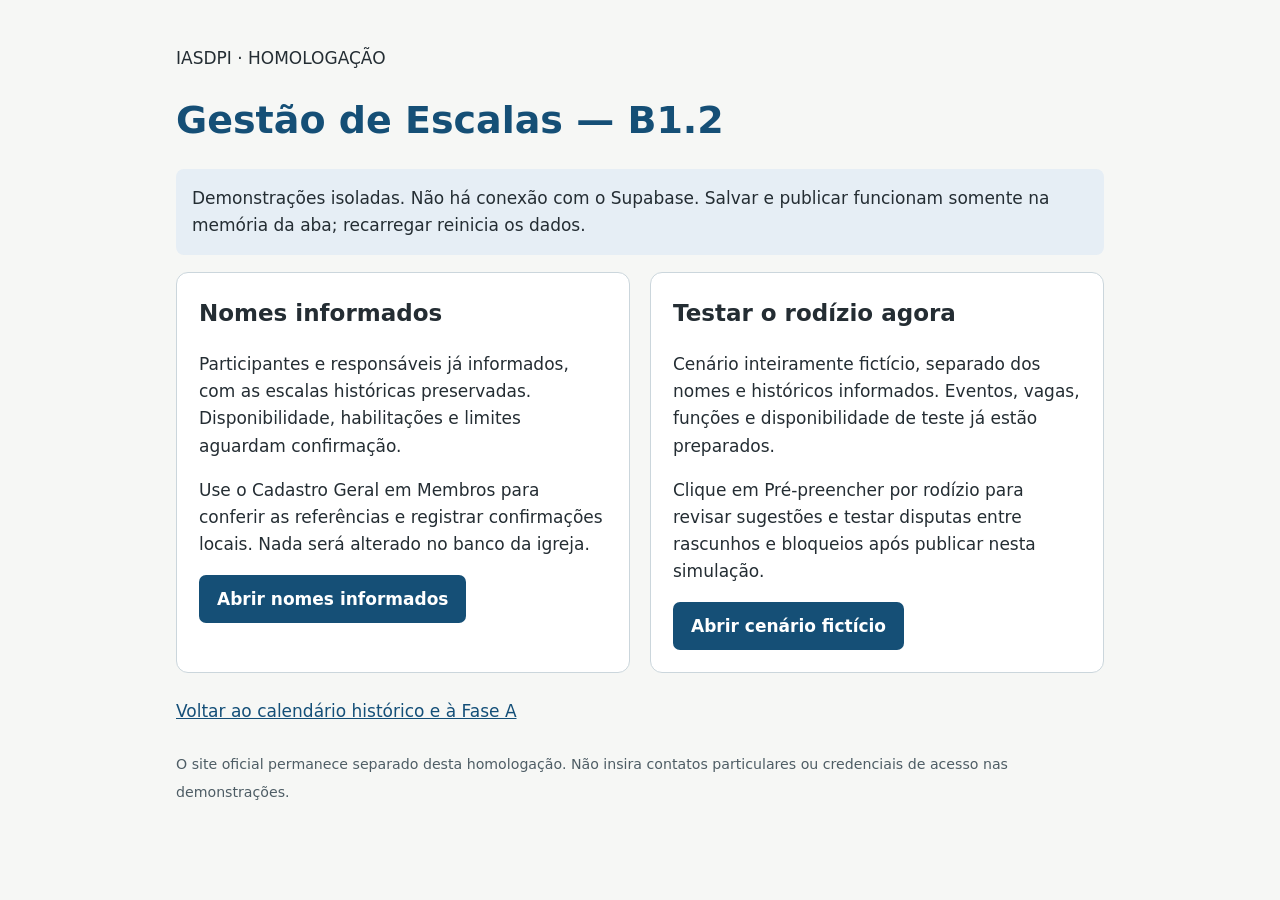
==== b12/index.html @ 7177f505 "demo: publica B1.2 corrigida em ambiente isolado" ====
<!doctype html><html lang="pt-BR"><head><meta charset="utf-8"><meta name="viewport" content="width=device-width, initial-scale=1, viewport-fit=cover"><meta name="robots" content="noindex,nofollow"><meta name="referrer" content="no-referrer"><meta http-equiv="Content-Security-Policy" content="default-src 'none'; script-src 'none'; style-src 'sha256-IwgWLaEWfKapD55OoQDs58FKSLQQUWhZdJErA2GExXw='; connect-src 'none'; form-action 'none'; base-uri 'none'; object-src 'none'"><title>IASDPI · Homologação B1.2</title><style>*{box-sizing:border-box}body{margin:0;background:#f6f7f5;color:#242d33;font:17px/1.6 system-ui,sans-serif}main{max-width:960px;margin:auto;padding:28px 16px}h1{font-size:clamp(26px,5vw,38px);line-height:1.2;color:#154f76}h2{font-size:23px;margin-top:0}a{color:#144f78}a:focus-visible{outline:3px solid #145780;outline-offset:4px}.versions{display:grid;grid-template-columns:repeat(2,minmax(0,1fr));gap:20px}.version{min-width:0;background:#fff;border:1px solid #cbd6dc;border-radius:12px;padding:22px}.open{display:inline-flex;align-items:center;min-height:48px;padding:10px 18px;background:#154f76;color:white;border-radius:7px;text-decoration:none;font-weight:650}.notice{background:#e6eef5;border-radius:8px;padding:16px}.back{display:inline-flex;align-items:center;min-height:44px;margin-top:16px}p{overflow-wrap:break-word}small{color:#4e5d65}@media(max-width:640px){.versions{grid-template-columns:1fr}.version{padding:18px}}</style></head><body><main><p>IASDPI · HOMOLOGAÇÃO</p><h1>Gestão de Escalas — B1.2</h1><p class="notice">Demonstrações isoladas. Não há conexão com o Supabase. Salvar e publicar funcionam somente na memória da aba; recarregar reinicia os dados.</p><div class="versions"><section class="version"><h2>Nomes informados</h2><p>Participantes e responsáveis já informados, com as escalas históricas preservadas. Disponibilidade, habilitações e limites aguardam confirmação.</p><p>Use o Cadastro Geral em Membros para conferir as referências e registrar confirmações locais. Nada será alterado no banco da igreja.</p><a class="open" href="IASDPI-B12-corrigida.html">Abrir nomes informados</a></section><section class="version"><h2>Testar o rodízio agora</h2><p>Cenário inteiramente fictício, separado dos nomes e históricos informados. Eventos, vagas, funções e disponibilidade de teste já estão preparados.</p><p>Clique em Pré-preencher por rodízio para revisar sugestões e testar disputas entre rascunhos e bloqueios após publicar nesta simulação.</p><a class="open" href="IASDPI-B12-cenario-teste.html">Abrir cenário fictício</a></section></div><a class="back" href="../">Voltar ao calendário histórico e à Fase A</a><p><small>O site oficial permanece separado desta homologação. Não insira contatos particulares ou credenciais de acesso nas demonstrações.</small></p></main></body></html>
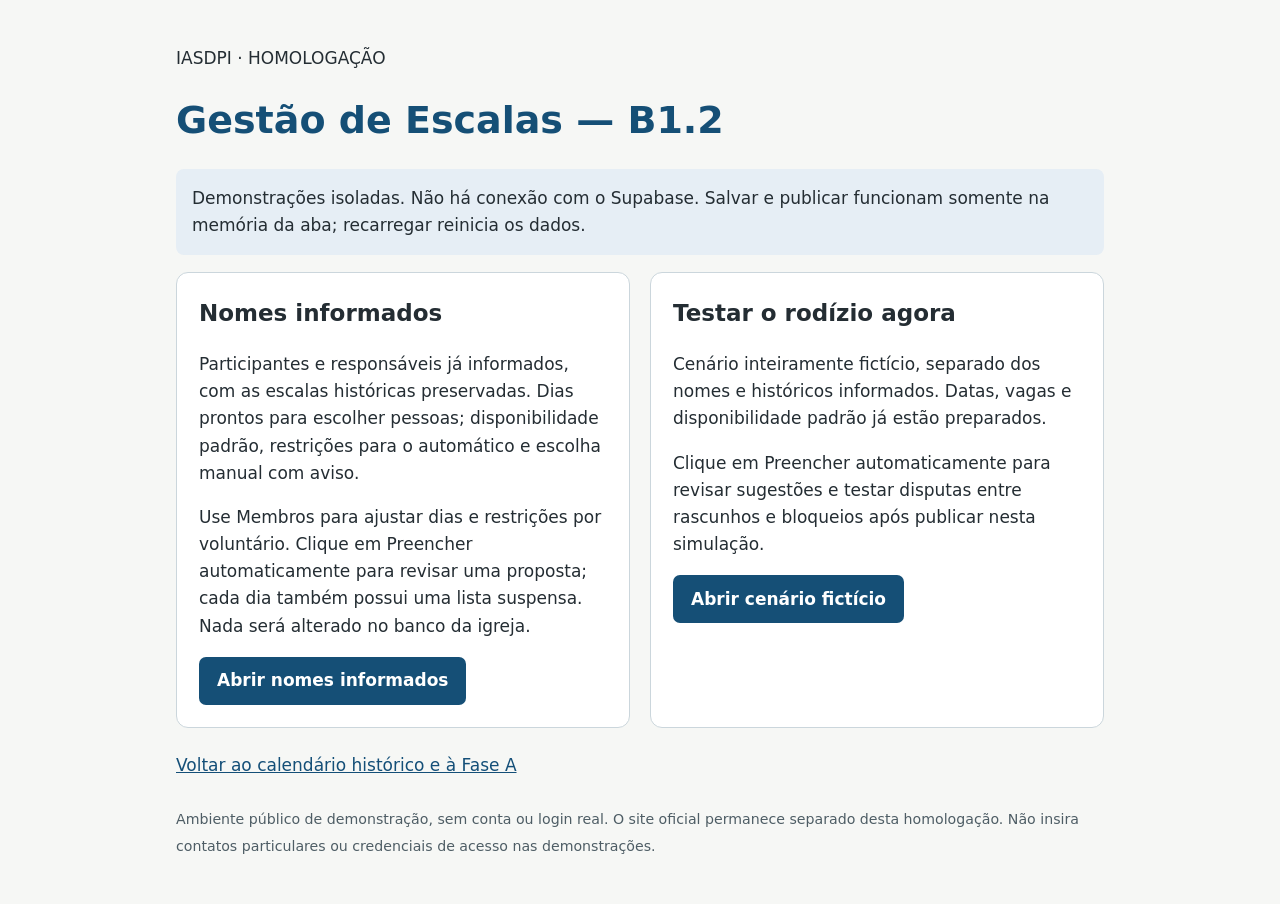
==== commit 453cc62b: "fix: simplifica montagem diaria nas demonstracoes B1.2" ====
--- a/b12/index.html
+++ b/b12/index.html
@@ -1 +1 @@
-<!doctype html><html lang="pt-BR"><head><meta charset="utf-8"><meta name="viewport" content="width=device-width, initial-scale=1, viewport-fit=cover"><meta name="robots" content="noindex,nofollow"><meta name="referrer" content="no-referrer"><meta http-equiv="Content-Security-Policy" content="default-src 'none'; script-src 'none'; style-src 'sha256-IwgWLaEWfKapD55OoQDs58FKSLQQUWhZdJErA2GExXw='; connect-src 'none'; form-action 'none'; base-uri 'none'; object-src 'none'"><title>IASDPI · Homologação B1.2</title><style>*{box-sizing:border-box}body{margin:0;background:#f6f7f5;color:#242d33;font:17px/1.6 system-ui,sans-serif}main{max-width:960px;margin:auto;padding:28px 16px}h1{font-size:clamp(26px,5vw,38px);line-height:1.2;color:#154f76}h2{font-size:23px;margin-top:0}a{color:#144f78}a:focus-visible{outline:3px solid #145780;outline-offset:4px}.versions{display:grid;grid-template-columns:repeat(2,minmax(0,1fr));gap:20px}.version{min-width:0;background:#fff;border:1px solid #cbd6dc;border-radius:12px;padding:22px}.open{display:inline-flex;align-items:center;min-height:48px;padding:10px 18px;background:#154f76;color:white;border-radius:7px;text-decoration:none;font-weight:650}.notice{background:#e6eef5;border-radius:8px;padding:16px}.back{display:inline-flex;align-items:center;min-height:44px;margin-top:16px}p{overflow-wrap:break-word}small{color:#4e5d65}@media(max-width:640px){.versions{grid-template-columns:1fr}.version{padding:18px}}</style></head><body><main><p>IASDPI · HOMOLOGAÇÃO</p><h1>Gestão de Escalas — B1.2</h1><p class="notice">Demonstrações isoladas. Não há conexão com o Supabase. Salvar e publicar funcionam somente na memória da aba; recarregar reinicia os dados.</p><div class="versions"><section class="version"><h2>Nomes informados</h2><p>Participantes e responsáveis já informados, com as escalas históricas preservadas. Disponibilidade, habilitações e limites aguardam confirmação.</p><p>Use o Cadastro Geral em Membros para conferir as referências e registrar confirmações locais. Nada será alterado no banco da igreja.</p><a class="open" href="IASDPI-B12-corrigida.html">Abrir nomes informados</a></section><section class="version"><h2>Testar o rodízio agora</h2><p>Cenário inteiramente fictício, separado dos nomes e históricos informados. Eventos, vagas, funções e disponibilidade de teste já estão preparados.</p><p>Clique em Pré-preencher por rodízio para revisar sugestões e testar disputas entre rascunhos e bloqueios após publicar nesta simulação.</p><a class="open" href="IASDPI-B12-cenario-teste.html">Abrir cenário fictício</a></section></div><a class="back" href="../">Voltar ao calendário histórico e à Fase A</a><p><small>O site oficial permanece separado desta homologação. Não insira contatos particulares ou credenciais de acesso nas demonstrações.</small></p></main></body></html>+<!doctype html><html lang="pt-BR"><head><meta charset="utf-8"><meta name="viewport" content="width=device-width, initial-scale=1, viewport-fit=cover"><meta name="robots" content="noindex,nofollow"><meta name="referrer" content="no-referrer"><meta http-equiv="Content-Security-Policy" content="default-src 'none'; script-src 'none'; style-src 'sha256-IwgWLaEWfKapD55OoQDs58FKSLQQUWhZdJErA2GExXw='; connect-src 'none'; form-action 'none'; base-uri 'none'; object-src 'none'"><title>IASDPI · Homologação B1.2</title><style>*{box-sizing:border-box}body{margin:0;background:#f6f7f5;color:#242d33;font:17px/1.6 system-ui,sans-serif}main{max-width:960px;margin:auto;padding:28px 16px}h1{font-size:clamp(26px,5vw,38px);line-height:1.2;color:#154f76}h2{font-size:23px;margin-top:0}a{color:#144f78}a:focus-visible{outline:3px solid #145780;outline-offset:4px}.versions{display:grid;grid-template-columns:repeat(2,minmax(0,1fr));gap:20px}.version{min-width:0;background:#fff;border:1px solid #cbd6dc;border-radius:12px;padding:22px}.open{display:inline-flex;align-items:center;min-height:48px;padding:10px 18px;background:#154f76;color:white;border-radius:7px;text-decoration:none;font-weight:650}.notice{background:#e6eef5;border-radius:8px;padding:16px}.back{display:inline-flex;align-items:center;min-height:44px;margin-top:16px}p{overflow-wrap:break-word}small{color:#4e5d65}@media(max-width:640px){.versions{grid-template-columns:1fr}.version{padding:18px}}</style></head><body><main><p>IASDPI · HOMOLOGAÇÃO</p><h1>Gestão de Escalas — B1.2</h1><p class="notice">Demonstrações isoladas. Não há conexão com o Supabase. Salvar e publicar funcionam somente na memória da aba; recarregar reinicia os dados.</p><div class="versions"><section class="version"><h2>Nomes informados</h2><p>Participantes e responsáveis já informados, com as escalas históricas preservadas. Dias prontos para escolher pessoas; disponibilidade padrão, restrições para o automático e escolha manual com aviso.</p><p>Use Membros para ajustar dias e restrições por voluntário. Clique em Preencher automaticamente para revisar uma proposta; cada dia também possui uma lista suspensa. Nada será alterado no banco da igreja.</p><a class="open" href="IASDPI-B12-corrigida.html">Abrir nomes informados</a></section><section class="version"><h2>Testar o rodízio agora</h2><p>Cenário inteiramente fictício, separado dos nomes e históricos informados. Datas, vagas e disponibilidade padrão já estão preparados.</p><p>Clique em Preencher automaticamente para revisar sugestões e testar disputas entre rascunhos e bloqueios após publicar nesta simulação.</p><a class="open" href="IASDPI-B12-cenario-teste.html">Abrir cenário fictício</a></section></div><a class="back" href="../">Voltar ao calendário histórico e à Fase A</a><p><small>Ambiente público de demonstração, sem conta ou login real. O site oficial permanece separado desta homologação. Não insira contatos particulares ou credenciais de acesso nas demonstrações.</small></p></main></body></html>
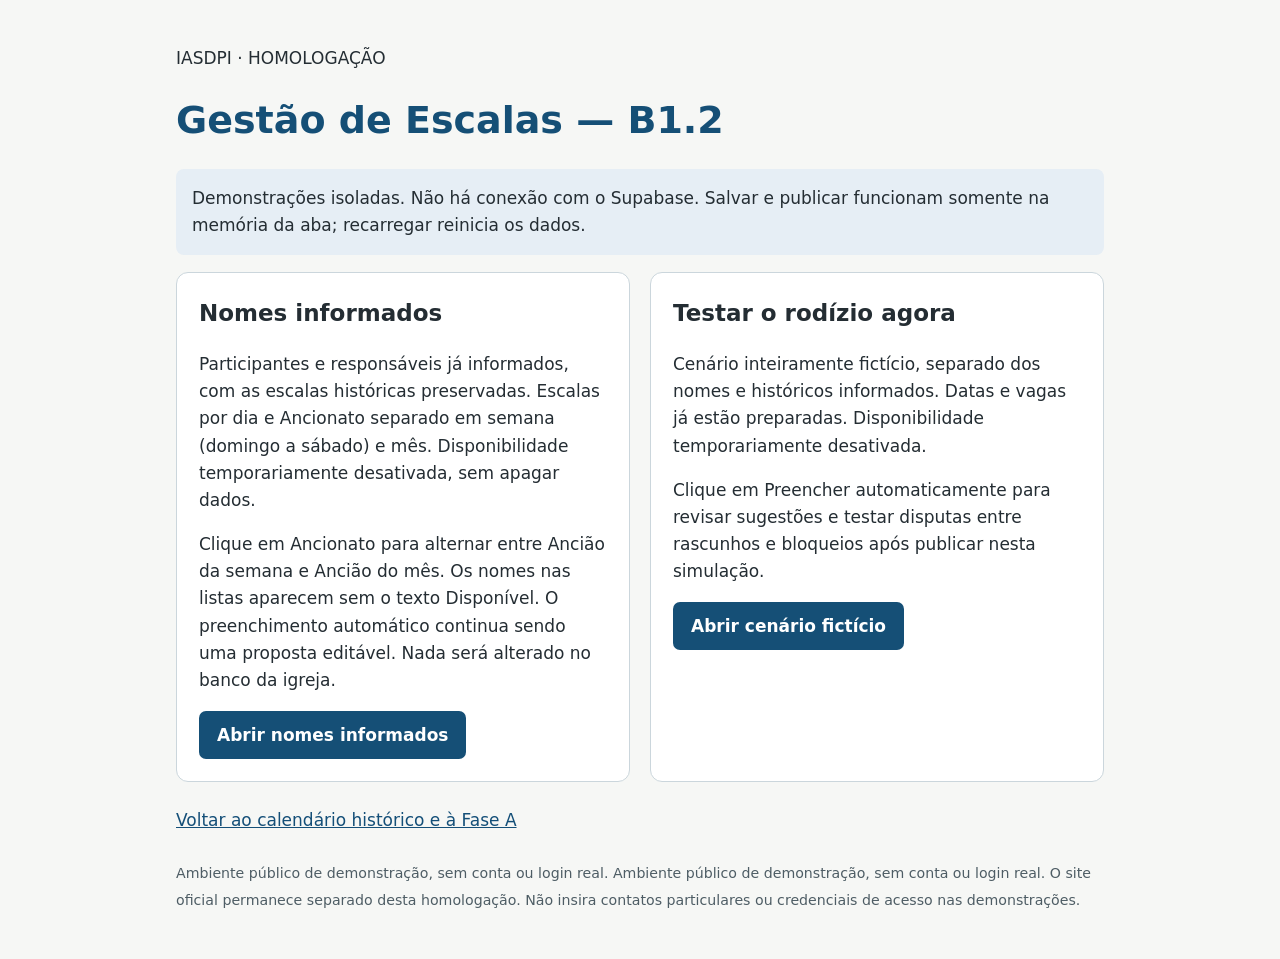
==== commit 294c428b: "feat: publica demonstracao de anciaos por semana e mes" ====
--- a/b12/index.html
+++ b/b12/index.html
@@ -1 +1 @@
-<!doctype html><html lang="pt-BR"><head><meta charset="utf-8"><meta name="viewport" content="width=device-width, initial-scale=1, viewport-fit=cover"><meta name="robots" content="noindex,nofollow"><meta name="referrer" content="no-referrer"><meta http-equiv="Content-Security-Policy" content="default-src 'none'; script-src 'none'; style-src 'sha256-IwgWLaEWfKapD55OoQDs58FKSLQQUWhZdJErA2GExXw='; connect-src 'none'; form-action 'none'; base-uri 'none'; object-src 'none'"><title>IASDPI · Homologação B1.2</title><style>*{box-sizing:border-box}body{margin:0;background:#f6f7f5;color:#242d33;font:17px/1.6 system-ui,sans-serif}main{max-width:960px;margin:auto;padding:28px 16px}h1{font-size:clamp(26px,5vw,38px);line-height:1.2;color:#154f76}h2{font-size:23px;margin-top:0}a{color:#144f78}a:focus-visible{outline:3px solid #145780;outline-offset:4px}.versions{display:grid;grid-template-columns:repeat(2,minmax(0,1fr));gap:20px}.version{min-width:0;background:#fff;border:1px solid #cbd6dc;border-radius:12px;padding:22px}.open{display:inline-flex;align-items:center;min-height:48px;padding:10px 18px;background:#154f76;color:white;border-radius:7px;text-decoration:none;font-weight:650}.notice{background:#e6eef5;border-radius:8px;padding:16px}.back{display:inline-flex;align-items:center;min-height:44px;margin-top:16px}p{overflow-wrap:break-word}small{color:#4e5d65}@media(max-width:640px){.versions{grid-template-columns:1fr}.version{padding:18px}}</style></head><body><main><p>IASDPI · HOMOLOGAÇÃO</p><h1>Gestão de Escalas — B1.2</h1><p class="notice">Demonstrações isoladas. Não há conexão com o Supabase. Salvar e publicar funcionam somente na memória da aba; recarregar reinicia os dados.</p><div class="versions"><section class="version"><h2>Nomes informados</h2><p>Participantes e responsáveis já informados, com as escalas históricas preservadas. Dias prontos para escolher pessoas; disponibilidade padrão, restrições para o automático e escolha manual com aviso.</p><p>Use Membros para ajustar dias e restrições por voluntário. Clique em Preencher automaticamente para revisar uma proposta; cada dia também possui uma lista suspensa. Nada será alterado no banco da igreja.</p><a class="open" href="IASDPI-B12-corrigida.html">Abrir nomes informados</a></section><section class="version"><h2>Testar o rodízio agora</h2><p>Cenário inteiramente fictício, separado dos nomes e históricos informados. Datas, vagas e disponibilidade padrão já estão preparados.</p><p>Clique em Preencher automaticamente para revisar sugestões e testar disputas entre rascunhos e bloqueios após publicar nesta simulação.</p><a class="open" href="IASDPI-B12-cenario-teste.html">Abrir cenário fictício</a></section></div><a class="back" href="../">Voltar ao calendário histórico e à Fase A</a><p><small>Ambiente público de demonstração, sem conta ou login real. O site oficial permanece separado desta homologação. Não insira contatos particulares ou credenciais de acesso nas demonstrações.</small></p></main></body></html>+<!doctype html><html lang="pt-BR"><head><meta charset="utf-8"><meta name="viewport" content="width=device-width, initial-scale=1, viewport-fit=cover"><meta name="robots" content="noindex,nofollow"><meta name="referrer" content="no-referrer"><meta http-equiv="Content-Security-Policy" content="default-src 'none'; script-src 'none'; style-src 'sha256-IwgWLaEWfKapD55OoQDs58FKSLQQUWhZdJErA2GExXw='; connect-src 'none'; form-action 'none'; base-uri 'none'; object-src 'none'"><title>IASDPI · Homologação B1.2</title><style>*{box-sizing:border-box}body{margin:0;background:#f6f7f5;color:#242d33;font:17px/1.6 system-ui,sans-serif}main{max-width:960px;margin:auto;padding:28px 16px}h1{font-size:clamp(26px,5vw,38px);line-height:1.2;color:#154f76}h2{font-size:23px;margin-top:0}a{color:#144f78}a:focus-visible{outline:3px solid #145780;outline-offset:4px}.versions{display:grid;grid-template-columns:repeat(2,minmax(0,1fr));gap:20px}.version{min-width:0;background:#fff;border:1px solid #cbd6dc;border-radius:12px;padding:22px}.open{display:inline-flex;align-items:center;min-height:48px;padding:10px 18px;background:#154f76;color:white;border-radius:7px;text-decoration:none;font-weight:650}.notice{background:#e6eef5;border-radius:8px;padding:16px}.back{display:inline-flex;align-items:center;min-height:44px;margin-top:16px}p{overflow-wrap:break-word}small{color:#4e5d65}@media(max-width:640px){.versions{grid-template-columns:1fr}.version{padding:18px}}</style></head><body><main><p>IASDPI · HOMOLOGAÇÃO</p><h1>Gestão de Escalas — B1.2</h1><p class="notice">Demonstrações isoladas. Não há conexão com o Supabase. Salvar e publicar funcionam somente na memória da aba; recarregar reinicia os dados.</p><div class="versions"><section class="version"><h2>Nomes informados</h2><p>Participantes e responsáveis já informados, com as escalas históricas preservadas. Escalas por dia e Ancionato separado em semana (domingo a sábado) e mês. Disponibilidade temporariamente desativada, sem apagar dados.</p><p>Clique em Ancionato para alternar entre Ancião da semana e Ancião do mês. Os nomes nas listas aparecem sem o texto Disponível. O preenchimento automático continua sendo uma proposta editável. Nada será alterado no banco da igreja.</p><a class="open" href="IASDPI-B12-corrigida.html">Abrir nomes informados</a></section><section class="version"><h2>Testar o rodízio agora</h2><p>Cenário inteiramente fictício, separado dos nomes e históricos informados. Datas e vagas já estão preparadas. Disponibilidade temporariamente desativada.</p><p>Clique em Preencher automaticamente para revisar sugestões e testar disputas entre rascunhos e bloqueios após publicar nesta simulação.</p><a class="open" href="IASDPI-B12-cenario-teste.html">Abrir cenário fictício</a></section></div><a class="back" href="../">Voltar ao calendário histórico e à Fase A</a><p><small>Ambiente público de demonstração, sem conta ou login real. Ambiente público de demonstração, sem conta ou login real. O site oficial permanece separado desta homologação. Não insira contatos particulares ou credenciais de acesso nas demonstrações.</small></p></main></body></html>
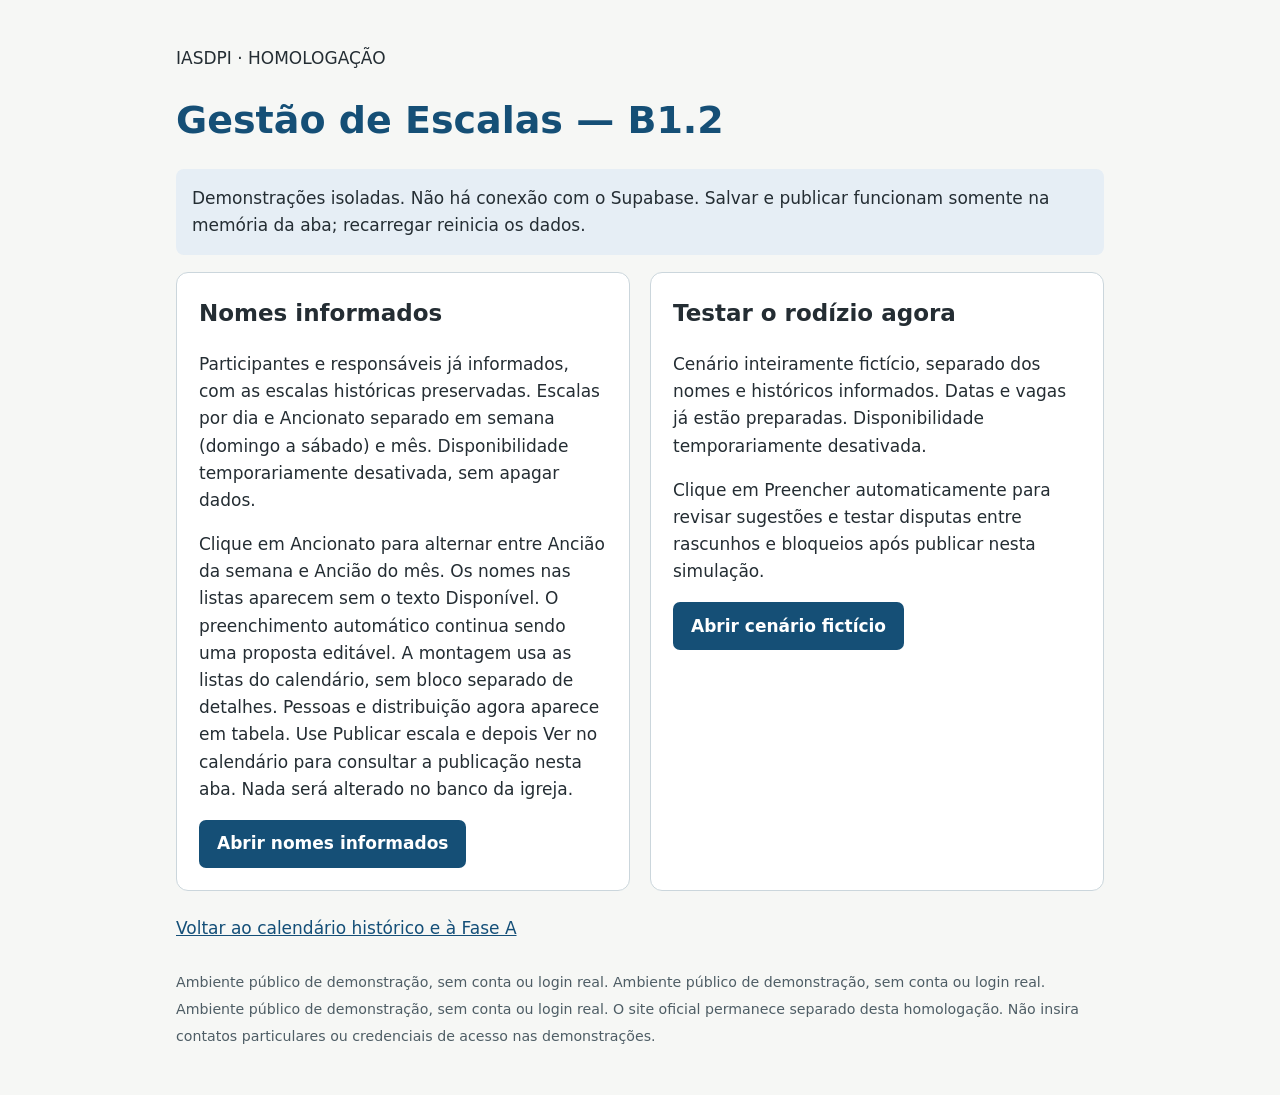
==== commit daedfd83: "feat: simplifica montagem e publica escalas no calendario da demonstracao" ====
--- a/b12/index.html
+++ b/b12/index.html
@@ -1 +1 @@
-<!doctype html><html lang="pt-BR"><head><meta charset="utf-8"><meta name="viewport" content="width=device-width, initial-scale=1, viewport-fit=cover"><meta name="robots" content="noindex,nofollow"><meta name="referrer" content="no-referrer"><meta http-equiv="Content-Security-Policy" content="default-src 'none'; script-src 'none'; style-src 'sha256-IwgWLaEWfKapD55OoQDs58FKSLQQUWhZdJErA2GExXw='; connect-src 'none'; form-action 'none'; base-uri 'none'; object-src 'none'"><title>IASDPI · Homologação B1.2</title><style>*{box-sizing:border-box}body{margin:0;background:#f6f7f5;color:#242d33;font:17px/1.6 system-ui,sans-serif}main{max-width:960px;margin:auto;padding:28px 16px}h1{font-size:clamp(26px,5vw,38px);line-height:1.2;color:#154f76}h2{font-size:23px;margin-top:0}a{color:#144f78}a:focus-visible{outline:3px solid #145780;outline-offset:4px}.versions{display:grid;grid-template-columns:repeat(2,minmax(0,1fr));gap:20px}.version{min-width:0;background:#fff;border:1px solid #cbd6dc;border-radius:12px;padding:22px}.open{display:inline-flex;align-items:center;min-height:48px;padding:10px 18px;background:#154f76;color:white;border-radius:7px;text-decoration:none;font-weight:650}.notice{background:#e6eef5;border-radius:8px;padding:16px}.back{display:inline-flex;align-items:center;min-height:44px;margin-top:16px}p{overflow-wrap:break-word}small{color:#4e5d65}@media(max-width:640px){.versions{grid-template-columns:1fr}.version{padding:18px}}</style></head><body><main><p>IASDPI · HOMOLOGAÇÃO</p><h1>Gestão de Escalas — B1.2</h1><p class="notice">Demonstrações isoladas. Não há conexão com o Supabase. Salvar e publicar funcionam somente na memória da aba; recarregar reinicia os dados.</p><div class="versions"><section class="version"><h2>Nomes informados</h2><p>Participantes e responsáveis já informados, com as escalas históricas preservadas. Escalas por dia e Ancionato separado em semana (domingo a sábado) e mês. Disponibilidade temporariamente desativada, sem apagar dados.</p><p>Clique em Ancionato para alternar entre Ancião da semana e Ancião do mês. Os nomes nas listas aparecem sem o texto Disponível. O preenchimento automático continua sendo uma proposta editável. Nada será alterado no banco da igreja.</p><a class="open" href="IASDPI-B12-corrigida.html">Abrir nomes informados</a></section><section class="version"><h2>Testar o rodízio agora</h2><p>Cenário inteiramente fictício, separado dos nomes e históricos informados. Datas e vagas já estão preparadas. Disponibilidade temporariamente desativada.</p><p>Clique em Preencher automaticamente para revisar sugestões e testar disputas entre rascunhos e bloqueios após publicar nesta simulação.</p><a class="open" href="IASDPI-B12-cenario-teste.html">Abrir cenário fictício</a></section></div><a class="back" href="../">Voltar ao calendário histórico e à Fase A</a><p><small>Ambiente público de demonstração, sem conta ou login real. Ambiente público de demonstração, sem conta ou login real. O site oficial permanece separado desta homologação. Não insira contatos particulares ou credenciais de acesso nas demonstrações.</small></p></main></body></html>+<!doctype html><html lang="pt-BR"><head><meta charset="utf-8"><meta name="viewport" content="width=device-width, initial-scale=1, viewport-fit=cover"><meta name="robots" content="noindex,nofollow"><meta name="referrer" content="no-referrer"><meta http-equiv="Content-Security-Policy" content="default-src 'none'; script-src 'none'; style-src 'sha256-IwgWLaEWfKapD55OoQDs58FKSLQQUWhZdJErA2GExXw='; connect-src 'none'; form-action 'none'; base-uri 'none'; object-src 'none'"><title>IASDPI · Homologação B1.2</title><style>*{box-sizing:border-box}body{margin:0;background:#f6f7f5;color:#242d33;font:17px/1.6 system-ui,sans-serif}main{max-width:960px;margin:auto;padding:28px 16px}h1{font-size:clamp(26px,5vw,38px);line-height:1.2;color:#154f76}h2{font-size:23px;margin-top:0}a{color:#144f78}a:focus-visible{outline:3px solid #145780;outline-offset:4px}.versions{display:grid;grid-template-columns:repeat(2,minmax(0,1fr));gap:20px}.version{min-width:0;background:#fff;border:1px solid #cbd6dc;border-radius:12px;padding:22px}.open{display:inline-flex;align-items:center;min-height:48px;padding:10px 18px;background:#154f76;color:white;border-radius:7px;text-decoration:none;font-weight:650}.notice{background:#e6eef5;border-radius:8px;padding:16px}.back{display:inline-flex;align-items:center;min-height:44px;margin-top:16px}p{overflow-wrap:break-word}small{color:#4e5d65}@media(max-width:640px){.versions{grid-template-columns:1fr}.version{padding:18px}}</style></head><body><main><p>IASDPI · HOMOLOGAÇÃO</p><h1>Gestão de Escalas — B1.2</h1><p class="notice">Demonstrações isoladas. Não há conexão com o Supabase. Salvar e publicar funcionam somente na memória da aba; recarregar reinicia os dados.</p><div class="versions"><section class="version"><h2>Nomes informados</h2><p>Participantes e responsáveis já informados, com as escalas históricas preservadas. Escalas por dia e Ancionato separado em semana (domingo a sábado) e mês. Disponibilidade temporariamente desativada, sem apagar dados.</p><p>Clique em Ancionato para alternar entre Ancião da semana e Ancião do mês. Os nomes nas listas aparecem sem o texto Disponível. O preenchimento automático continua sendo uma proposta editável. A montagem usa as listas do calendário, sem bloco separado de detalhes. Pessoas e distribuição agora aparece em tabela. Use Publicar escala e depois Ver no calendário para consultar a publicação nesta aba. Nada será alterado no banco da igreja.</p><a class="open" href="IASDPI-B12-corrigida.html">Abrir nomes informados</a></section><section class="version"><h2>Testar o rodízio agora</h2><p>Cenário inteiramente fictício, separado dos nomes e históricos informados. Datas e vagas já estão preparadas. Disponibilidade temporariamente desativada.</p><p>Clique em Preencher automaticamente para revisar sugestões e testar disputas entre rascunhos e bloqueios após publicar nesta simulação.</p><a class="open" href="IASDPI-B12-cenario-teste.html">Abrir cenário fictício</a></section></div><a class="back" href="../">Voltar ao calendário histórico e à Fase A</a><p><small>Ambiente público de demonstração, sem conta ou login real. Ambiente público de demonstração, sem conta ou login real. Ambiente público de demonstração, sem conta ou login real. O site oficial permanece separado desta homologação. Não insira contatos particulares ou credenciais de acesso nas demonstrações.</small></p></main></body></html>
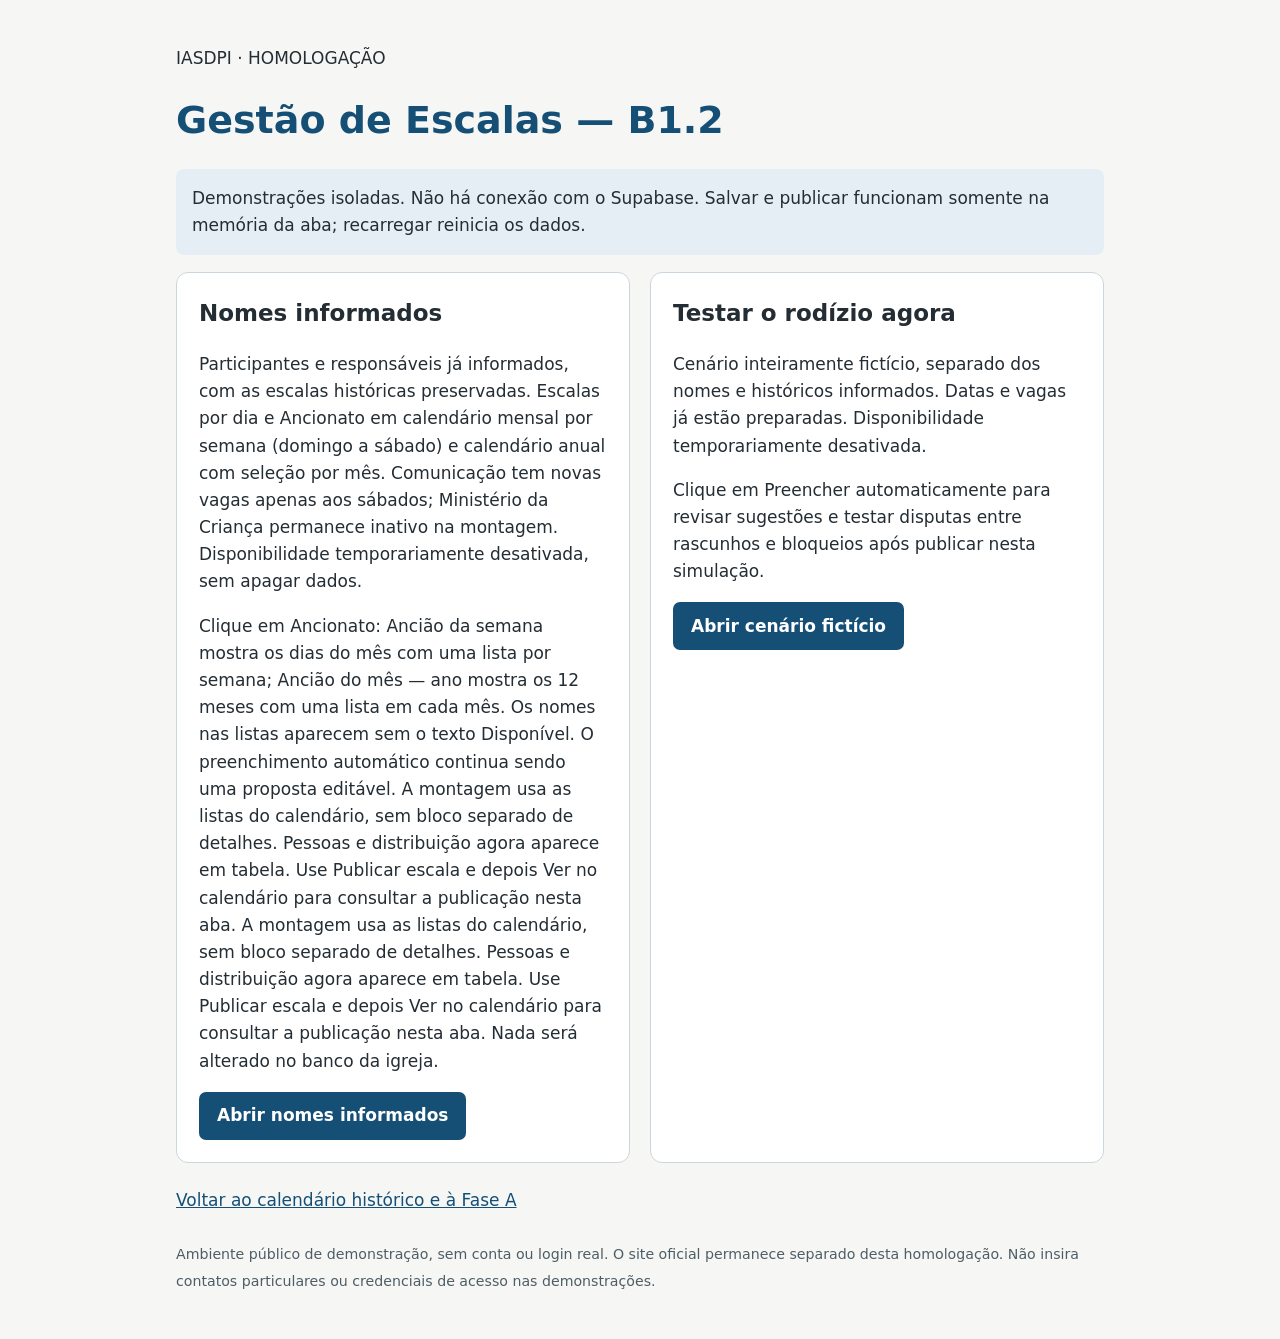
==== commit c1c8b088: "feat: ajusta calendarios de ancioes e vagas de comunicacao na demonstracao" ====
--- a/b12/index.html
+++ b/b12/index.html
@@ -1 +1 @@
-<!doctype html><html lang="pt-BR"><head><meta charset="utf-8"><meta name="viewport" content="width=device-width, initial-scale=1, viewport-fit=cover"><meta name="robots" content="noindex,nofollow"><meta name="referrer" content="no-referrer"><meta http-equiv="Content-Security-Policy" content="default-src 'none'; script-src 'none'; style-src 'sha256-IwgWLaEWfKapD55OoQDs58FKSLQQUWhZdJErA2GExXw='; connect-src 'none'; form-action 'none'; base-uri 'none'; object-src 'none'"><title>IASDPI · Homologação B1.2</title><style>*{box-sizing:border-box}body{margin:0;background:#f6f7f5;color:#242d33;font:17px/1.6 system-ui,sans-serif}main{max-width:960px;margin:auto;padding:28px 16px}h1{font-size:clamp(26px,5vw,38px);line-height:1.2;color:#154f76}h2{font-size:23px;margin-top:0}a{color:#144f78}a:focus-visible{outline:3px solid #145780;outline-offset:4px}.versions{display:grid;grid-template-columns:repeat(2,minmax(0,1fr));gap:20px}.version{min-width:0;background:#fff;border:1px solid #cbd6dc;border-radius:12px;padding:22px}.open{display:inline-flex;align-items:center;min-height:48px;padding:10px 18px;background:#154f76;color:white;border-radius:7px;text-decoration:none;font-weight:650}.notice{background:#e6eef5;border-radius:8px;padding:16px}.back{display:inline-flex;align-items:center;min-height:44px;margin-top:16px}p{overflow-wrap:break-word}small{color:#4e5d65}@media(max-width:640px){.versions{grid-template-columns:1fr}.version{padding:18px}}</style></head><body><main><p>IASDPI · HOMOLOGAÇÃO</p><h1>Gestão de Escalas — B1.2</h1><p class="notice">Demonstrações isoladas. Não há conexão com o Supabase. Salvar e publicar funcionam somente na memória da aba; recarregar reinicia os dados.</p><div class="versions"><section class="version"><h2>Nomes informados</h2><p>Participantes e responsáveis já informados, com as escalas históricas preservadas. Escalas por dia e Ancionato separado em semana (domingo a sábado) e mês. Disponibilidade temporariamente desativada, sem apagar dados.</p><p>Clique em Ancionato para alternar entre Ancião da semana e Ancião do mês. Os nomes nas listas aparecem sem o texto Disponível. O preenchimento automático continua sendo uma proposta editável. A montagem usa as listas do calendário, sem bloco separado de detalhes. Pessoas e distribuição agora aparece em tabela. Use Publicar escala e depois Ver no calendário para consultar a publicação nesta aba. Nada será alterado no banco da igreja.</p><a class="open" href="IASDPI-B12-corrigida.html">Abrir nomes informados</a></section><section class="version"><h2>Testar o rodízio agora</h2><p>Cenário inteiramente fictício, separado dos nomes e históricos informados. Datas e vagas já estão preparadas. Disponibilidade temporariamente desativada.</p><p>Clique em Preencher automaticamente para revisar sugestões e testar disputas entre rascunhos e bloqueios após publicar nesta simulação.</p><a class="open" href="IASDPI-B12-cenario-teste.html">Abrir cenário fictício</a></section></div><a class="back" href="../">Voltar ao calendário histórico e à Fase A</a><p><small>Ambiente público de demonstração, sem conta ou login real. Ambiente público de demonstração, sem conta ou login real. Ambiente público de demonstração, sem conta ou login real. O site oficial permanece separado desta homologação. Não insira contatos particulares ou credenciais de acesso nas demonstrações.</small></p></main></body></html>+<!doctype html><html lang="pt-BR"><head><meta charset="utf-8"><meta name="viewport" content="width=device-width, initial-scale=1, viewport-fit=cover"><meta name="robots" content="noindex,nofollow"><meta name="referrer" content="no-referrer"><meta http-equiv="Content-Security-Policy" content="default-src 'none'; script-src 'none'; style-src 'sha256-IwgWLaEWfKapD55OoQDs58FKSLQQUWhZdJErA2GExXw='; connect-src 'none'; form-action 'none'; base-uri 'none'; object-src 'none'"><title>IASDPI · Homologação B1.2</title><style>*{box-sizing:border-box}body{margin:0;background:#f6f7f5;color:#242d33;font:17px/1.6 system-ui,sans-serif}main{max-width:960px;margin:auto;padding:28px 16px}h1{font-size:clamp(26px,5vw,38px);line-height:1.2;color:#154f76}h2{font-size:23px;margin-top:0}a{color:#144f78}a:focus-visible{outline:3px solid #145780;outline-offset:4px}.versions{display:grid;grid-template-columns:repeat(2,minmax(0,1fr));gap:20px}.version{min-width:0;background:#fff;border:1px solid #cbd6dc;border-radius:12px;padding:22px}.open{display:inline-flex;align-items:center;min-height:48px;padding:10px 18px;background:#154f76;color:white;border-radius:7px;text-decoration:none;font-weight:650}.notice{background:#e6eef5;border-radius:8px;padding:16px}.back{display:inline-flex;align-items:center;min-height:44px;margin-top:16px}p{overflow-wrap:break-word}small{color:#4e5d65}@media(max-width:640px){.versions{grid-template-columns:1fr}.version{padding:18px}}</style></head><body><main><p>IASDPI · HOMOLOGAÇÃO</p><h1>Gestão de Escalas — B1.2</h1><p class="notice">Demonstrações isoladas. Não há conexão com o Supabase. Salvar e publicar funcionam somente na memória da aba; recarregar reinicia os dados.</p><div class="versions"><section class="version"><h2>Nomes informados</h2><p>Participantes e responsáveis já informados, com as escalas históricas preservadas. Escalas por dia e Ancionato em calendário mensal por semana (domingo a sábado) e calendário anual com seleção por mês. Comunicação tem novas vagas apenas aos sábados; Ministério da Criança permanece inativo na montagem. Disponibilidade temporariamente desativada, sem apagar dados.</p><p>Clique em Ancionato: Ancião da semana mostra os dias do mês com uma lista por semana; Ancião do mês — ano mostra os 12 meses com uma lista em cada mês. Os nomes nas listas aparecem sem o texto Disponível. O preenchimento automático continua sendo uma proposta editável. A montagem usa as listas do calendário, sem bloco separado de detalhes. Pessoas e distribuição agora aparece em tabela. Use Publicar escala e depois Ver no calendário para consultar a publicação nesta aba. A montagem usa as listas do calendário, sem bloco separado de detalhes. Pessoas e distribuição agora aparece em tabela. Use Publicar escala e depois Ver no calendário para consultar a publicação nesta aba. Nada será alterado no banco da igreja.</p><a class="open" href="IASDPI-B12-corrigida.html">Abrir nomes informados</a></section><section class="version"><h2>Testar o rodízio agora</h2><p>Cenário inteiramente fictício, separado dos nomes e históricos informados. Datas e vagas já estão preparadas. Disponibilidade temporariamente desativada.</p><p>Clique em Preencher automaticamente para revisar sugestões e testar disputas entre rascunhos e bloqueios após publicar nesta simulação.</p><a class="open" href="IASDPI-B12-cenario-teste.html">Abrir cenário fictício</a></section></div><a class="back" href="../">Voltar ao calendário histórico e à Fase A</a><p><small>Ambiente público de demonstração, sem conta ou login real. O site oficial permanece separado desta homologação. Não insira contatos particulares ou credenciais de acesso nas demonstrações.</small></p></main></body></html>
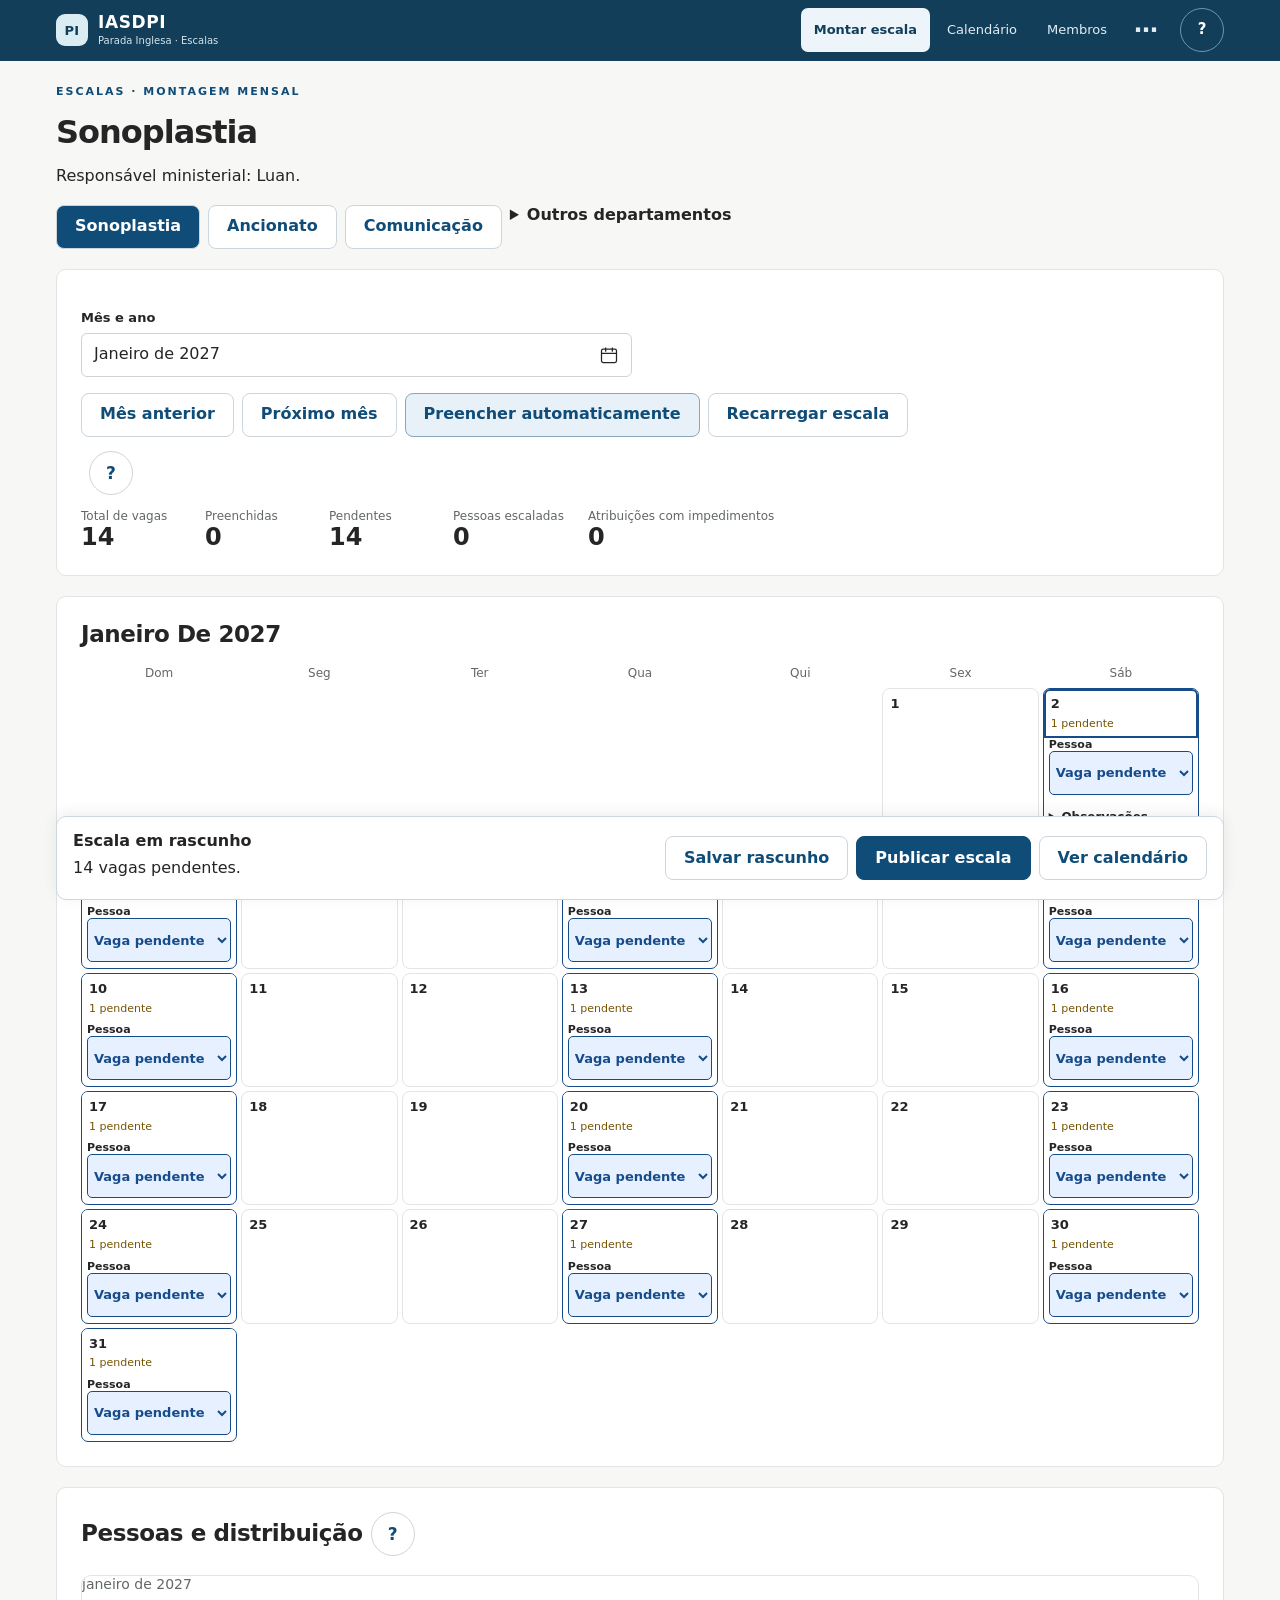
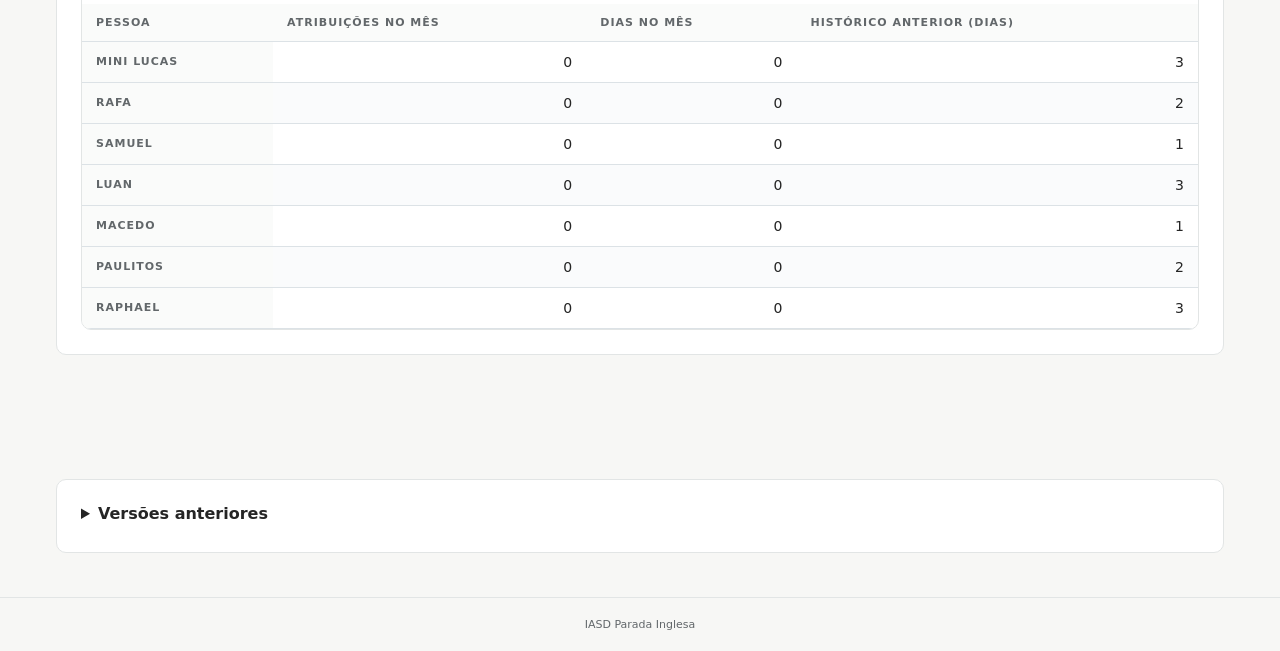
==== commit d8b69f4c: "ui: publica escalas para homologacao com topo compacto e mes em portugues" ====
--- a/b12/index.html
+++ b/b12/index.html
@@ -1 +1,1231 @@
-<!doctype html><html lang="pt-BR"><head><meta charset="utf-8"><meta name="viewport" content="width=device-width, initial-scale=1, viewport-fit=cover"><meta name="robots" content="noindex,nofollow"><meta name="referrer" content="no-referrer"><meta http-equiv="Content-Security-Policy" content="default-src 'none'; script-src 'none'; style-src 'sha256-IwgWLaEWfKapD55OoQDs58FKSLQQUWhZdJErA2GExXw='; connect-src 'none'; form-action 'none'; base-uri 'none'; object-src 'none'"><title>IASDPI · Homologação B1.2</title><style>*{box-sizing:border-box}body{margin:0;background:#f6f7f5;color:#242d33;font:17px/1.6 system-ui,sans-serif}main{max-width:960px;margin:auto;padding:28px 16px}h1{font-size:clamp(26px,5vw,38px);line-height:1.2;color:#154f76}h2{font-size:23px;margin-top:0}a{color:#144f78}a:focus-visible{outline:3px solid #145780;outline-offset:4px}.versions{display:grid;grid-template-columns:repeat(2,minmax(0,1fr));gap:20px}.version{min-width:0;background:#fff;border:1px solid #cbd6dc;border-radius:12px;padding:22px}.open{display:inline-flex;align-items:center;min-height:48px;padding:10px 18px;background:#154f76;color:white;border-radius:7px;text-decoration:none;font-weight:650}.notice{background:#e6eef5;border-radius:8px;padding:16px}.back{display:inline-flex;align-items:center;min-height:44px;margin-top:16px}p{overflow-wrap:break-word}small{color:#4e5d65}@media(max-width:640px){.versions{grid-template-columns:1fr}.version{padding:18px}}</style></head><body><main><p>IASDPI · HOMOLOGAÇÃO</p><h1>Gestão de Escalas — B1.2</h1><p class="notice">Demonstrações isoladas. Não há conexão com o Supabase. Salvar e publicar funcionam somente na memória da aba; recarregar reinicia os dados.</p><div class="versions"><section class="version"><h2>Nomes informados</h2><p>Participantes e responsáveis já informados, com as escalas históricas preservadas. Escalas por dia e Ancionato em calendário mensal por semana (domingo a sábado) e calendário anual com seleção por mês. Comunicação tem novas vagas apenas aos sábados; Ministério da Criança permanece inativo na montagem. Disponibilidade temporariamente desativada, sem apagar dados.</p><p>Clique em Ancionato: Ancião da semana mostra os dias do mês com uma lista por semana; Ancião do mês — ano mostra os 12 meses com uma lista em cada mês. Os nomes nas listas aparecem sem o texto Disponível. O preenchimento automático continua sendo uma proposta editável. A montagem usa as listas do calendário, sem bloco separado de detalhes. Pessoas e distribuição agora aparece em tabela. Use Publicar escala e depois Ver no calendário para consultar a publicação nesta aba. A montagem usa as listas do calendário, sem bloco separado de detalhes. Pessoas e distribuição agora aparece em tabela. Use Publicar escala e depois Ver no calendário para consultar a publicação nesta aba. Nada será alterado no banco da igreja.</p><a class="open" href="IASDPI-B12-corrigida.html">Abrir nomes informados</a></section><section class="version"><h2>Testar o rodízio agora</h2><p>Cenário inteiramente fictício, separado dos nomes e históricos informados. Datas e vagas já estão preparadas. Disponibilidade temporariamente desativada.</p><p>Clique em Preencher automaticamente para revisar sugestões e testar disputas entre rascunhos e bloqueios após publicar nesta simulação.</p><a class="open" href="IASDPI-B12-cenario-teste.html">Abrir cenário fictício</a></section></div><a class="back" href="../">Voltar ao calendário histórico e à Fase A</a><p><small>Ambiente público de demonstração, sem conta ou login real. O site oficial permanece separado desta homologação. Não insira contatos particulares ou credenciais de acesso nas demonstrações.</small></p></main></body></html>+<!doctype html><html lang="pt-BR"><head><meta charset="utf-8">
+<meta name="viewport" content="width=device-width, initial-scale=1, viewport-fit=cover">
+<meta http-equiv="Content-Security-Policy" content="default-src 'none'; script-src 'sha256-ZTXLLQ2fzNePTCBH1y95BYrR03YkthX5OjQyRcPsqdQ='; style-src 'sha256-UwYA6RG7FRqSgz30gFbEpywn8l23WUKaDiLlQJc/5N8='; connect-src 'none'; img-src 'self' data:; font-src 'self'; form-action 'none'; base-uri 'none'; object-src 'none'">
+<meta name="referrer" content="no-referrer"><meta name="robots" content="noindex,nofollow">
+<title>IASDPI · Gestão de escalas</title>
+<style>:root{--bg:#f7f7f5;--ink:#252525;--blue:#0f4c78;--green:#4f7a5a;--yellow:#d0a343;--red:#a94442;--muted:#62676a;--line:#e2e5e5;--white:#fff;font-family:system-ui,-apple-system,BlinkMacSystemFont,"Segoe UI",sans-serif;color:var(--ink);background:var(--bg);font-size:16px;font-synthesis:none}*{box-sizing:border-box}body{margin:0}button,input,textarea{font:inherit}button,a,input,textarea,summary{-webkit-tap-highlight-color:transparent}a{color:var(--blue);text-decoration:none}button{min-height:44px;border:1px solid #ccd5dc;border-radius:8px;background:white;color:var(--blue);padding:10px 18px;cursor:pointer;font-weight:600;line-height:1.3}button:hover{background:#eef3f6}button:disabled{opacity:.5;cursor:default}.primary{background:var(--blue);color:white;border-color:var(--blue)}.primary:hover{background:#0b3c61}.danger-text{color:var(--red)}:focus-visible{outline:3px solid #d0a343;outline-offset:3px}.header{max-width:1240px;padding:24px 40px;margin:auto;display:flex;align-items:center;justify-content:space-between;gap:30px;border-bottom:1px solid var(--line)}.brand{display:flex;align-items:center;gap:12px;font-size:21px;letter-spacing:1px;font-weight:750}.brand-mark{display:grid;place-items:center;border:1px solid #b5c8d5;background:#eaf0f4;border-radius:10px;width:42px;height:46px;font-family:Georgia,serif;font-size:30px}.brand small{display:block;font-size:11px;letter-spacing:.4px;font-weight:450;color:var(--muted);margin-top:2px}nav{display:flex;gap:8px}nav a{padding:11px 14px;border-radius:7px;color:var(--muted);font-size:14px;font-weight:600}nav a.selected{color:var(--blue);background:#e8eef2}main{max-width:1160px;margin:auto;padding:42px 32px 70px}h1,h2,h3,p{margin-top:0}h1{font-size:32px;letter-spacing:-1px;font-weight:650;line-height:1.2;margin-bottom:12px}h2{font-size:23px;letter-spacing:-.4px;font-weight:650}h3{font-size:21px;margin-bottom:6px}p{line-height:1.6}.eyebrow{font-size:11px;letter-spacing:2px;color:var(--blue);font-weight:750;margin-bottom:12px}.muted{color:var(--muted);font-size:14px}.page-heading{display:flex;align-items:center;justify-content:space-between;gap:20px;margin-bottom:30px}.page-heading p:last-child{margin-bottom:0}.featured{display:flex;justify-content:space-between;gap:30px;border:1px solid var(--line);border-radius:14px;background:white;padding:36px 40px;box-shadow:0 4px 20px #1e384604}.featured h2{font-size:32px;margin-bottom:8px}.date{text-transform:capitalize;color:var(--muted)}.large-time{font-size:34px;font-variant-numeric:tabular-nums;letter-spacing:-1px;margin-bottom:24px}.large-time span{color:#a3acb2;padding:0 12px}.featured-aside{min-width:210px;display:flex;flex-direction:column;align-items:center;justify-content:center;border-left:1px solid var(--line);gap:12px;color:var(--muted);font-size:14px}.featured-aside strong{font-size:56px;font-weight:500;color:var(--blue)}.featured-aside .eyebrow{margin:0}.section{margin-top:36px}.section-heading{display:flex;justify-content:space-between;align-items:center;gap:20px;margin:24px 0 14px}.section-heading h2{margin:0}.actions{display:flex;gap:12px;align-items:center;flex-wrap:wrap}.badge{display:inline-block;padding:6px 10px;border-radius:5px;font-size:12px;font-weight:600;white-space:nowrap}.badge.good{background:#edf3ed;color:#385b40}.badge.warning{background:#fbf2d9;color:#79580c}.badge.critical{background:#faeae8;color:#923b39}.badge.neutral{background:#eef0f0;color:#5c6468}.table-scroll{overflow:auto;background:white;border:1px solid var(--line);border-radius:10px}table{width:100%;border-collapse:collapse;text-align:left;font-size:14px}th{font-size:11px;text-transform:uppercase;letter-spacing:1px;color:var(--muted);padding:17px 20px;background:#fafbfa;white-space:nowrap}td{padding:18px 20px;border-top:1px solid var(--line)}td strong{font-weight:600}td small{display:block;margin-top:6px;color:var(--muted);font-size:12px;white-space:nowrap}.row-actions{white-space:nowrap}.row-actions button{margin:3px;font-size:12px;padding:8px 12px;min-height:40px}.empty{padding:54px 24px;border:1px dashed #c7d3da;text-align:center;border-radius:12px;color:var(--muted);background:#fcfcfa}.empty h2{color:var(--ink)}.empty button{margin:5px}.panel{background:white;border:1px solid var(--line);padding:24px;border-radius:10px;margin-bottom:20px}.form-grid{display:grid;grid-template-columns:2fr 1.4fr 1fr 1fr;gap:20px}.form-grid p{margin:0;grid-column:1/-1}label{display:flex;flex-direction:column;gap:8px;font-size:13px;font-weight:600}input,textarea{width:100%;padding:11px 12px;min-height:44px;border:1px solid #cdd3d6;border-radius:6px;background:white;color:var(--ink);font-size:16px}textarea{resize:vertical}summary{cursor:pointer;font-weight:600;min-height:24px}.team{grid-template-columns:repeat(4,1fr);margin-top:24px}.team-read{display:grid;grid-template-columns:repeat(4,1fr);gap:24px}dt{font-size:12px;color:var(--muted)}dd{margin:6px 0 0}.item-editor{border:1px solid var(--line);border-radius:10px;padding:20px;background:white;margin:18px 0}.item-editor legend{font-size:12px;font-weight:700;color:var(--blue);padding:0 8px}.item-fields{display:grid;grid-template-columns:1fr 2fr 1.5fr 1fr 1fr;gap:16px}.item-fields label:last-child{grid-column:1/-1}.item-controls{display:flex;gap:8px;margin-top:16px}.item-controls button{font-size:12px;min-height:38px}.item-controls .danger-text{margin-left:auto}.form-footer{margin:28px 0}.checkbox{flex-direction:row;align-items:center}.checkbox input{width:18px;min-height:18px;accent-color:var(--blue)}.planned-bar{display:flex;justify-content:space-between;align-items:center;margin-bottom:24px;font-size:14px;color:var(--muted)}.planned-bar strong{color:var(--ink);margin-left:8px;font-variant-numeric:tabular-nums}.metrics{display:grid;grid-template-columns:repeat(3,1fr);padding:24px 0;border-top:1px solid var(--line);border-bottom:1px solid var(--line)}.metrics>div{display:flex;flex-direction:column;padding-left:24px;border-left:1px solid var(--line);gap:5px}.metrics>div:first-child{border:0;padding-left:0}.metrics span{font-size:11px;letter-spacing:1.2px;color:var(--muted)}.metrics strong{font-size:36px;font-weight:650;letter-spacing:-1px;font-variant-numeric:tabular-nums}.metrics small{color:var(--muted);font-size:12px}.good{color:var(--green)}.warning{color:#906809}.critical{color:var(--red)}.context-line{font-size:13px;color:var(--muted);padding:12px 0;margin-bottom:12px}.current-activity{padding:32px;background:white;border:1px solid #d8e2e9;border-left:4px solid var(--blue);border-radius:10px}.current-activity h2{font-size:42px;line-height:1.15;letter-spacing:-1px;margin-bottom:12px;font-weight:650}.responsible{font-size:20px;color:var(--muted);margin-bottom:24px}.current-details{display:flex;gap:50px;margin-bottom:22px}.current-details>div{display:flex;flex-direction:column;gap:6px}.current-details span{font-size:12px;color:var(--muted)}.current-details strong{font-size:18px;font-weight:600;font-variant-numeric:tabular-nums}.current-activity>p:last-child{margin-bottom:0}.next-activity{display:flex;align-items:center;gap:26px;padding:24px 0;border-bottom:1px solid var(--line)}.next-activity>.eyebrow{margin:0;min-width:90px}.next-activity div{flex:1}.next-activity p{margin:0;color:var(--muted);font-size:14px}.next-activity>strong{font-size:22px;font-weight:550}.execution-actions{display:flex;gap:12px;margin-top:24px;flex-wrap:wrap}.execution-actions .big{flex:1;min-height:60px;font-size:18px}.pause-note{background:#fbf2d9;padding:14px;border-radius:8px;font-size:14px;margin-top:16px}.timeline{list-style:none;margin:0;padding:0}.block-label{font-size:11px;letter-spacing:1px;color:var(--blue);font-weight:750;text-transform:uppercase;padding:18px 0 12px}.timeline-row{display:flex;align-items:center;gap:18px;border-top:1px solid var(--line);padding:18px 10px}.timeline-row.active{background:#ebf1f5;border-radius:8px;border-color:transparent}.timeline-symbol{color:var(--green);width:20px}.timeline-time{font-size:16px;font-variant-numeric:tabular-nums;color:var(--ink);width:48px}.timeline-time small{display:block;color:var(--muted);font-size:12px;margin-top:6px}.timeline-content{display:flex;flex:1;flex-direction:column;gap:5px;min-width:0}.timeline-content strong{font-weight:600;font-size:16px}.timeline-content span,.timeline-content small{font-size:12px;color:var(--muted)}.notes-grid{display:grid;grid-template-columns:1fr 1fr;gap:20px;margin-bottom:16px}.summary-grid{display:grid;grid-template-columns:repeat(4,1fr);gap:0;border:1px solid var(--line);border-radius:10px;background:white;padding:8px 20px}.summary-grid>div{display:flex;flex-direction:column;gap:8px;padding:20px 10px}.summary-grid span{font-size:12px;color:var(--muted)}.summary-grid strong{font-size:24px;font-weight:600}footer{text-align:center;font-size:12px;color:#737b7f;padding:20px;border-top:1px solid var(--line)}#notice{position:fixed;bottom:24px;left:50%;transform:translateX(-50%);padding:16px 24px;max-width:90vw;background:var(--blue);color:white;border-radius:8px;box-shadow:0 4px 24px #0002;z-index:100;font-size:14px}#notice.error{background:var(--red)}dialog{border:1px solid var(--line);border-radius:12px;padding:30px;max-width:480px;width:calc(100% - 32px)}dialog::backdrop{background:#14283655}dialog .actions{margin-top:24px}dialog p{font-size:14px;color:var(--muted)}
+@media(min-width:1200px){main{padding-left:0;padding-right:0}}
+@media(max-width:900px){.header{padding:20px 24px;flex-direction:column;gap:20px;align-items:flex-start}nav{width:100%;justify-content:space-between}nav a{font-size:13px;padding:10px}.featured{padding:28px}.form-grid,.team{grid-template-columns:repeat(2,1fr)}.item-fields{grid-template-columns:repeat(2,1fr)}.item-fields label:nth-child(2){grid-column:2}.item-fields label:last-child{grid-column:1/-1}.team-read{grid-template-columns:repeat(2,1fr)}.summary-grid{grid-template-columns:repeat(2,1fr)}.current-activity h2{font-size:36px}}
+@media(max-width:600px){.header{padding:16px 18px;gap:16px}.brand{font-size:19px}.brand-mark{height:38px;width:36px}nav{gap:0}nav a{font-size:11px;padding:10px 7px;min-height:38px}main{padding:28px 18px 50px}h1{font-size:27px}.page-heading{align-items:flex-start;flex-direction:column;margin-bottom:24px;gap:16px}.page-heading>button{align-self:stretch}.page-heading .muted{font-size:13px}.featured{padding:24px;display:block}.featured h2{font-size:27px}.featured-aside{display:none}.large-time{font-size:30px}.actions button{flex:1}.section-heading{align-items:flex-start;flex-direction:column;gap:10px}.section-heading .muted{font-size:12px}.form-grid{grid-template-columns:1fr 1fr;padding:18px;gap:16px}.form-grid>label:first-child{grid-column:1/-1}.team{padding:0;grid-template-columns:1fr 1fr}.team>label:first-child{grid-column:auto}.panel{padding:18px}.item-editor{padding:16px}.item-fields{gap:12px}.item-fields label:first-child,.item-fields label:nth-child(2),.item-fields label:nth-child(3){grid-column:1/-1}.item-controls{gap:6px}.item-controls button{padding:8px;min-height:42px}.checkbox{font-size:12px}.planned-bar{font-size:12px}.metrics{padding:20px 0}.metrics>div{padding-left:12px}.metrics span{font-size:9px;letter-spacing:.5px;min-height:24px;line-height:1.5}.metrics strong{font-size:27px;letter-spacing:-.8px}.metrics small{font-size:10px}.current-activity{padding:24px 20px}.current-activity h2{font-size:34px;overflow-wrap:anywhere}.responsible{font-size:18px}.current-details{gap:22px;flex-wrap:wrap}.current-details strong{font-size:16px}.current-details span{font-size:11px}.next-activity{gap:14px}.next-activity>.eyebrow{min-width:55px;font-size:9px;letter-spacing:1px}.next-activity h3{font-size:18px}.next-activity>strong{font-size:20px}.execution-actions .big{flex-basis:100%;min-height:64px}.execution-actions>button:not(.big){flex:1}.timeline-row{gap:12px;padding:16px 6px;flex-wrap:wrap}.timeline-content{flex-basis:calc(100% - 105px)}.timeline-row>.badge{margin-left:80px}.timeline-content strong{font-size:15px}.timeline-time{font-size:14px}.notes-grid{grid-template-columns:1fr}.summary-grid{padding:4px 10px}.summary-grid>div{padding:16px 10px}.summary-grid strong{font-size:22px}th,td{padding:14px}footer{font-size:11px}.context-line{font-size:12px}}
+@media(prefers-reduced-motion:reduce){*{scroll-behavior:auto!important}}
+
+.notes-grid label{margin-bottom:8px}
+@media(max-width:600px){.execution-actions .big{position:fixed;bottom:14px;left:18px;right:18px;width:calc(100% - 36px);z-index:10;box-shadow:0 4px 20px #17354b30}body:has(.execution-actions){padding-bottom:92px}.execution-actions>button:not(.big){margin-top:0}}
+
+.demo-banner{max-width:1160px;margin:16px auto 0;padding:12px 20px;background:#eaf0f4;border-radius:8px;color:#0f4c78;font-size:12px;text-align:center}@media(max-width:1200px){.demo-banner{margin:16px 18px 0}}
+.form-note{padding:16px 20px;background:#fbf2d9;border-radius:8px;font-size:13px;color:#79580c}.actual-row{display:grid;grid-template-columns:1.3fr 1fr;gap:24px;border:1px solid var(--line);border-radius:10px;padding:22px 24px;margin:18px 0;background:white}.actual-row legend{padding:0 8px;font-size:12px;color:var(--blue);font-weight:600}.actual-description h3{font-size:18px;font-weight:400;line-height:1.4;margin-bottom:6px}.actual-description p{font-size:13px;color:var(--muted);margin-bottom:8px}.actual-description .badge{display:block;width:fit-content;margin-top:10px}.actual-inputs{display:grid;grid-template-columns:1fr 1fr;gap:14px;align-content:center}.actual-difference{grid-column:1/-1;font-size:12px}.manual-actions{margin:28px 0}.manual-actions button{min-height:52px}@media(max-width:600px){.actual-row{grid-template-columns:1fr;padding:18px;gap:18px}.actual-description h3{font-size:17px}.manual-actions button{flex-basis:100%}}
+.adherence-section .table-scroll{margin-top:20px}.adherence-section .metrics strong{font-size:30px}.adherence-section>p:last-child{font-size:12px;margin-top:12px}@media(max-width:600px){.adherence-section .metrics strong{font-size:25px}}
+
+.actual-time-field{min-width:0}.actual-time-field button{margin-top:8px;font-size:12px;padding:6px 12px}.actual-time-field input{min-width:0}
+
+.activity-details{display:grid;grid-template-columns:1.2fr 1fr;gap:12px;margin-top:12px}.activity-details label{font-size:12px;gap:5px}.activity-details input,.activity-details select{font:inherit;font-size:13px;min-height:36px;padding:7px 9px;width:100%;border:1px solid #cdd3d6;border-radius:6px;background:white;color:var(--ink)}.activity-details input[name="responsible-name"]{margin-top:6px}.activity-details [hidden]{display:none}@media(max-width:420px){.activity-details{grid-template-columns:1fr 1fr;gap:8px}}
+@media(max-width:600px){nav{flex-wrap:wrap;justify-content:flex-start}.activity-details{grid-template-columns:minmax(0,1.2fr) minmax(0,1fr)}.activity-details>div,.activity-details label{min-width:0}.actual-inputs{grid-template-columns:minmax(0,1fr) minmax(0,1fr)}}
+/* Melhorias incrementais de navegação e formulários. */
+.sr-only{position:absolute;width:1px;height:1px;padding:0;margin:-1px;overflow:hidden;clip:rect(0,0,0,0);white-space:nowrap;border:0}.skip-link{position:absolute;top:8px;left:16px;transform:translateY(-160%);padding:12px 18px;background:var(--blue);color:white;border-radius:6px;z-index:200}.skip-link:focus{transform:none}.page-heading>.actions{justify-content:flex-end;max-width:440px}.badge.complete{background:#e8eef2;color:var(--blue)}.featured-meta{display:flex;gap:12px;align-items:center;flex-wrap:wrap;margin-bottom:14px}.featured-meta .date{margin:0}.required-marker{color:var(--blue);margin-left:3px}.field-label{line-height:1.4}.ready-help{flex-basis:100%;margin:0;font-size:12px}.field-error{font-size:12px;color:var(--red);font-weight:400;line-height:1.5}[aria-invalid="true"]{border-color:var(--red);background:#fffafa}.form-error{padding:12px 16px;background:#faeae8;color:#923b39;border-radius:6px;font-size:13px}.item-editor{padding:16px 20px;margin:12px 0;min-width:0}.item-details summary{display:flex;align-items:center;gap:12px;list-style:none;min-height:48px}.item-details summary::-webkit-details-marker{display:none}.item-details summary::before{content:'›';font-size:24px;line-height:1;color:var(--blue);transition:transform .12s}.item-details[open] summary::before{transform:rotate(90deg)}.item-overview{flex:1;min-width:0;display:flex;flex-direction:column;gap:5px}.item-overview-title{font-weight:600;font-size:15px;overflow-wrap:anywhere}.item-overview-responsible{font-size:12px;color:var(--muted);font-weight:400}.item-edit-label{font-size:12px;color:var(--blue)}.item-details .item-fields{padding-top:18px}.item-controls{margin-top:12px}.item-controls button{min-height:44px}.item-fields>label,.form-grid>label{min-width:0}select{font:inherit}:focus-visible{outline-offset:2px}main:focus{outline:none}.row-actions{white-space:normal;min-width:240px}.row-actions button{min-height:44px}.activity-details input,.activity-details select{min-height:40px}footer{color:var(--muted);font-size:11px}
+@media(max-width:900px){.page-heading{align-items:flex-start}.page-heading>.actions{max-width:360px}.featured-aside{min-width:160px}.featured{gap:20px}.item-overview-title{font-size:14px}.table-scroll{max-width:100%}}
+@media(max-width:600px){nav{display:grid;grid-template-columns:repeat(3,minmax(0,1fr));gap:4px}nav a{display:flex;align-items:center;justify-content:center;text-align:center;min-height:44px;font-size:12px;padding:8px 6px;line-height:1.3}.header{gap:14px}.page-heading>.actions{width:100%;max-width:none}.page-heading>.actions button{flex:1 1 145px}.item-editor{padding:12px 14px}.item-controls{flex-wrap:wrap}.item-controls button{font-size:12px;padding:8px 10px}.item-controls .danger-text{margin-left:0}.item-fields{grid-template-columns:minmax(0,1fr) minmax(0,1fr)}.item-fields label:first-child,.item-fields label:nth-child(2),.item-fields label:nth-child(3){grid-column:1/-1}.item-details summary{gap:9px}.form-grid{grid-template-columns:minmax(0,1fr) minmax(0,1fr)}.ready-help{line-height:1.5}.form-footer>.primary{width:100%}.team-read{gap:16px}.team-read dd{overflow-wrap:anywhere}.actual-row{gap:16px}.large-time{font-size:28px}.row-actions{min-width:200px}.featured-meta .date{font-size:14px}}
+@media(prefers-reduced-motion:reduce){.item-details summary::before{transition:none}}
+
+.manual-actions{justify-content:flex-end;gap:12px}.manual-actions button{min-height:52px}.manual-actions .primary{padding-inline:24px}@media(max-width:600px){.manual-actions{flex-direction:column;align-items:stretch}.manual-actions button{width:100%;flex-basis:auto;min-height:54px}.manual-actions [name="finalize"]{order:-1}.actual-time-field button{min-height:44px;width:100%}.actual-time-field input{font-size:16px;min-height:48px}.activity-details input,.activity-details select{font-size:16px;min-height:44px}.actual-row{padding:16px;gap:16px}}@media(max-width:360px){.actual-inputs,.activity-details{grid-template-columns:minmax(0,1fr)}.actual-description h3{font-size:16px}}
+
+.actual-row-actions{grid-column:1/-1;display:flex;gap:10px;flex-wrap:wrap;padding-top:8px;border-top:1px solid var(--line)}.actual-row-actions button{font-size:12px;min-height:40px;padding:8px 12px}.actual-description>[for],.actual-description>label{margin-bottom:8px}.actual-row[data-extra]{border-left:3px solid var(--blue)}@media(max-width:600px){.actual-row-actions button{width:100%;min-height:44px}.actual-row[data-extra] .actual-description>label input{font-size:16px}}
+
+.agenda-filters{display:flex;align-items:flex-end;gap:24px;flex-wrap:wrap}.agenda-filters>label:first-child{min-width:220px}.agenda-filters select{font:inherit;border:1px solid #cdd3d6;border-radius:6px;background:white;color:var(--ink);padding:10px 12px;min-height:44px}.agenda-filters .checkbox{min-height:44px}.agenda-filters>.badge{margin-left:auto;margin-bottom:7px}.agenda-calendar{background:white;border:1px solid var(--line);border-radius:12px;padding:20px}.agenda-month{display:flex;align-items:center;justify-content:space-between;gap:12px;margin-bottom:20px}.agenda-month h2{margin:0;text-transform:capitalize;font-size:23px;text-align:center}.agenda-month button{font-size:24px;min-width:44px;padding:4px 14px}.calendar-weekdays,.calendar-days{display:grid;grid-template-columns:repeat(7,minmax(0,1fr));gap:6px}.calendar-weekdays{margin-bottom:8px;color:var(--muted);font-size:12px;text-align:center}.calendar-day{min-height:100px;min-width:0;text-align:left;display:flex;flex-direction:column;gap:7px;justify-content:flex-start;padding:10px;border-color:var(--line);color:var(--ink);font-weight:400}.calendar-number{font-weight:600;font-size:14px}.calendar-person{font-size:12px;line-height:1.4;overflow-wrap:anywhere;color:var(--blue)}.calendar-day.scheduled{background:#eef3f6;border-color:#c6d7e3}.calendar-day.selected-day{outline:2px solid var(--blue);outline-offset:-2px}.calendar-day[aria-current="date"] .calendar-number{text-decoration:underline;text-underline-offset:4px}.agenda-selected{margin-top:18px;margin-bottom:0}.agenda-selected .eyebrow{display:block;margin-bottom:10px}.agenda-selected h2{font-size:19px;text-transform:capitalize;margin-bottom:10px}.agenda-selected p{margin-bottom:0}.agenda-list{list-style:none;padding:0;margin:0;border:1px solid var(--line);border-radius:10px;background:white;overflow:hidden}.agenda-list li+li{border-top:1px solid var(--line)}.agenda-list button{width:100%;border:0;border-radius:0;text-align:left;display:flex;justify-content:space-between;align-items:center;gap:20px;padding:18px 20px;font-size:14px;font-weight:400;color:var(--ink)}.agenda-list button span{text-transform:capitalize}.agenda-list strong{font-weight:600;color:var(--blue)}@media(max-width:900px){.header nav{flex-wrap:wrap;justify-content:flex-start;gap:4px}.calendar-day{min-height:94px;padding:8px}}@media(max-width:600px){.header nav{display:grid;grid-template-columns:repeat(3,minmax(0,1fr))}.agenda-filters{gap:12px;padding:16px}.agenda-filters>label:first-child{width:100%;min-width:0}.agenda-filters>.badge{margin-left:0}.agenda-calendar{padding:12px 8px}.agenda-month h2{font-size:19px}.calendar-weekdays,.calendar-days{gap:3px}.calendar-weekdays{font-size:10px}.calendar-day{padding:6px 4px;min-height:90px}.calendar-person{font-size:10px;display:-webkit-box;-webkit-line-clamp:3;-webkit-box-orient:vertical;overflow:hidden}.calendar-number{font-size:13px}.agenda-list button{flex-direction:column;align-items:flex-start;gap:7px;padding:14px 16px}.agenda-selected{padding:16px}.agenda-selected h2{font-size:17px}}
+.agenda-source{line-height:1.7}.agenda-toolbar{padding:20px}.agenda-toolbar .agenda-month{margin-bottom:16px}.agenda-controls{display:flex;align-items:flex-end;gap:12px;flex-wrap:wrap}.agenda-controls label{width:190px}.agenda-controls button{min-height:46px}.agenda-view{display:flex;gap:4px;margin-left:auto}.agenda-view [aria-pressed="true"]{background:var(--blue);color:white;border-color:var(--blue)}.agenda-responsibles{display:grid;grid-template-columns:1fr 1fr;gap:16px}.agenda-responsibles .panel{margin-bottom:16px}.agenda-responsibles h2{font-size:23px;margin-bottom:10px;overflow-wrap:anywhere}.agenda-responsibles p:last-child{margin-bottom:0}.agenda-weeks ul{list-style:none;padding:0;margin:16px 0 0}.agenda-weeks li{display:flex;justify-content:space-between;gap:20px;padding:12px 0;border-top:1px solid var(--line);font-size:14px}.agenda-weeks li span{color:var(--muted)}.calendar-event-title{font-size:11px;line-height:1.4;overflow-wrap:anywhere;color:var(--muted)}.church-events{list-style:none;padding:0;margin:0;border:1px solid var(--line);border-radius:10px;overflow:hidden;background:white}.church-events>li{display:grid;grid-template-columns:240px 1fr;gap:20px;padding:20px}.church-events>li+li{border-top:1px solid var(--line)}.church-event-date{display:flex;flex-direction:column;gap:9px;font-size:13px;color:var(--muted)}.church-event-date strong{color:var(--blue);font-size:15px}.church-event-body{min-width:0}.church-event-body h3{font-size:19px;font-weight:600;margin-bottom:8px;overflow-wrap:anywhere}.church-event-body p{font-size:13px;color:var(--muted);margin-bottom:8px;overflow-wrap:anywhere}.agenda-flags{display:flex;flex-wrap:wrap;gap:6px;margin-top:8px}.agenda-flags .badge{white-space:normal}.agenda-filters select{max-width:100%}.agenda-filters>label{max-width:100%}@media(max-width:900px){.church-events>li{grid-template-columns:190px 1fr}.agenda-weeks li{flex-direction:column;gap:6px}.agenda-responsibles h2{font-size:20px}}@media(max-width:600px){.agenda-controls>label{width:100%}.agenda-controls{gap:10px}.agenda-controls>button{flex:1}.agenda-view{width:100%;margin-left:0}.agenda-view button{flex:1}.agenda-toolbar{padding:16px}.agenda-responsibles{grid-template-columns:1fr;gap:0}.agenda-responsibles .panel{padding:18px}.church-events>li{grid-template-columns:minmax(0,1fr);gap:12px;padding:16px}.church-event-date{gap:6px}.calendar-event-title{display:none}.agenda-filters>label{width:100%;min-width:0}.agenda-source{font-size:12px}.agenda-month h2{font-size:18px}.agenda-weeks li span{overflow-wrap:anywhere}.agenda-weeks li{font-size:13px}.agenda-controls input{font-size:16px}}
+
+#backup-restore-form{display:grid;gap:16px}#backup-restore-form input[type="file"]{max-width:100%;font-size:13px}#cloud-login-form input{min-width:0}@media(max-width:600px){#backup-export-form button,#backup-restore-form button,#cloud-login-form button{width:100%}}
+
+/* Hierarquia: pastor acima dos anciãos, com departamentos em cada grupo. */
+.organization{max-width:1100px;margin:0 auto}.organization-pastor{position:relative;max-width:360px;margin:0 auto;padding:24px;text-align:center;border:1px solid var(--blue);border-radius:12px;background:var(--blue);color:white}.organization-pastor .eyebrow{color:inherit;opacity:.85}.organization-pastor h2{color:inherit;font-size:28px;margin:8px 0}.organization-pastor p{font-size:13px;margin:0;line-height:1.5}.organization-level{position:relative;margin:0;padding:40px 0 22px;text-align:center;font-size:14px;color:var(--muted)}.organization-level::before{content:"";position:absolute;top:0;left:50%;height:28px;border-left:2px solid var(--line)}.organization-elders{list-style:none;padding:0;margin:0;display:grid;grid-template-columns:repeat(3,minmax(0,1fr));gap:20px}.organization-elder{min-width:0;background:white;border:1px solid var(--line);border-top:3px solid var(--blue);border-radius:10px;overflow:hidden}.organization-elder-heading{padding:20px 20px 14px}.organization-elder-heading .eyebrow{font-size:10px;margin-bottom:6px;display:block}.organization-elder h2{font-size:22px;margin:0;overflow-wrap:anywhere}.organization-departments{list-style:none;padding:0 20px 12px;margin:0}.organization-departments li{border-top:1px solid var(--line);padding:12px 0;font-size:14px;line-height:1.5;overflow-wrap:anywhere}@media(max-width:900px){.organization-elders{grid-template-columns:repeat(2,minmax(0,1fr));gap:16px}}@media(max-width:600px){.organization-elders{grid-template-columns:minmax(0,1fr)}.organization-pastor{max-width:100%;padding:20px}.organization-level{padding-bottom:18px}.organization-elder-heading{padding:18px 18px 12px}.organization-departments{padding:0 18px 8px}}
+
+[hidden]{display:none!important}.auth-panel{max-width:480px;margin:0 auto}.auth-panel form{display:grid;gap:18px}.auth-panel details{font-size:13px}.auth-panel button{min-height:48px}#auth-logout{align-self:center;min-height:44px}@media(max-width:600px){.auth-panel{padding:20px}.auth-panel input{font-size:16px}}
+
+.users-inline{display:flex;gap:16px;align-items:end;flex-wrap:wrap}.users-inline label{flex:1;min-width:200px}.users-result{padding-top:16px}.users-list{list-style:none;padding:0;margin:0;border:1px solid var(--line);border-radius:10px;background:white}.users-list>li{padding:18px;border-bottom:1px solid var(--line)}.users-list>li:last-child{border-bottom:0}.users-list small{display:block;color:var(--muted);margin-top:6px}.user-access-form{display:grid;grid-template-columns:minmax(180px,1fr) 170px auto auto;align-items:end;gap:16px}.user-access-form strong,.users-inline strong{overflow-wrap:anywhere}.user-access-form select{width:100%;padding:10px;border:1px solid var(--line);border-radius:6px;background:white;min-height:44px}.auth-panel hr{margin:28px 0;border:0;border-top:1px solid var(--line)}#users-invite-link{margin-top:12px}@media(max-width:900px){.user-access-form{grid-template-columns:1fr 1fr}.user-access-form>div{grid-column:1/-1}}@media(max-width:600px){.users-inline{align-items:stretch;flex-direction:column}.users-inline label{min-width:0;width:100%}.user-access-form{grid-template-columns:1fr}.user-access-form button,.users-inline button{width:100%}.user-access-form input,.user-access-form select{font-size:16px}}
+.date-correction-json{white-space:pre-wrap;overflow-wrap:anywhere;max-height:20rem;overflow:auto}
+#correct-date-dialog{width:min(60rem,95vw);max-height:90vh;overflow:auto}
+.activity-status,.subactivities{grid-column:1/-1;min-width:0}.activity-status select{max-width:22rem}
+.subactivities:empty{display:none}.subactivity{min-width:0;margin:12px 0 0 18px;padding:14px;border:1px solid #cbd8e1;border-left:4px solid var(--blue);border-radius:8px;background:#f7fafc}.subactivity legend{font-size:13px;color:var(--blue)}.subactivity>label{display:block;margin:10px 0}.subactivities-summary{padding-left:20px;margin:10px 0;font-size:13px;border-left:2px solid #cbd8e1}.subactivities-summary li{margin:8px 0}.subactivities-summary small{display:block}
+@media(max-width:600px){.subactivity{margin-left:6px;padding:12px}.subactivity .notes-grid{grid-template-columns:minmax(0,1fr)}.subactivity input{width:100%;min-width:0;font-size:16px}}
+.activity-details textarea{font-size:16px;min-height:44px;width:100%;resize:vertical}
+
+/* Lote 1: recuperação local de edição, sem alterar a navegação existente. */
+.drafts-notice{max-width:1096px;margin:16px auto;padding:16px 20px;background:#eaf0f4;border:1px solid var(--line);border-radius:8px}.drafts-notice p{font-size:13px;margin:12px 0}.drafts-notice button{margin:4px;max-width:100%;overflow-wrap:anywhere}.draft-feedback,.draft-offer{margin:12px 0}.draft-offer button{margin:4px}.draft-preview{white-space:pre-wrap;overflow-wrap:anywhere;max-height:320px;overflow:auto}@media(max-width:600px){.drafts-notice{margin:12px 18px;padding:14px}.drafts-notice button,.draft-offer button{width:100%;margin:4px 0}}
+
+/* Lote 3: contenção pelo layout, sem esconder overflow do documento. */
+.header{flex-wrap:wrap;gap:18px 24px}.header .brand{flex:0 1 auto;min-width:0}.brand-mark{flex-shrink:0}.header nav{flex:1 1 680px;min-width:0;max-width:100%;flex-wrap:wrap;justify-content:flex-end;align-items:center}.header nav a{min-width:0;min-height:44px;display:flex;align-items:center;overflow-wrap:anywhere}.header nav button{flex-shrink:0}
+main,.page-heading>*,.section-heading>*,.featured>*,.planned-bar>*,.metrics>div,.summary-grid>div,.notes-grid>*,.actual-description,.actual-inputs,.activity-details>*,.user-access-form>*{min-width:0}
+main :is(h1,h2,h3,p,dt,dd,legend,small,strong,.badge,.responsible,.timeline-content){overflow-wrap:anywhere}
+button{max-width:100%;white-space:normal;overflow-wrap:anywhere}input,select,textarea{max-width:100%;min-width:0}select{min-height:44px}.badge{white-space:normal}fieldset{min-inline-size:0;max-width:100%}
+.form-grid{grid-template-columns:minmax(0,2fr) minmax(0,1.4fr) repeat(2,minmax(0,1fr))}.team,.team-read{grid-template-columns:repeat(4,minmax(0,1fr))}.notes-grid{grid-template-columns:repeat(2,minmax(0,1fr))}.metrics{grid-template-columns:repeat(3,minmax(0,1fr))}.summary-grid{grid-template-columns:repeat(4,minmax(0,1fr))}.actual-row{min-width:0;grid-template-columns:minmax(0,1.3fr) minmax(0,1fr)}.actual-inputs{grid-template-columns:repeat(2,minmax(0,1fr))}.activity-details{grid-template-columns:minmax(0,1.2fr) minmax(0,1fr)}.actual-row-actions button,.activity-details :is(input,select){min-height:44px}
+.table-scroll{min-width:0;max-width:100%;overflow-x:auto;overscroll-behavior-x:contain;-webkit-overflow-scrolling:touch}.table-scroll td small{white-space:normal}.table-scroll:focus-visible{outline:3px solid var(--yellow);outline-offset:3px}.table-scroll table{min-width:100%}.timeline-symbol,.timeline-time{flex-shrink:0}.timeline-row>.badge{max-width:100%}.user-access-form{grid-template-columns:minmax(0,1fr) minmax(140px,170px) auto auto}.users-inline label{min-width:min(200px,100%)}
+html{scroll-padding-block-end:calc(var(--registration-bar-height,0px) + var(--registration-viewport-inset,0px) + 20px)}
+#actuals-form{padding-bottom:calc(var(--registration-bar-height,100px) + var(--registration-viewport-inset,0px) + 24px)}#actuals-form :is(input,select,textarea,button){scroll-margin-block:16px calc(var(--registration-bar-height,0px) + var(--registration-viewport-inset,0px) + 20px)}
+.registration-savebar{position:fixed;inset-inline:0;bottom:var(--registration-viewport-inset,0px);z-index:30;display:flex;align-items:center;justify-content:space-between;gap:16px;width:min(100%,1160px);margin-inline:auto;padding:12px 24px calc(12px + env(safe-area-inset-bottom,0px));padding-left:max(24px,env(safe-area-inset-left,0px));padding-right:max(24px,env(safe-area-inset-right,0px));background:var(--white);border:1px solid var(--line);border-bottom:0;border-radius:10px 10px 0 0;box-shadow:0 -3px 16px #17354b12}.registration-savebar p{margin:0;min-width:0;font-size:13px;line-height:1.45;color:var(--muted)}.registration-savebar button{flex:0 0 auto;min-height:48px;max-width:45%}.registration-savebar[data-state="dirty"] p{color:#79580c}.registration-savebar[data-state="error"]{border-top:3px solid var(--red)}.registration-savebar[data-state="error"] p{color:var(--red)}.registration-savebar[data-state="saved"] p{color:#385b40}.registration-savebar[data-state="saving"]{border-top:3px solid var(--blue)}body:has(#actuals-form) #notice{bottom:calc(var(--registration-bar-height,100px) + var(--registration-viewport-inset,0px) + 12px)}
+@media(max-width:1100px){.header{align-items:flex-start}.header nav{flex-basis:100%;justify-content:flex-start}}
+@media(max-width:900px){.header nav{flex:none;width:100%}.form-grid,.team,.team-read,.summary-grid,.user-access-form{grid-template-columns:repeat(2,minmax(0,1fr))}.user-access-form>div{grid-column:1/-1}.current-activity h2{overflow-wrap:anywhere}}
+@media(max-width:600px){.header nav{display:grid;grid-template-columns:repeat(3,minmax(0,1fr))}.header nav a{justify-content:center}.form-grid{grid-template-columns:repeat(2,minmax(0,1fr))}.notes-grid,.actual-row,.user-access-form{grid-template-columns:minmax(0,1fr)}.metrics{grid-template-columns:minmax(0,1fr);gap:16px}.metrics>div,.metrics>div:first-child{border:0;padding:0}.metrics>div+div{border-top:1px solid var(--line);padding-top:16px}.metrics span{min-height:0}.metrics strong,.adherence-section .metrics strong{font-size:28px}.metrics small{font-size:12px}.actual-inputs{grid-template-columns:repeat(2,minmax(0,1fr))}.actual-description h3{font-size:17px}.current-activity h2{font-size:30px}.activity-details{grid-template-columns:minmax(0,1fr)}.actual-time-field input{font-variant-numeric:tabular-nums;padding-inline:8px}.timeline-row>.badge{margin-left:0}.planned-bar{flex-wrap:wrap;gap:10px}.execution-actions .big{min-height:56px;bottom:calc(12px + env(safe-area-inset-bottom,0px))}.registration-savebar{gap:12px;padding:10px 16px calc(10px + env(safe-area-inset-bottom,0px));padding-left:max(16px,env(safe-area-inset-left,0px));padding-right:max(16px,env(safe-area-inset-right,0px))}.registration-savebar p{font-size:12px}.registration-savebar button{flex-basis:138px;padding:10px 12px}.manual-actions [name="finalize"]{order:0}.manual-actions{gap:16px}.notes-grid label{gap:8px}.subactivity .notes-grid{grid-template-columns:minmax(0,1fr)}}
+@media(max-width:600px){input,select,textarea{font-size:16px}.execution-actions .big{bottom:calc(12px + env(safe-area-inset-bottom,0px) + var(--registration-viewport-inset,0px))}body:has(.execution-actions){padding-bottom:calc(var(--registration-bar-height,64px) + var(--registration-viewport-inset,0px) + env(safe-area-inset-bottom,0px) + 40px)}body:has(.execution-actions) #notice{bottom:calc(var(--registration-bar-height,64px) + var(--registration-viewport-inset,0px) + env(safe-area-inset-bottom,0px) + 24px)}}
+
+/* Lote 4: controles e foco com contraste, mantendo os componentes existentes. */
+select[name="template-id"],select[name="record-id"],select[name="program-id"]{display:block;width:100%;min-height:48px;padding:11px 12px;font-family:inherit;font-size:16px;line-height:1.4;color:var(--ink);background:var(--white);border:1px solid #7a8790;border-radius:6px}
+input,select,textarea{border-color:#7a8790}input::placeholder,textarea::placeholder{color:var(--muted);opacity:1}:focus-visible,.table-scroll:focus-visible{outline:3px solid var(--blue);outline-offset:3px}main p a{text-decoration:underline;text-underline-offset:.18em}
+.conflict-dialog{width:min(1100px,calc(100% - 24px));max-width:1100px;max-height:calc(100dvh - 24px);overflow:auto;padding:24px}.conflict-dialog p{overflow-wrap:anywhere}.conflict-dialog .table-scroll{max-height:50dvh}.conflict-dialog table{min-width:720px}.conflict-dialog th[scope="row"]{white-space:normal;text-transform:none;letter-spacing:normal;min-width:180px;color:var(--ink);font-size:13px}.conflict-dialog th small{display:block;color:var(--muted);font-weight:400;margin-top:8px}.conflict-dialog pre{white-space:pre-wrap;overflow-wrap:anywhere;max-width:22rem;font:inherit;margin:0}.conflict-choice{min-width:44px;min-height:44px;justify-content:center;align-items:center}.conflict-choice input{width:22px;min-height:22px;accent-color:var(--blue)}.conflict-actions{position:sticky;bottom:-24px;padding:16px 0 calc(16px + env(safe-area-inset-bottom,0px));background:white;border-top:1px solid var(--line)}.conflict-feedback{margin:12px 0}.conflict-dialog::backdrop{background:#14283680}@media(max-width:600px){.conflict-dialog{padding:16px}.conflict-actions{bottom:-16px;gap:8px}.conflict-actions button{flex:1 1 140px}.conflict-dialog .table-scroll{max-height:40dvh}}
+
+/* Lote 5: filtros sem reduzir os alvos de toque. */
+.history-filters-grid{display:grid;grid-template-columns:minmax(0,2fr) repeat(2,minmax(0,1fr));gap:16px}#history-filters .actions{margin-top:16px}#history-filters .muted{margin:12px 0 0}.history-context{overflow-wrap:anywhere}@media(max-width:600px){.history-filters-grid{grid-template-columns:minmax(0,1fr)}#history-filters .actions button{flex:1 1 140px}}
+
+.agenda-source p{margin:8px 0}.auth-panel a{text-decoration:underline;text-underline-offset:.18em}
+
+/* Ministérios e escalas públicas: mesmo organograma, com liderança identificada. */
+.organization-search{display:grid;grid-template-columns:minmax(0,1fr) auto;gap:16px;align-items:end}.organization-search label{margin:0;min-width:0}.organization-search input{font-size:16px;min-height:44px}.organization-search p{grid-column:1/-1;margin:0;font-size:13px}.organization-ancionato{margin-top:20px;padding:16px 20px;background:white;border:1px solid var(--line);border-radius:10px}.organization-ministry-name{font-size:14px;line-height:1.5;font-weight:600;margin:0 0 6px;overflow-wrap:anywhere}.organization-responsible{font-size:13px;line-height:1.6;margin:0;overflow-wrap:anywhere}.organization-responsible strong{font-weight:600}.organization-ancionato .organization-ministry-name{font-size:17px}
+.agenda-list .ministry-shift{display:grid;grid-template-columns:150px minmax(110px,.6fr) minmax(0,1fr);gap:12px 20px;min-height:72px}.ministry-shift-date time,.ministry-shift-date small{display:block;line-height:1.6}.ministry-shift-date time{font-weight:600}.ministry-shift-date small,.ministry-shift-department{color:var(--muted);font-size:13px}.ministry-shift strong,.ministry-shift-department{overflow-wrap:anywhere}.schedule-instruction{font-weight:500}
+@media(max-width:600px){.organization-search{grid-template-columns:minmax(0,1fr);gap:12px}.organization-search button{justify-self:start}.organization-search p{grid-column:1}.agenda-list .ministry-shift{grid-template-columns:110px minmax(0,1fr);gap:4px 12px;align-items:center}.ministry-shift-date{grid-column:1;grid-row:1/3}.ministry-shift-department{grid-column:2;grid-row:1}.ministry-shift strong{grid-column:2;grid-row:2}}
+
+/* Escalas — cadastros, usando as mesmas cores e controles da aplicação. */
+.schedule-toolbar {display:flex;align-items:center;justify-content:space-between;flex-wrap:wrap;gap:.75rem;}
+.schedule-toolbar p {margin:.4rem 0;}
+.schedule-tabs {display:flex;flex-wrap:wrap;gap:.5rem;margin:1rem 0;}
+.schedule-tabs [aria-current="page"] {background:var(--primary,#0f4c78);color:#fff;}
+.schedule-grid {display:grid;grid-template-columns:repeat(2,minmax(0,1fr));gap:1rem;align-items:start;margin:1rem 0;}
+.schedule-grid > * {min-width:0;}
+.schedule-grid > p,.schedule-grid > h2,.schedule-grid > fieldset,.schedule-grid > .actions {grid-column:1/-1;}
+.schedule-grid label {display:flex;flex-direction:column;gap:.35rem;overflow-wrap:anywhere;}
+.schedule-grid input,.schedule-grid select,.schedule-grid textarea {width:100%;min-width:0;min-height:44px;font:inherit;box-sizing:border-box;}
+.schedule-grid .checkbox {flex-direction:row;align-items:center;min-height:44px;}
+.schedule-grid .checkbox input {width:20px;min-height:20px;flex-shrink:0;}
+.schedule-grid fieldset {min-width:0;display:flex;flex-wrap:wrap;gap:.8rem;padding:1rem;}
+.schedule-grid .actions {flex-wrap:wrap;}
+.schedule-list {padding:0;list-style:none;}
+.schedule-list li {display:flex;align-items:center;justify-content:space-between;gap:1rem;padding:1rem 0;border-bottom:1px solid #d5dce1;}
+.schedule-list li > div {min-width:0;overflow-wrap:anywhere;}
+.schedule-list small {display:block;margin-top:.35rem;color:#526371;}
+.schedule-list button {flex-shrink:0;}
+.schedule-editor-panel {border:2px solid #0f4c78;scroll-margin-top:1rem;}
+.schedule-error {color:#9f2424;white-space:pre-wrap;}
+@media(max-width:600px){
+ .schedule-grid {grid-template-columns:minmax(0,1fr);}
+ .schedule-grid .actions button {flex:1;}
+ .schedule-tabs button {flex:1 1 42%;min-height:44px;}
+ .schedule-list li {align-items:flex-start;}
+}
+
+/* Calendário mensal de escalas: rótulos explícitos, sem depender somente de cor. */
+.scale-heading,.scale-heading>div:last-child,.scale-month-actions,.scale-filters{display:flex;gap:14px;align-items:center;flex-wrap:wrap;min-width:0}.scale-heading{justify-content:space-between}.scale-heading h1{margin-top:8px}.scale-filters{align-items:end;margin-bottom:18px}.scale-filters label{flex:1;min-width:160px}.scale-filters select,.scale-month-actions input{min-height:44px;font:inherit;max-width:100%}.scale-month-actions h2{margin:0;flex:1;text-transform:capitalize}.scale-month-actions label{max-width:180px}.scale-legend{list-style:none;display:flex;gap:8px;flex-wrap:wrap;padding:0;margin:20px 0}.scale-tag{display:block;border:1px solid #798994;border-left-width:4px;border-radius:5px;padding:5px 6px;font-size:12px;line-height:1.4;overflow-wrap:anywhere;text-align:left;font-weight:600}.scale-tag small{display:block;font-weight:400;font-size:11px}.scale-calendar{table-layout:fixed;width:100%;border-collapse:collapse}.scale-calendar th{padding:10px 1px;text-align:center}.scale-calendar td{padding:0;border:1px solid #ccd5dc;vertical-align:top;min-width:0}.scale-calendar abbr{text-decoration:none}.scale-day{display:block;width:100%;min-height:105px;padding:6px;border:0;border-radius:0;color:inherit;background:white;text-align:left;font-weight:400}.scale-day .scale-tag{margin-top:5px}.scale-day[aria-pressed=true]{box-shadow:inset 0 0 0 2px #0f4c78}.scale-day[aria-current=date] .scale-day-number{background:#0f4c78;color:#fff;border-radius:50%;padding:4px 7px;font-weight:700}.scale-outside{background:#f2f4f6}.scale-details{list-style:none;padding:0;margin-bottom:0}.scale-details li{padding:12px 0;border-bottom:1px solid #d5dce1}.scale-details small{display:block;margin-top:6px;overflow-wrap:anywhere}.scale-overview{display:grid;grid-template-columns:1fr 1fr;gap:20px}.scale-overview>*{min-width:0}.scale-overview p{overflow-wrap:anywhere}.scale-month-panel{min-width:0}.scale-calendar td button:focus-visible{outline:3px solid #0f4c78;outline-offset:-3px}.scale-month-panel .checkbox{min-height:44px}
+@media(max-width:600px){.scale-heading>div:last-child{width:100%;justify-content:space-between}.scale-month-panel{padding:12px 6px}.scale-month-actions{gap:8px}.scale-month-actions h2{font-size:19px}.scale-filters label{min-width:0;flex-basis:100%}.scale-overview{grid-template-columns:minmax(0,1fr);gap:0}.scale-day{padding:4px 2px;min-height:70px}.scale-day .scale-tag{font-size:10px;line-height:1.3;padding:3px 2px;border-left-width:2px}.scale-day .scale-tag small{font-size:9px}.scale-calendar th{font-size:11px}.scale-day-number{font-size:12px}.scale-legend{gap:5px}.scale-legend .scale-tag{font-size:11px}}
+.scale-calendar td,.scale-day,.scale-day .scale-tag,.scale-day .scale-tag small{white-space:normal;min-width:0;overflow-wrap:anywhere}
+@media(max-width:600px){.scale-month-actions{display:grid;grid-template-columns:44px minmax(0,1fr) 44px}.scale-month-actions h2{text-align:center;font-size:18px;overflow-wrap:normal;word-break:normal}.scale-month-actions label{grid-column:1/3;width:100%;max-width:none;min-width:0}.scale-month-actions input{width:100%;min-width:0}.scale-month-actions>button:last-child{grid-column:3;width:100%;padding:8px 2px;font-size:12px}.scale-month-actions>button:nth-child(3){grid-column:3}.scale-month-actions>button{min-width:0}}
+
+/* Consulta compacta: nomes, ícones e faixas reais da Agenda. */
+.scale-icon{width:16px;height:16px;flex:0 0 16px;display:inline-block;vertical-align:middle}.scale-tag{display:flex;align-items:center;gap:5px}.scale-chip{padding:3px 4px;border-left-width:3px;font-size:12px;line-height:1.3;min-height:24px}.scale-chip .scale-person-name,.scale-band .scale-person-name{display:block;min-width:0;overflow:hidden;text-overflow:ellipsis;white-space:nowrap;word-break:normal;overflow-wrap:normal}.scale-day{min-height:72px;padding:5px;white-space:normal}.scale-day .scale-tag{margin-top:4px}.scale-days-row td{vertical-align:top}.scale-band-row td{padding:1px 0;border-top:0;border-bottom:0}.scale-band-gap{background:#f7f8fa}.scale-band-cell{height:30px;min-width:0}.scale-band{display:flex;align-items:center;gap:5px;min-width:0;max-width:100%;width:100%;height:28px;padding:3px 7px;border:1px solid #6c4e00;border-radius:3px;font-size:12px;line-height:1.2;font-weight:600;text-align:left;overflow:hidden;white-space:nowrap}.scale-band-label{font-size:11px;flex-shrink:0}.scale-weekly{border-style:dashed}.scale-monthly{border-bottom-width:3px}.scale-band:focus-visible{outline:3px solid #0f4c78;outline-offset:-3px}.scale-calendar tr.scale-band-row:last-child td{padding-bottom:5px}.scale-filter-bar{display:flex;flex-wrap:wrap;gap:7px;margin:18px 0 12px}.scale-filter-bar button{min-height:44px;justify-content:center;font-size:12px;border-radius:7px}.scale-filter[aria-pressed=true]{border-width:2px}.scale-filter[aria-pressed=false]{border-style:dashed}.scale-filter-state{font-size:14px;flex-shrink:0}.scale-all-filter[aria-pressed=true]{background:#0f4c78;color:white}.scale-filter-bar+.scale-filters{margin-bottom:10px}.scale-help,.scale-result{font-size:12px;color:var(--muted);margin:10px 0}.scale-provenance{font-size:12px;margin:0 0 16px;color:var(--muted)}.scale-provenance summary{cursor:pointer;min-height:32px}.scale-details .scale-tag{white-space:normal;overflow-wrap:break-word}.scale-details .scale-person-name{min-width:0;overflow-wrap:break-word}.scale-month-panel .scale-calendar{margin-top:8px}
+@media(max-width:600px){.scale-day{min-height:58px;padding:3px 2px}.scale-chip,.scale-day .scale-tag{font-size:11px;padding:3px 2px;gap:3px;min-height:23px}.scale-chip .scale-icon{width:11px;height:11px;flex-basis:11px}.scale-band{height:28px;padding:3px 4px;gap:4px;font-size:12px}.scale-band .scale-icon{width:13px;height:13px;flex-basis:13px}.scale-band-label{font-size:10px}.scale-filter-bar{gap:5px}.scale-filter-bar button{padding:7px 8px;font-size:12px}.scale-filter-bar .scale-icon{width:14px;height:14px;flex-basis:14px}.scale-filter-bar button:last-child{flex-grow:0}.scale-help,.scale-result{font-size:11px}.scale-heading h1{font-size:28px}}
+@media(max-width:600px){.scale-day{padding:3px 0}.scale-day .scale-chip{gap:1px;padding:3px 1px;border-left-width:2px}.scale-day .scale-chip .scale-icon{width:9px;height:9px;flex-basis:9px}}
+.scale-month-responsibles{display:grid;gap:4px;margin-top:8px}.scale-month-responsibles .scale-monthly{display:flex;align-items:center;gap:5px;width:100%;min-width:0;min-height:28px;padding:3px 7px;border-width:1px;border-radius:4px;font-size:12px;line-height:1.3;text-align:left}.scale-month-responsibles .scale-icon{width:13px;height:13px;flex-basis:13px}.scale-month-responsibles .scale-person-name{min-width:0;overflow:hidden;text-overflow:ellipsis;white-space:nowrap}.scale-month-role{flex-shrink:0}.scale-month-responsibles+.scale-calendar{margin-top:3px}
+.scale-band.scale-weekly{height:24px;min-height:24px;padding:2px 4px;font-size:12px}.scale-band-row[data-band-kind=weekly] .scale-band-cell{height:26px}
+.scale-week-with-periods .scale-days-row td{border-top:0}.scale-week-group .scale-band-row td{padding:1px 0 0}.scale-week-group .scale-band-row:first-child td{border-top:1px solid #ccd5dc}.scale-week-group .scale-band-cell{background:white}
+.scale-number-row td{height:24px;padding:2px 4px;border-bottom:0;background:white;font-size:12px;text-align:left}.scale-number-row td.scale-outside{background:#f2f4f6}.scale-number-row .scale-today-number{display:inline-block;background:#0f4c78;color:white;border-radius:50%;padding:2px 5px}.scale-week-with-periods .scale-day{min-height:48px}.scale-week-with-periods .scale-band-row td{border-top:0}
+@media(max-width:600px){.scale-band.scale-weekly{font-size:11px}}
+
+.scale-person-filters{flex-wrap:nowrap;gap:10px;margin:12px 0 0}.scale-person-filters label{flex:1 1 0;min-width:0}.scale-person-filters select{width:100%}.scale-person-filters+.scale-filter-bar{margin-top:12px}.scale-help-control{position:relative;flex:0 0 44px;align-self:flex-end}.scale-help-button{width:44px;height:44px;padding:0;border-radius:50%;font-size:18px}.scale-help-control [role=tooltip]{position:absolute;z-index:10;right:0;top:100%;width:min(300px,calc(100vw - 48px));padding:12px;background:#24313b;color:white;border-radius:7px;box-shadow:0 3px 12px #0003;font-size:12px;line-height:1.5;text-align:left;white-space:normal}.scale-help-control [role=tooltip][hidden]{display:none}
+.b1-controls{border:0;padding:0;margin:0;min-width:0}.b1-controls fieldset,.b1-requirement{min-width:0}.b1-requirement{border:1px solid var(--line);border-radius:8px;padding:14px;margin:18px 0}.b1-requirement legend{font-weight:600;font-size:14px;max-width:100%;overflow-wrap:anywhere}.b1-requirement small{display:block;margin-top:10px;color:var(--muted)}.b1-event-list{display:grid;gap:6px;margin-bottom:18px}.b1-event-list .checkbox{padding:8px;border-bottom:1px solid var(--line);overflow-wrap:anywhere}.b1-save{position:sticky;bottom:0;z-index:3;box-shadow:0 -3px 10px #0001;padding-bottom:max(16px,env(safe-area-inset-bottom));display:flex;gap:10px;flex-wrap:wrap}.b1-save p{flex-basis:100%;margin-bottom:0}.b1-status [role=alert]{color:var(--red)}.b1-controls input,.b1-controls select{max-width:100%;min-width:0}.scale-heading a.button{display:inline-flex;align-items:center;min-height:44px;padding:10px 18px;border-radius:8px}#b1-scope select{width:100%}@media(max-width:600px){.b1-requirement{padding:10px}.b1-save{position:static}.b1-save button{flex:1 1 150px}.b1-event-list .checkbox{align-items:start}}
+.daily-member-scroll{max-width:100%;overflow-x:auto}.daily-member-table{min-width:1800px}.daily-member-table td{vertical-align:top;min-width:110px}.daily-member-table td:first-child{min-width:200px}.daily-member-table input:not([type=checkbox]),.daily-member-table textarea{width:100%;min-height:44px}.daily-member-table .checkbox{min-height:36px;white-space:nowrap}.daily-member-table small{display:block;color:var(--muted);margin:6px 0}#daily-settings select{min-height:44px;font:inherit}#daily-settings textarea{width:100%;font:inherit}#daily-settings fieldset{display:flex;gap:12px;flex-wrap:wrap}#daily-settings .checkbox{min-height:44px}
+/* B1.2: mesma paleta do calendário público; montagem mensal privada. */
+.monthly-departments,.monthly-toolbar{display:flex;flex-wrap:wrap;gap:8px;margin:14px 0}.monthly-departments [aria-pressed=true]{background:var(--blue);color:white}.monthly-calendar{--monthly-bg:#e6f0ff;--monthly-ink:#174c8a}.monthly-diaconato{--monthly-bg:#e5f5eb;--monthly-ink:#185b35}.monthly-musica{--monthly-bg:#f1e8ff;--monthly-ink:#61368a}.monthly-ancionato{--monthly-bg:#fff3cd;--monthly-ink:#6c4e00}.monthly-comunicacao{--monthly-bg:#fff0df;--monthly-ink:#8c420b}.monthly-other{--monthly-bg:#e2f4f3;--monthly-ink:#185b57}.monthly-days{display:grid;grid-template-columns:repeat(7,minmax(0,1fr));gap:4px}.monthly-day{display:flex;flex-direction:column;align-items:stretch;text-align:left;justify-content:flex-start;min-width:0;min-height:108px;padding:7px;gap:4px;border-color:var(--line);color:var(--ink);font-weight:400}.monthly-day.has-events{border-color:var(--monthly-ink)}.monthly-day[aria-pressed=true]{outline:2px solid var(--monthly-ink);outline-offset:-2px}.monthly-number{font-size:13px;font-weight:600}.monthly-name{background:var(--monthly-bg);color:var(--monthly-ink);border:1px solid var(--monthly-ink);border-radius:4px;font-size:12px;padding:2px 4px;white-space:nowrap;overflow:hidden;text-overflow:ellipsis}.monthly-pending{font-size:11px;color:#765400}.monthly-metrics{display:flex;flex-wrap:wrap;gap:14px 24px;margin:14px 0}.monthly-metrics div{min-width:100px}.monthly-metrics dt{font-size:12px;color:var(--muted)}.monthly-metrics dd{font-size:24px;margin:0;font-weight:600}#monthly-day-details{scroll-margin-top:20px}#monthly-day-details:focus-visible{outline:3px solid var(--blue)}.monthly-calendar h2{text-transform:capitalize}.monthly-toolbar button,.monthly-departments button{min-height:44px}.monthly-calendar .calendar-weekdays{gap:4px}
+@media(max-width:600px){.monthly-calendar{padding:10px 6px}.monthly-days{gap:2px}.monthly-day{padding:5px 2px;min-height:78px;gap:3px}.monthly-name{font-size:10px;padding:1px 2px}.monthly-day small{font-size:10px;overflow-wrap:normal}.monthly-toolbar button{flex:1 1 135px}.monthly-departments button{flex:1 1 120px}.monthly-metrics{gap:10px}.monthly-metrics div{min-width:88px;flex:1}.monthly-metrics dt{font-size:11px}}
+/* Seleção por vaga dentro da data, sem controles interativos dentro de botões. */
+.monthly-cell{min-width:0;display:flex;flex-direction:column}.monthly-cell>.monthly-day{width:100%;height:100%}.monthly-cell.has-selectors{border:1px solid var(--monthly-ink);border-radius:7px;background:white;overflow:visible}.monthly-cell.has-selectors>.monthly-day{border:0;border-radius:6px 6px 0 0;min-height:36px;height:auto}.monthly-inline-selectors{padding:0 5px 6px;min-width:0;display:grid;gap:5px}.monthly-inline-selectors [data-requirement]{min-width:0}.monthly-inline-selectors label{font-size:11px;display:block;margin:0;min-width:0}.monthly-inline-selectors select{font:inherit;font-size:13px;width:100%;min-width:0;max-width:100%;min-height:44px;border:1px solid var(--monthly-ink);border-radius:5px;background:var(--monthly-bg);color:var(--monthly-ink);padding:4px 2px}.monthly-inline-selectors select:focus-visible{outline:3px solid #154f76;outline-offset:2px}.monthly-slot-role{display:block;white-space:nowrap;text-overflow:ellipsis;overflow:hidden;font-size:11px}.monthly-inline-selectors label+label{margin-top:4px}@media(max-width:600px){.monthly-inline-selectors{padding:0 2px 4px}.monthly-inline-selectors label{font-size:9px}.monthly-inline-selectors select{font-size:16px;min-height:44px;padding:2px 0}.monthly-cell.has-selectors>.monthly-day{min-height:32px}.monthly-slot-role{font-size:10px}}
+
+/* Restrições por pessoa, usando os mesmos formulários e RPCs da planilha. */
+.daily-person-picker select{width:100%;min-height:44px;font:inherit}.daily-person-days{scroll-margin-top:16px}.daily-person-days fieldset{min-width:0}.daily-week-grid{display:grid;grid-template-columns:repeat(auto-fit,minmax(160px,1fr));gap:10px}.daily-week-grid fieldset{margin:0;padding:10px}.daily-week-grid .checkbox,.daily-person-days>.checkbox{min-height:44px;display:flex;align-items:center;gap:8px}.daily-person-days textarea,.daily-person-days input:not([type=checkbox]){width:100%;min-height:44px;font:inherit}.daily-person-days button{min-height:44px}@media(max-width:600px){.daily-week-grid{grid-template-columns:repeat(2,minmax(0,1fr))}.daily-week-grid fieldset{padding:6px}.daily-week-grid legend{font-size:14px}.daily-person-picker select{font-size:16px}.daily-person-days .checkbox{font-size:14px}}
+
+/* Montagem direta: nomes legíveis no celular; calendário público permanece igual. */
+.monthly-weekday{display:none}@media(max-width:600px){.simple-daily-calendar .calendar-weekdays{display:none}.simple-daily-calendar .monthly-days{grid-template-columns:minmax(0,1fr);gap:8px}.simple-daily-calendar .monthly-days>span,.simple-daily-calendar .monthly-cell:not(.has-events){display:none}.simple-daily-calendar .monthly-cell.has-events{display:grid;grid-template-columns:64px minmax(0,1fr);align-items:center}.simple-daily-calendar .monthly-cell>.monthly-day{height:100%;min-height:64px;border-radius:6px 0 0 6px;align-items:center;justify-content:center}.simple-daily-calendar .monthly-number{font-size:18px}.simple-daily-calendar .monthly-weekday{display:block;font-size:12px;text-transform:capitalize}.simple-daily-calendar .monthly-pending{display:none}.simple-daily-calendar .monthly-inline-selectors{padding:6px 10px}.simple-daily-calendar .monthly-inline-selectors label{font-size:13px}.simple-daily-calendar .monthly-inline-selectors select{padding:8px;font-size:16px}.monthly-toolbar button[data-b1-action=prefill]{flex-basis:100%;overflow-wrap:normal;word-break:normal}}
+/* Ancionato: períodos completos em duas áreas independentes. */
+.elder-tabs{display:flex;gap:10px;flex-wrap:wrap;margin:16px 0}.elder-tabs button{min-height:44px}.elder-tabs [aria-pressed=true]{background:#725100;color:#fff;border-color:#725100}.elder-periods{display:grid;grid-template-columns:repeat(auto-fit,minmax(min(100%,300px),1fr));gap:14px}.elder-period{min-width:0;border:1px solid #ac863b;background:#fffaf0;border-radius:8px;padding:16px}.elder-period h3{margin:0 0 8px;font-size:18px;overflow-wrap:normal}.elder-period select{width:100%;min-width:0;min-height:44px;font:inherit}.elder-period p,.elder-period small{overflow-wrap:anywhere}.elder-period small{display:block;margin-top:8px}.members-core{min-width:780px}.elder-period select:focus-visible{outline:3px solid #154f76;outline-offset:3px}@media(max-width:600px){.elder-tabs button{flex:1 1 145px}.elder-periods{grid-template-columns:minmax(0,1fr)}.elder-period{padding:12px}.elder-period select{font-size:16px}}
+@media(max-width:600px){.monthly-toolbar button[data-elder-action=prefill]{flex-basis:100%;word-break:normal;overflow-wrap:normal}}
+/* Uma área para montar e uma consulta para as publicações confirmadas. */
+.schedule-distribution{width:100%;border-collapse:collapse;min-width:480px}.schedule-distribution caption{text-align:left;margin-bottom:12px;color:var(--muted)}.schedule-distribution th,.schedule-distribution td{padding:12px 14px;border-bottom:1px solid #dce2e6}.schedule-distribution thead{background:#eef3f6}.schedule-distribution th{text-align:left}.schedule-distribution td{text-align:right;font-variant-numeric:tabular-nums}.schedule-distribution tbody tr:nth-child(even){background:#fafbfc}.schedule-distribution-scroll{overflow-x:auto;max-width:100%}.schedule-publishbar{position:sticky;bottom:0;z-index:20;background:#fff;box-shadow:0 -3px 15px #00000012;border:1px solid #cbd6df;padding:14px 16px calc(14px + env(safe-area-inset-bottom));display:flex;align-items:center;justify-content:space-between;gap:14px;flex-wrap:wrap}.schedule-publishbar p{margin:5px 0;max-width:70ch}.schedule-publish-actions{display:flex;gap:8px;flex-wrap:wrap}.schedule-publishbar button,.schedule-publishbar a{min-height:44px}.schedule-publish-actions .primary{font-weight:700}.schedule-publishbar small{display:block;color:var(--muted)}@media(max-width:600px){.schedule-publishbar{padding:10px 12px calc(10px + env(safe-area-inset-bottom));gap:8px}.schedule-publish-actions{width:100%;display:grid;grid-template-columns:repeat(2,minmax(0,1fr))}.schedule-publish-actions a{grid-column:1/-1;text-align:center}.schedule-publishbar p{font-size:13px}.schedule-distribution th,.schedule-distribution td{padding:10px}}
+
+.schedule-table-hint{display:none}@media(max-width:600px){.schedule-table-hint{display:block;margin-top:8px;color:var(--muted)}}
+
+.monthly-note{margin-top:5px;min-width:0}.monthly-note summary{font-size:12px;min-height:44px;padding:10px 0;cursor:pointer}.monthly-note textarea{width:100%;max-width:100%;min-width:0;font:inherit;font-size:14px;min-height:64px;resize:vertical}
+
+/* Mesma escala por períodos, em calendário mensal e anual. */
+.elder-week-calendar .calendar-weekdays{gap:0;margin-bottom:4px}.elder-week-calendar .elder-week-row{padding:0;border-color:#ac863b;margin-bottom:8px;overflow:hidden}.elder-week-days{display:grid;grid-template-columns:repeat(7,minmax(0,1fr));background:#fff}.elder-calendar-day{min-width:0;min-height:34px;padding:5px 8px;border-right:1px solid var(--line);font-size:13px;font-weight:600}.elder-calendar-day:last-child{border-right:0}.elder-calendar-day.is-outside{background:#f4f5f6;color:#69727b}.elder-calendar-day[aria-current=date]{box-shadow:inset 0 0 0 2px #154f76}.elder-week-row .elder-period-assignment{padding:6px 10px 8px;border-top:1px solid #d9bf7c;background:#fff5d7}.elder-period-assignment label{display:block;font-size:12px;margin:0}.elder-period-assignment small{font-size:11px;line-height:1.4;margin-top:4px}.elder-period-assignment select{margin-top:3px;border:1px solid #9d792c;border-radius:5px;background:#fffaf0;color:#604400;padding:6px 8px}.elder-year-calendar{display:grid;grid-template-columns:repeat(4,minmax(0,1fr));gap:12px}.elder-month-card h3{text-transform:capitalize;font-size:18px}.elder-month-card .elder-period-assignment{min-width:0}.elder-year-calendar .elder-period{padding:12px}.elder-week-row,.elder-month-card{min-width:0}.elder-year-calendar select{max-width:100%}@media(max-width:1024px){.elder-year-calendar{grid-template-columns:repeat(3,minmax(0,1fr))}}@media(max-width:768px){.elder-year-calendar{grid-template-columns:repeat(2,minmax(0,1fr))}}@media(max-width:600px){.elder-calendar-day{padding:5px;min-height:30px}.elder-week-row .elder-period-assignment{padding:6px 8px}.elder-year-calendar{grid-template-columns:minmax(0,1fr)}.elder-period-assignment select{font-size:16px}.elder-week-calendar .calendar-weekdays{font-size:10px}}
+
+/* Revisão das escalas: instruções sob demanda e ações com hierarquia discreta. */
+.schedule-secondary{display:inline-flex;align-items:center;justify-content:center;min-height:44px;border:1px solid #ccd5dc;border-radius:8px;background:white;color:var(--blue);padding:10px 18px;font:inherit;font-weight:600;line-height:1.3;text-decoration:none;white-space:normal;text-align:center}.schedule-secondary:hover{background:#eef3f6}.schedule-secondary:focus-visible{outline:3px solid #d0a343;outline-offset:3px}.schedule-auto-fill{background:#e8f1f8;border-color:#86a6bd;color:#0f4c78}.schedule-auto-fill:hover{background:#dcebf5;border-color:#608baa}.schedule-help-control{display:inline-flex;vertical-align:middle;align-self:center;margin-left:8px;flex:0 0 44px}.schedule-help-control [role=tooltip]{position:fixed;right:auto;top:auto;z-index:500;width:min(320px,calc(100vw - 32px));font-weight:400;max-height:calc(100vh - 32px);overflow:auto}.schedule-help-control .scale-help-button{min-width:44px;min-height:44px;font-size:17px;padding:0}.schedule-review-header{gap:10px}.schedule-review-header>a{font-size:21px}.schedule-review-header>nav{margin-left:auto}.schedule-review-ready .demo-header a{min-height:44px;display:inline-flex;align-items:center}.schedule-review-ready #app{padding-top:28px}.schedule-review-ready .monthly-departments{margin-bottom:20px}.schedule-review-ready .monthly-toolbar{align-items:center}.schedule-review-ready #b1-feedback:empty,.schedule-review-ready #elder-feedback:empty{display:none}.schedule-review-ready .elder-period-meta{display:flex;align-items:center;justify-content:space-between;gap:4px}.schedule-review-ready .elder-period-meta small{margin:0}.schedule-review-ready .elder-period-meta .schedule-help-control{margin:0}.schedule-review-ready .scale-details>li{position:relative;padding-right:48px}.schedule-review-ready .scale-details>li>.schedule-help-control{position:absolute;right:0;top:4px;margin:0}.schedule-review-ready .monthly-metrics{margin-bottom:0}.schedule-review-ready .page-heading:has(.lead:empty) .lead{display:none}@media(max-width:600px){.schedule-review-header>nav{width:100%;order:3;margin:0;display:grid;grid-template-columns:repeat(3,minmax(0,1fr))}.schedule-review-header>nav button{min-width:0;font-size:13px;padding:9px 6px}.schedule-review-header>.schedule-help-control{margin-left:auto}.schedule-review-ready .schedule-publishbar a{width:auto;flex:1 1 140px}.schedule-review-ready .schedule-publish-actions a{width:100%}.schedule-review-ready .elder-period-meta small{font-size:10px}}
+
+/* Seletor de mês em português, independente da região do navegador. */
+.schedule-month-picker{position:relative;min-width:0;max-width:100%;display:flex;flex-direction:column;gap:8px}.schedule-picker-label{font-size:13px;font-weight:600}.schedule-month-trigger{display:flex;align-items:center;justify-content:space-between;gap:12px;width:100%;text-align:left;font-weight:400;min-height:44px;background:#fff;color:var(--ink);border:1px solid #cdd3d6;border-radius:6px;padding:10px 12px}.schedule-month-trigger svg{flex:none}.schedule-month-popup{position:absolute;left:0;top:calc(100% + 5px);z-index:100;background:#fff;border:1px solid #c5d2dc;box-shadow:0 5px 20px #18395126;border-radius:10px;padding:10px;width:min(340px,calc(100vw - 48px));max-width:100%;min-width:min(280px,100%)}.schedule-month-popup[hidden]{display:none}.schedule-picker-year{display:grid;grid-template-columns:44px minmax(0,1fr) 44px;align-items:center;gap:8px;margin-bottom:8px;text-align:center}.schedule-picker-year button{padding:5px;font-size:22px}.schedule-picker-months{display:grid;grid-template-columns:repeat(3,minmax(0,1fr));gap:4px}.schedule-picker-months button{min-width:0;padding:8px 4px;font-size:13px;font-weight:500}.schedule-picker-months button[aria-pressed=true]{background:var(--blue);border-color:var(--blue);color:#fff}.schedule-month-popup button:focus-visible{outline:3px solid #d0a343;outline-offset:1px}.scale-month-actions>.schedule-month-picker{width:280px}.schedule-review-ready #elder-year select{min-height:44px;font:inherit;padding:10px 12px;border:1px solid #cdd3d6;border-radius:6px;background:#fff;color:var(--ink)}@media(max-width:600px){.schedule-review-ready #b1-scope:has(.schedule-month-picker),.schedule-review-ready #elder-month:has(.schedule-month-picker){grid-template-columns:minmax(0,1fr)}.scale-month-actions>.schedule-month-picker{grid-column:1/3;width:100%;max-width:none}.schedule-picker-months button{font-size:12px;padding:8px 3px}.schedule-month-popup{width:100%}}
+
+/* Identidade do módulo: faixa compacta e navegação secundária recolhida. */
+.schedule-review-ready .schedule-review-header{background:#123e59;color:#f5f9fc;border-bottom:1px solid #123e59;padding:8px max(16px,calc((100vw - 1200px)/2 + 16px));gap:12px;align-items:center;flex-wrap:nowrap}.schedule-review-ready .schedule-review-header .schedule-brand{display:inline-flex;align-items:center;gap:10px;color:#fff;min-height:44px;flex-shrink:0;text-decoration:none}.schedule-brand-mark{display:grid;place-items:center;width:32px;height:32px;border-radius:9px;background:#dcecf3;color:#123e59;font-size:13px;font-weight:800;letter-spacing:.3px}.schedule-brand-copy{display:flex;flex-direction:column;gap:3px}.schedule-brand-copy strong{font-size:17px;line-height:1.1;letter-spacing:.6px}.schedule-brand-copy small{font-size:10px;font-weight:400;line-height:1.2;color:#d4e4ed}.schedule-review-ready .schedule-review-header>.schedule-primary-nav{display:flex;align-items:center;gap:4px;margin-left:auto;width:auto;order:0;flex-wrap:nowrap}.schedule-review-ready .schedule-primary-nav>button,.schedule-review-ready .schedule-nav-more>summary{min-width:0;min-height:44px;padding:9px 12px;border:1px solid transparent;background:transparent;color:#e2edf4;font-size:13px;line-height:1.2;font-weight:500;border-radius:7px;white-space:nowrap}.schedule-review-ready .schedule-primary-nav>button:hover,.schedule-review-ready .schedule-nav-more>summary:hover{background:#ffffff14;color:white}.schedule-review-ready .schedule-primary-nav>button[aria-current=page],.schedule-review-ready .schedule-nav-more>summary[aria-current=page]{background:#edf5fa;color:#123e59;font-weight:650}.schedule-review-header .schedule-nav-more{position:relative;margin:0;flex:none}.schedule-review-header .schedule-nav-more>summary{list-style:none;display:flex;align-items:center;justify-content:center;width:44px;min-height:44px;padding:0;font-size:24px;font-weight:700;cursor:pointer}.schedule-nav-more>summary::-webkit-details-marker{display:none}.schedule-nav-more .schedule-more-items{position:absolute;right:0;top:calc(100% + 8px);z-index:400;min-width:190px;padding:6px;background:white;border:1px solid #cdd9e2;border-radius:9px;box-shadow:0 6px 20px #102f4529}.schedule-review-header .schedule-more-items button{display:block;width:100%;min-width:0;min-height:44px;text-align:left;font-size:13px;background:#fff;border:0;border-radius:5px;color:#174d70;font-weight:500;padding:10px 12px}.schedule-review-header .schedule-more-items button:hover{background:#edf3f7}.schedule-review-header .schedule-more-items button[aria-current=page]{background:#e4f0f8;font-weight:650}.schedule-review-ready .schedule-review-header>.schedule-help-control{margin:0;flex:0 0 44px}.schedule-review-header>.schedule-help-control .scale-help-button{background:transparent;border-color:#7294aa;color:#fff;width:44px;height:44px;font-size:15px}.schedule-review-header>.schedule-help-control .scale-help-button:hover{background:#ffffff14}.schedule-review-header :is(button,summary,a):focus-visible{outline:3px solid #e3bc61;outline-offset:2px}.schedule-review-ready #app{padding-top:22px}@media(max-width:600px){.schedule-review-ready .schedule-review-header{flex-wrap:wrap;row-gap:2px;padding:6px 16px 7px}.schedule-review-ready .schedule-review-header>.schedule-primary-nav{display:flex;order:3;width:100%;margin:0;gap:4px}.schedule-review-ready .schedule-primary-nav>button{flex:1;min-width:0;padding:9px 7px;font-size:12px}.schedule-review-ready .schedule-primary-nav>.schedule-nav-more{margin-left:auto}.schedule-review-ready .schedule-review-header>.schedule-help-control{margin-left:auto}.schedule-brand-copy strong{font-size:16px}.schedule-brand-copy small{font-size:10px}.schedule-review-ready #app{padding-top:20px}}
+
+.demo-label{background:#0f4c78;color:white;padding:18px;text-align:center;font-weight:700}.demo-description{text-align:center;padding:0 16px}.demo-header{padding:16px 5%;border-bottom:1px solid #d5dce1}.demo-header a{font-size:22px;font-weight:700}.demo-header{display:flex;align-items:center;justify-content:space-between;gap:12px;flex-wrap:wrap}.demo-header nav{display:flex;gap:8px;flex-wrap:wrap}.demo-header nav button{min-width:110px;white-space:normal}#app{max-width:1200px;margin:auto;padding:24px 16px}</style>
+</head><body class="schedule-review-ready">
+<a class="skip-link" href="#app">Ir para o conteúdo</a><header class="demo-header schedule-review-header"><a class="schedule-brand" href="#schedule-build" data-demo-view="schedule-build" aria-label="IASDPI · Escalas da Parada Inglesa"><span class="schedule-brand-mark" aria-hidden="true">PI</span><span class="schedule-brand-copy"><strong>IASDPI</strong><small>Parada Inglesa · Escalas</small></span></a><nav class="schedule-primary-nav" aria-label="Módulo de escalas"><button type="button" data-demo-view="schedule-build">Montar escala</button><button type="button" data-demo-view="schedule-calendar">Calendário</button><button type="button" data-demo-view="schedule-members">Membros</button><details class="schedule-nav-more"><summary aria-label="Mais opções" title="Mais opções"><span aria-hidden="true">⋯</span></summary><div class="schedule-more-items" role="group" aria-label="Outras opções de escalas"><button type="button" data-demo-view="schedule-setup">Cadastros</button><button type="button" data-demo-view="schedule-settings">Configurações</button></div></details></nav><span class="scale-help-control schedule-help-control"><button type="button" class="scale-help-button" aria-label="Ajuda sobre o salvamento" aria-controls="schedule-storage-help" aria-describedby="schedule-storage-help" aria-expanded="false">?</button><span id="schedule-storage-help" role="tooltip" hidden>As alterações ficam somente nesta aba. Recarregar a página reinicia os dados. Salvar guarda o rascunho; publicar o mostra no calendário desta aba. As escalas anteriores são preservadas.</span></span></header>
+
+
+<main id="app" tabindex="-1"><p>Carregando escalas…</p></main><div id="notice" role="status" hidden></div>
+<footer>IASD Parada Inglesa</footer><script>window.IASDPIKnownPreviewSeed={"catalog": {"actor_id": "d7fccaff-af1b-5b46-8b2b-1927e82a6e25", "is_admin": true, "reference_preview": true, "departments": [{"id": "f7e857b0-f924-5381-a08f-98aef547bf3d", "name": "Sonoplastia", "code": "sonoplastia", "active": true, "version": 1, "can_manage": true, "can_roster": true}, {"id": "498980c4-b4d0-54b8-b6d1-625bcdd89916", "name": "Diaconato", "code": "diaconato", "active": true, "version": 1, "can_manage": true, "can_roster": true}, {"id": "4f470803-7c90-5efe-9d57-4f5b6e493b6a", "name": "Música", "code": "musica", "active": true, "version": 1, "can_manage": true, "can_roster": true}, {"id": "1177e3f8-caa7-5edc-9c74-7959137c4558", "name": "Ancionato", "code": "ancionato", "active": true, "version": 1, "can_manage": true, "can_roster": true}, {"id": "7b05b8f7-37c2-5653-bbc3-5cbecbe7d3ca", "name": "Comunicação", "code": "comunicacao", "active": true, "version": 1, "can_manage": true, "can_roster": true}, {"id": "8a9bbf75-47d8-5fe2-8f71-aba71495af67", "name": "Ministério da Criança", "code": "ministerio-da-crianca", "active": false, "version": 1, "can_manage": true, "can_roster": true}, {"id": "72a856e3-20c2-5b00-830e-785b42cd6b03", "name": "Ministério dos Adolescentes", "code": "ministerio-dos-adolescentes", "active": true, "version": 1, "can_manage": true, "can_roster": true}, {"id": "3cc44d40-fb20-591b-b8d6-f0e634a43e08", "name": "Ministério da Família", "code": "ministerio-da-familia", "active": true, "version": 1, "can_manage": true, "can_roster": true}, {"id": "ba23efdd-8eb1-563d-8a07-a469e25bca2e", "name": "Ministério da Saúde", "code": "ministerio-da-saude", "active": true, "version": 1, "can_manage": true, "can_roster": true}, {"id": "27b46394-2cca-5ce4-99e5-f60a2a044485", "name": "Ministério de Publicações", "code": "ministerio-de-publicacoes", "active": true, "version": 1, "can_manage": true, "can_roster": true}, {"id": "e2ee1147-02db-5e59-9e2f-05a0ba130bee", "name": "Escola Sabatina", "code": "escola-sabatina", "active": true, "version": 1, "can_manage": true, "can_roster": true}, {"id": "83da3419-b2fe-5f3c-a037-e55fde0166c6", "name": "Mordomia Cristã", "code": "mordomia-crista", "active": true, "version": 1, "can_manage": true, "can_roster": true}, {"id": "855670d4-a9bf-5168-9430-1abfc3c31cca", "name": "Ministério Pessoal", "code": "ministerio-pessoal", "active": true, "version": 1, "can_manage": true, "can_roster": true}, {"id": "ec04d4ef-3817-5073-a772-b42ddde01b25", "name": "Ação Solidária Adventista (ASA)", "code": "acao-solidaria-adventista-asa", "active": true, "version": 1, "can_manage": true, "can_roster": true}, {"id": "9807aa76-15f5-5531-8d4f-fdcaa336aceb", "name": "Ministério Adventista das Possibilidades", "code": "ministerio-adventista-das-possibilidades", "active": true, "version": 1, "can_manage": true, "can_roster": true}, {"id": "723a296b-a0e3-5f27-8d96-973bb078c569", "name": "Liberdade Religiosa", "code": "liberdade-religiosa", "active": true, "version": 1, "can_manage": true, "can_roster": true}, {"id": "67e52a47-195b-5789-a6fe-5e0b70e2e1c0", "name": "Ministério da Mulher", "code": "ministerio-da-mulher", "active": true, "version": 1, "can_manage": true, "can_roster": true}, {"id": "a29b02d2-c567-587d-94b8-11392a3b0856", "name": "Recepção", "code": "recepcao", "active": true, "version": 1, "can_manage": true, "can_roster": true}, {"id": "0873e702-8191-559c-b3a2-ffa941faa334", "name": "Ministério Jovem", "code": "ministerio-jovem", "active": true, "version": 1, "can_manage": true, "can_roster": true}, {"id": "deb0668e-405a-5edf-bde6-359e1e25ee4f", "name": "Clube de Desbravadores", "code": "clube-de-desbravadores", "active": true, "version": 1, "can_manage": true, "can_roster": true}, {"id": "4d437905-bcc6-5b20-bf82-1f0b28ee9774", "name": "Clube de Aventureiros", "code": "clube-de-aventureiros", "active": true, "version": 1, "can_manage": true, "can_roster": true}, {"id": "0e5653a7-d7de-5bdd-b0dc-cc69ec9c0717", "name": "Terceira Idade", "code": "terceira-idade", "active": true, "version": 1, "can_manage": true, "can_roster": true}, {"id": "fe3e2b92-0795-51df-a477-9231590194c2", "name": "Patrimônio", "code": "patrimonio", "active": true, "version": 1, "can_manage": true, "can_roster": true}, {"id": "3ac7fb09-a907-5872-9ac8-80eee0a96720", "name": "Ministério dos Homens", "code": "ministerio-dos-homens", "active": true, "version": 1, "can_manage": true, "can_roster": true}, {"id": "b7f376c6-d701-5731-8e24-140092ecde34", "name": "Gol da Esperança", "code": "gol-da-esperanca", "active": true, "version": 1, "can_manage": true, "can_roster": true}], "people": [{"id": "5d3a9adc-4dbd-5076-8c11-ecae9c278230", "name": "Henrique", "display_name": "Henrique", "active": true, "version": 1, "max_monthly_count": null}, {"id": "77ebbf73-05ad-5967-a0c5-e178bd45b83c", "name": "Izabelle PI Souza", "display_name": "Izabelle PI Souza", "active": true, "version": 1, "max_monthly_count": null}, {"id": "26bcfbce-728b-51a4-af33-c2b4c0b471d5", "name": "Simone/Profª de Pilates", "display_name": "Simone/Profª de Pilates", "active": true, "version": 1, "max_monthly_count": null}, {"id": "35310b2d-3333-5fe4-9515-75b0040b0407", "name": "macedo Logos", "display_name": "macedo Logos", "active": true, "version": 1, "max_monthly_count": null}, {"id": "473f31ac-38b7-5041-949b-cf5d111d9a72", "name": "Letícia PI", "display_name": "Letícia PI", "active": true, "version": 1, "max_monthly_count": null}, {"id": "8c7fa349-ba17-59ab-9ee0-13b96c202232", "name": "Mini Lucas", "display_name": "Mini Lucas", "active": true, "version": 1, "max_monthly_count": null}, {"id": "7ebbb561-c7d6-5290-90ff-206ea82f7563", "name": "Rafa", "display_name": "Rafa", "active": true, "version": 1, "max_monthly_count": null}, {"id": "8705c995-1540-5b73-af22-7b714566c827", "name": "Samuel", "display_name": "Samuel", "active": true, "version": 1, "max_monthly_count": null}, {"id": "91f2ebf5-1708-59e4-9f26-65eda6107dd4", "name": "Luan", "display_name": "Luan", "active": true, "version": 1, "max_monthly_count": null}, {"id": "4391754e-906d-5bff-a59d-c2c55712f75c", "name": "Macedo", "display_name": "Macedo", "active": true, "version": 1, "max_monthly_count": null}, {"id": "1a4571f3-742f-54d5-bd7e-43aa2d87793f", "name": "Paulitos", "display_name": "Paulitos", "active": true, "version": 1, "max_monthly_count": null}, {"id": "37a594d2-d7d7-5264-8a8a-d080a6993645", "name": "Raphael", "display_name": "Raphael", "active": true, "version": 1, "max_monthly_count": null}, {"id": "1e718fff-c0a1-5285-a9c9-8bd616d5c259", "name": "Rose", "display_name": "Rose", "active": true, "version": 1, "max_monthly_count": null}, {"id": "7368f2ab-6956-542f-b23d-8c070999ac2c", "name": "Marciano", "display_name": "Marciano", "active": true, "version": 1, "max_monthly_count": null}, {"id": "aa00834f-e73a-5267-93c5-1d42637bf411", "name": "Luciana Abdias", "display_name": "Luciana Abdias", "active": true, "version": 1, "max_monthly_count": null}, {"id": "b56d3e7c-3df7-5751-ac72-b9efab538ea7", "name": "Taislane", "display_name": "Taislane", "active": true, "version": 1, "max_monthly_count": null}, {"id": "3a7776e8-40ce-5835-8b70-edb50727bff8", "name": "Luana", "display_name": "Luana", "active": true, "version": 1, "max_monthly_count": null}, {"id": "83db1301-7c7f-5533-b012-459f1f679e76", "name": "Simone Cristina", "display_name": "Simone Cristina", "active": true, "version": 1, "max_monthly_count": null}, {"id": "0e98b37a-aede-5c6f-bc02-be8e069ab17d", "name": "Glaucia", "display_name": "Glaucia", "active": true, "version": 1, "max_monthly_count": null}, {"id": "e951d7aa-c230-5813-98fa-1883ecd27976", "name": "Alexandre", "display_name": "Alexandre", "active": true, "version": 1, "max_monthly_count": null}, {"id": "1957fb1c-2562-527b-abd6-d8166c900731", "name": "Renato", "display_name": "Renato", "active": true, "version": 1, "max_monthly_count": null}, {"id": "25dfdd89-0715-5b43-bd78-6d265e4c68ca", "name": "Rosana", "display_name": "Rosana", "active": true, "version": 1, "max_monthly_count": null}, {"id": "dfd89f61-0a26-504d-be9a-0add73b8ea8e", "name": "João Pedro", "display_name": "João Pedro", "active": true, "version": 1, "max_monthly_count": null}, {"id": "3cbd7617-c6ca-5b77-9308-4a163ac552ac", "name": "Gislaine", "display_name": "Gislaine", "active": true, "version": 1, "max_monthly_count": null}, {"id": "1c7c163a-0ab4-50da-836e-be55b6ad87e8", "name": "Nilce", "display_name": "Nilce", "active": true, "version": 1, "max_monthly_count": null}, {"id": "6db6bb98-bdef-5ce2-ba23-27cbbc3346ec", "name": "Cauê", "display_name": "Cauê", "active": true, "version": 1, "max_monthly_count": null}, {"id": "5973e89a-2a31-5fca-9972-34bc5dbac71e", "name": "Victoria", "display_name": "Victoria", "active": true, "version": 1, "max_monthly_count": null}, {"id": "8ccd82ce-50fd-56d4-851a-7997970dc851", "name": "Valeska", "display_name": "Valeska", "active": true, "version": 1, "max_monthly_count": null}, {"id": "9c1f4139-2cda-5e04-a89d-00025a46b01b", "name": "Sandra", "display_name": "Sandra", "active": true, "version": 1, "max_monthly_count": null}, {"id": "f96261d6-aa05-5ad7-a12c-472152752ac5", "name": "Sérgio", "display_name": "Sérgio", "active": true, "version": 1, "max_monthly_count": null}, {"id": "85abfe55-dad6-5069-8ecf-c4bc45c96aac", "name": "Paulo Scarpelini", "display_name": "Paulo Scarpelini", "active": true, "version": 1, "max_monthly_count": null}, {"id": "773a8eb3-58da-5ba1-b1f3-c55c3b004fe1", "name": "Nelson", "display_name": "Nelson", "active": true, "version": 1, "max_monthly_count": null}, {"id": "b0070a3a-296b-5cb4-9226-023dccff19ab", "name": "Adriano Borrego", "display_name": "Adriano Borrego", "active": true, "version": 1, "max_monthly_count": null}, {"id": "c7e5f93f-9cfe-58ef-91a0-91a903bb1ecd", "name": "David Cavalcanti", "display_name": "David Cavalcanti", "active": true, "version": 1, "max_monthly_count": null}, {"id": "8968d02f-fe39-5176-88c3-cae4b623eeec", "name": "Elmo Carneiro", "display_name": "Elmo Carneiro", "active": true, "version": 1, "max_monthly_count": null}, {"id": "73ae43dd-353a-5b55-86fa-bbfd064ba95c", "name": "Lucas Casagrande", "display_name": "Lucas Casagrande", "active": true, "version": 1, "max_monthly_count": null}, {"id": "a7faca08-ff15-5eb7-96d6-f61e12d2f433", "name": "Marcia Isabel", "display_name": "Marcia Isabel", "active": true, "version": 1, "max_monthly_count": null}, {"id": "e9b9a78e-340a-5b85-a3b7-450c7c39e857", "name": "Marcio Mendes", "display_name": "Marcio Mendes", "active": true, "version": 1, "max_monthly_count": null}, {"id": "8f1ec0fb-b1af-518b-855e-3e080750b367", "name": "Raphael Moreira", "display_name": "Raphael Moreira", "active": true, "version": 1, "max_monthly_count": null}, {"id": "35d882e1-82d4-5ac3-a941-752a88d39fcc", "name": "Rosana Bianchini", "display_name": "Rosana Bianchini", "active": true, "version": 1, "max_monthly_count": null}, {"id": "a47bc1eb-fda2-596b-8e41-7dada35a9267", "name": "Samuel Ferreira", "display_name": "Samuel Ferreira", "active": true, "version": 1, "max_monthly_count": null}, {"id": "4848f811-bc25-54c7-84c5-00010ef742be", "name": "Victória Scarpelini", "display_name": "Victória Scarpelini", "active": true, "version": 1, "max_monthly_count": null}], "memberships": [{"id": "68a4de20-d788-5aa4-8fe0-e397194399b0", "person_id": "5d3a9adc-4dbd-5076-8c11-ecae9c278230", "department_id": "7b05b8f7-37c2-5653-bbc3-5cbecbe7d3ca", "active": true, "version": 1, "is_ministry_head": true, "max_monthly_count": null, "desired_monthly_count": null, "preferences": "Participação em escala manual histórica; habilitação e disponibilidade pendentes de confirmação."}, {"id": "829c971f-d192-5028-9149-374904beff4f", "person_id": "77ebbf73-05ad-5967-a0c5-e178bd45b83c", "department_id": "7b05b8f7-37c2-5653-bbc3-5cbecbe7d3ca", "active": true, "version": 1, "is_ministry_head": false, "max_monthly_count": null, "desired_monthly_count": null, "preferences": "Participação em escala manual histórica; habilitação e disponibilidade pendentes de confirmação."}, {"id": "3e3c4617-38cf-5524-9e5d-93900a25c26a", "person_id": "26bcfbce-728b-51a4-af33-c2b4c0b471d5", "department_id": "7b05b8f7-37c2-5653-bbc3-5cbecbe7d3ca", "active": true, "version": 1, "is_ministry_head": false, "max_monthly_count": null, "desired_monthly_count": null, "preferences": "Participação em escala manual histórica; habilitação e disponibilidade pendentes de confirmação."}, {"id": "847be8c8-9008-5146-b702-532577b080b8", "person_id": "35310b2d-3333-5fe4-9515-75b0040b0407", "department_id": "7b05b8f7-37c2-5653-bbc3-5cbecbe7d3ca", "active": true, "version": 1, "is_ministry_head": false, "max_monthly_count": null, "desired_monthly_count": null, "preferences": "Participação em escala manual histórica; habilitação e disponibilidade pendentes de confirmação."}, {"id": "28ae2e17-6dac-5603-8bba-e7bcc2d5c936", "person_id": "473f31ac-38b7-5041-949b-cf5d111d9a72", "department_id": "7b05b8f7-37c2-5653-bbc3-5cbecbe7d3ca", "active": true, "version": 1, "is_ministry_head": false, "max_monthly_count": null, "desired_monthly_count": null, "preferences": "Participação em escala manual histórica; habilitação e disponibilidade pendentes de confirmação."}, {"id": "0c4a9354-8b2c-503a-b032-59bdc2f7b1e0", "person_id": "8c7fa349-ba17-59ab-9ee0-13b96c202232", "department_id": "f7e857b0-f924-5381-a08f-98aef547bf3d", "active": true, "version": 1, "is_ministry_head": false, "max_monthly_count": null, "desired_monthly_count": null, "preferences": "Participação em escala manual histórica; habilitação e disponibilidade pendentes de confirmação."}, {"id": "df096313-7ca2-5ced-b721-ec6c013f9e9c", "person_id": "7ebbb561-c7d6-5290-90ff-206ea82f7563", "department_id": "f7e857b0-f924-5381-a08f-98aef547bf3d", "active": true, "version": 1, "is_ministry_head": false, "max_monthly_count": null, "desired_monthly_count": null, "preferences": "Participação em escala manual histórica; habilitação e disponibilidade pendentes de confirmação."}, {"id": "7446e34a-bcf8-55b7-827f-aeab8322f854", "person_id": "8705c995-1540-5b73-af22-7b714566c827", "department_id": "f7e857b0-f924-5381-a08f-98aef547bf3d", "active": true, "version": 1, "is_ministry_head": false, "max_monthly_count": null, "desired_monthly_count": null, "preferences": "Participação em escala manual histórica; habilitação e disponibilidade pendentes de confirmação."}, {"id": "e3d3e2fb-547e-5f94-b60f-6f90778f724e", "person_id": "91f2ebf5-1708-59e4-9f26-65eda6107dd4", "department_id": "f7e857b0-f924-5381-a08f-98aef547bf3d", "active": true, "version": 1, "is_ministry_head": true, "max_monthly_count": null, "desired_monthly_count": null, "preferences": "Participação em escala manual histórica; habilitação e disponibilidade pendentes de confirmação."}, {"id": "f83fa75b-0106-5afb-a289-97ab563a0df1", "person_id": "4391754e-906d-5bff-a59d-c2c55712f75c", "department_id": "f7e857b0-f924-5381-a08f-98aef547bf3d", "active": true, "version": 1, "is_ministry_head": false, "max_monthly_count": null, "desired_monthly_count": null, "preferences": "Participação em escala manual histórica; habilitação e disponibilidade pendentes de confirmação."}, {"id": "5e8c8744-8ab3-5315-aa0a-0e990c59abde", "person_id": "1a4571f3-742f-54d5-bd7e-43aa2d87793f", "department_id": "f7e857b0-f924-5381-a08f-98aef547bf3d", "active": true, "version": 1, "is_ministry_head": false, "max_monthly_count": null, "desired_monthly_count": null, "preferences": "Participação em escala manual histórica; habilitação e disponibilidade pendentes de confirmação."}, {"id": "7d7fd0ac-a1e5-5845-8501-44a5061de643", "person_id": "37a594d2-d7d7-5264-8a8a-d080a6993645", "department_id": "f7e857b0-f924-5381-a08f-98aef547bf3d", "active": true, "version": 1, "is_ministry_head": false, "max_monthly_count": null, "desired_monthly_count": null, "preferences": "Participação em escala manual histórica; habilitação e disponibilidade pendentes de confirmação."}, {"id": "89314949-31a5-5426-956b-254a227fabcf", "person_id": "1e718fff-c0a1-5285-a9c9-8bd616d5c259", "department_id": "498980c4-b4d0-54b8-b6d1-625bcdd89916", "active": true, "version": 1, "is_ministry_head": true, "max_monthly_count": null, "desired_monthly_count": null, "preferences": "Responsável ministerial informado no organograma; habilitação e disponibilidade pendentes de confirmação."}, {"id": "85557ff0-7fea-53cc-be42-a117eca8e7bf", "person_id": "7368f2ab-6956-542f-b23d-8c070999ac2c", "department_id": "498980c4-b4d0-54b8-b6d1-625bcdd89916", "active": true, "version": 1, "is_ministry_head": true, "max_monthly_count": null, "desired_monthly_count": null, "preferences": "Responsável ministerial informado no organograma; habilitação e disponibilidade pendentes de confirmação."}, {"id": "bea7ab63-c73d-5328-b1fe-dcc0b0bd7298", "person_id": "aa00834f-e73a-5267-93c5-1d42637bf411", "department_id": "8a9bbf75-47d8-5fe2-8f71-aba71495af67", "active": true, "version": 1, "is_ministry_head": true, "max_monthly_count": null, "desired_monthly_count": null, "preferences": "Responsável ministerial informado no organograma; habilitação e disponibilidade pendentes de confirmação."}, {"id": "e346dc1b-2ff0-56b5-8685-30651c268504", "person_id": "b56d3e7c-3df7-5751-ac72-b9efab538ea7", "department_id": "72a856e3-20c2-5b00-830e-785b42cd6b03", "active": true, "version": 1, "is_ministry_head": true, "max_monthly_count": null, "desired_monthly_count": null, "preferences": "Responsável ministerial informado no organograma; habilitação e disponibilidade pendentes de confirmação."}, {"id": "ff74571f-d290-5ded-a5b2-80dbf63c206f", "person_id": "3a7776e8-40ce-5835-8b70-edb50727bff8", "department_id": "3cc44d40-fb20-591b-b8d6-f0e634a43e08", "active": true, "version": 1, "is_ministry_head": true, "max_monthly_count": null, "desired_monthly_count": null, "preferences": "Responsável ministerial informado no organograma; habilitação e disponibilidade pendentes de confirmação."}, {"id": "55759282-2080-59ae-99d0-c5db5ae8f062", "person_id": "37a594d2-d7d7-5264-8a8a-d080a6993645", "department_id": "3cc44d40-fb20-591b-b8d6-f0e634a43e08", "active": true, "version": 1, "is_ministry_head": true, "max_monthly_count": null, "desired_monthly_count": null, "preferences": "Responsável ministerial informado no organograma; habilitação e disponibilidade pendentes de confirmação."}, {"id": "21c29815-d3f5-5200-9748-46ee5bb9c5d0", "person_id": "83db1301-7c7f-5533-b012-459f1f679e76", "department_id": "ba23efdd-8eb1-563d-8a07-a469e25bca2e", "active": true, "version": 1, "is_ministry_head": true, "max_monthly_count": null, "desired_monthly_count": null, "preferences": "Responsável ministerial informado no organograma; habilitação e disponibilidade pendentes de confirmação."}, {"id": "430cbf43-7671-5452-b19b-301c01949366", "person_id": "0e98b37a-aede-5c6f-bc02-be8e069ab17d", "department_id": "27b46394-2cca-5ce4-99e5-f60a2a044485", "active": true, "version": 1, "is_ministry_head": true, "max_monthly_count": null, "desired_monthly_count": null, "preferences": "Responsável ministerial informado no organograma; habilitação e disponibilidade pendentes de confirmação."}, {"id": "b2994355-589c-57e6-80d3-dedfd587647a", "person_id": "e951d7aa-c230-5813-98fa-1883ecd27976", "department_id": "4f470803-7c90-5efe-9d57-4f5b6e493b6a", "active": true, "version": 1, "is_ministry_head": true, "max_monthly_count": null, "desired_monthly_count": null, "preferences": "Responsável ministerial informado no organograma; habilitação e disponibilidade pendentes de confirmação."}, {"id": "c1b2be7c-1622-5f05-b30c-74f00a9338a6", "person_id": "1957fb1c-2562-527b-abd6-d8166c900731", "department_id": "e2ee1147-02db-5e59-9e2f-05a0ba130bee", "active": true, "version": 1, "is_ministry_head": true, "max_monthly_count": null, "desired_monthly_count": null, "preferences": "Responsável ministerial informado no organograma; habilitação e disponibilidade pendentes de confirmação."}, {"id": "2abdf7d5-d7fa-525d-a293-0ebd8b597973", "person_id": "8705c995-1540-5b73-af22-7b714566c827", "department_id": "83da3419-b2fe-5f3c-a037-e55fde0166c6", "active": true, "version": 1, "is_ministry_head": true, "max_monthly_count": null, "desired_monthly_count": null, "preferences": "Responsável ministerial informado no organograma; habilitação e disponibilidade pendentes de confirmação."}, {"id": "4f194ac2-bd37-5db1-abb4-e4a424e46ae1", "person_id": "25dfdd89-0715-5b43-bd78-6d265e4c68ca", "department_id": "855670d4-a9bf-5168-9430-1abfc3c31cca", "active": true, "version": 1, "is_ministry_head": true, "max_monthly_count": null, "desired_monthly_count": null, "preferences": "Responsável ministerial informado no organograma; habilitação e disponibilidade pendentes de confirmação."}, {"id": "92995d1e-8963-5a54-8137-a5e750eb365e", "person_id": "dfd89f61-0a26-504d-be9a-0add73b8ea8e", "department_id": "ec04d4ef-3817-5073-a772-b42ddde01b25", "active": true, "version": 1, "is_ministry_head": true, "max_monthly_count": null, "desired_monthly_count": null, "preferences": "Responsável ministerial informado no organograma; habilitação e disponibilidade pendentes de confirmação."}, {"id": "f8bc69ba-0e0f-5766-b50f-d8926ceb09cc", "person_id": "dfd89f61-0a26-504d-be9a-0add73b8ea8e", "department_id": "9807aa76-15f5-5531-8d4f-fdcaa336aceb", "active": true, "version": 1, "is_ministry_head": true, "max_monthly_count": null, "desired_monthly_count": null, "preferences": "Responsável ministerial informado no organograma; habilitação e disponibilidade pendentes de confirmação."}, {"id": "84d00fed-511c-5adf-a50b-f6d070807513", "person_id": "dfd89f61-0a26-504d-be9a-0add73b8ea8e", "department_id": "723a296b-a0e3-5f27-8d96-973bb078c569", "active": true, "version": 1, "is_ministry_head": true, "max_monthly_count": null, "desired_monthly_count": null, "preferences": "Responsável ministerial informado no organograma; habilitação e disponibilidade pendentes de confirmação."}, {"id": "828f26f3-1dfa-507b-8044-a11076dabd15", "person_id": "3cbd7617-c6ca-5b77-9308-4a163ac552ac", "department_id": "67e52a47-195b-5789-a6fe-5e0b70e2e1c0", "active": true, "version": 1, "is_ministry_head": true, "max_monthly_count": null, "desired_monthly_count": null, "preferences": "Responsável ministerial informado no organograma; habilitação e disponibilidade pendentes de confirmação."}, {"id": "1cfd9fdb-c77a-588f-b735-42b1958422c8", "person_id": "1c7c163a-0ab4-50da-836e-be55b6ad87e8", "department_id": "a29b02d2-c567-587d-94b8-11392a3b0856", "active": true, "version": 1, "is_ministry_head": true, "max_monthly_count": null, "desired_monthly_count": null, "preferences": "Responsável ministerial informado no organograma; habilitação e disponibilidade pendentes de confirmação."}, {"id": "733a1675-f4ec-5ce0-830e-a8f9fe5c06ba", "person_id": "6db6bb98-bdef-5ce2-ba23-27cbbc3346ec", "department_id": "0873e702-8191-559c-b3a2-ffa941faa334", "active": true, "version": 1, "is_ministry_head": true, "max_monthly_count": null, "desired_monthly_count": null, "preferences": "Responsável ministerial informado no organograma; habilitação e disponibilidade pendentes de confirmação."}, {"id": "7e3e5561-4571-5813-b54e-aada4be8c5ce", "person_id": "5973e89a-2a31-5fca-9972-34bc5dbac71e", "department_id": "deb0668e-405a-5edf-bde6-359e1e25ee4f", "active": true, "version": 1, "is_ministry_head": true, "max_monthly_count": null, "desired_monthly_count": null, "preferences": "Responsável ministerial informado no organograma; habilitação e disponibilidade pendentes de confirmação."}, {"id": "4603d6cd-d2f8-55aa-a8f3-6920aee80669", "person_id": "8ccd82ce-50fd-56d4-851a-7997970dc851", "department_id": "4d437905-bcc6-5b20-bf82-1f0b28ee9774", "active": true, "version": 1, "is_ministry_head": true, "max_monthly_count": null, "desired_monthly_count": null, "preferences": "Responsável ministerial informado no organograma; habilitação e disponibilidade pendentes de confirmação."}, {"id": "754812c1-0788-5d8b-a7d2-9a412321dc3f", "person_id": "9c1f4139-2cda-5e04-a89d-00025a46b01b", "department_id": "0e5653a7-d7de-5bdd-b0dc-cc69ec9c0717", "active": true, "version": 1, "is_ministry_head": true, "max_monthly_count": null, "desired_monthly_count": null, "preferences": "Responsável ministerial informado no organograma; habilitação e disponibilidade pendentes de confirmação."}, {"id": "38bded36-0607-5c08-a1a7-2aa50450df44", "person_id": "f96261d6-aa05-5ad7-a12c-472152752ac5", "department_id": "fe3e2b92-0795-51df-a477-9231590194c2", "active": true, "version": 1, "is_ministry_head": true, "max_monthly_count": null, "desired_monthly_count": null, "preferences": "Responsável ministerial informado no organograma; habilitação e disponibilidade pendentes de confirmação."}, {"id": "5d1731dd-86a6-5804-a200-ed603b09ffdc", "person_id": "85abfe55-dad6-5069-8ecf-c4bc45c96aac", "department_id": "3ac7fb09-a907-5872-9ac8-80eee0a96720", "active": true, "version": 1, "is_ministry_head": true, "max_monthly_count": null, "desired_monthly_count": null, "preferences": "Responsável ministerial informado no organograma; habilitação e disponibilidade pendentes de confirmação."}, {"id": "b707ff4b-4daa-505e-9eb5-7064ed8d75c2", "person_id": "773a8eb3-58da-5ba1-b1f3-c55c3b004fe1", "department_id": "b7f376c6-d701-5731-8e24-140092ecde34", "active": true, "version": 1, "is_ministry_head": true, "max_monthly_count": null, "desired_monthly_count": null, "preferences": "Responsável ministerial informado no organograma; habilitação e disponibilidade pendentes de confirmação."}, {"id": "148ec818-e3d3-5d07-9786-1cf4c923d892", "person_id": "b0070a3a-296b-5cb4-9226-023dccff19ab", "department_id": "1177e3f8-caa7-5edc-9c74-7959137c4558", "active": true, "version": 1, "is_ministry_head": false, "max_monthly_count": null, "desired_monthly_count": null, "preferences": "Ancião da semana/mês informado na Agenda; habilitação e disponibilidade não confirmadas; habilitação e disponibilidade pendentes de confirmação."}, {"id": "35a40874-5a24-5cf2-b15c-c9f83b908a1e", "person_id": "c7e5f93f-9cfe-58ef-91a0-91a903bb1ecd", "department_id": "1177e3f8-caa7-5edc-9c74-7959137c4558", "active": true, "version": 1, "is_ministry_head": false, "max_monthly_count": null, "desired_monthly_count": null, "preferences": "Ancião da semana/mês informado na Agenda; habilitação e disponibilidade não confirmadas; habilitação e disponibilidade pendentes de confirmação."}, {"id": "36263a6d-cfb5-5050-adb4-ac138cee35fe", "person_id": "8968d02f-fe39-5176-88c3-cae4b623eeec", "department_id": "1177e3f8-caa7-5edc-9c74-7959137c4558", "active": true, "version": 1, "is_ministry_head": false, "max_monthly_count": null, "desired_monthly_count": null, "preferences": "Ancião da semana/mês informado na Agenda; habilitação e disponibilidade não confirmadas; habilitação e disponibilidade pendentes de confirmação."}, {"id": "b8e57a86-1d75-5181-81b3-de5fd08edb63", "person_id": "73ae43dd-353a-5b55-86fa-bbfd064ba95c", "department_id": "1177e3f8-caa7-5edc-9c74-7959137c4558", "active": true, "version": 1, "is_ministry_head": false, "max_monthly_count": null, "desired_monthly_count": null, "preferences": "Ancião da semana/mês informado na Agenda; habilitação e disponibilidade não confirmadas; habilitação e disponibilidade pendentes de confirmação."}, {"id": "f0c34f34-44a7-5bc8-ac67-1970a4812214", "person_id": "a7faca08-ff15-5eb7-96d6-f61e12d2f433", "department_id": "1177e3f8-caa7-5edc-9c74-7959137c4558", "active": true, "version": 1, "is_ministry_head": false, "max_monthly_count": null, "desired_monthly_count": null, "preferences": "Ancião da semana/mês informado na Agenda; habilitação e disponibilidade não confirmadas; habilitação e disponibilidade pendentes de confirmação."}, {"id": "916dc913-6d04-52b4-9ff5-d673c9d92797", "person_id": "e9b9a78e-340a-5b85-a3b7-450c7c39e857", "department_id": "1177e3f8-caa7-5edc-9c74-7959137c4558", "active": true, "version": 1, "is_ministry_head": false, "max_monthly_count": null, "desired_monthly_count": null, "preferences": "Ancião da semana/mês informado na Agenda; habilitação e disponibilidade não confirmadas; habilitação e disponibilidade pendentes de confirmação."}, {"id": "515dfbf0-4b50-5565-9e78-5e8b621d694c", "person_id": "8f1ec0fb-b1af-518b-855e-3e080750b367", "department_id": "1177e3f8-caa7-5edc-9c74-7959137c4558", "active": true, "version": 1, "is_ministry_head": false, "max_monthly_count": null, "desired_monthly_count": null, "preferences": "Ancião da semana/mês informado na Agenda; habilitação e disponibilidade não confirmadas; habilitação e disponibilidade pendentes de confirmação."}, {"id": "fc292799-5311-593c-a51c-c1c3fdf87882", "person_id": "35d882e1-82d4-5ac3-a941-752a88d39fcc", "department_id": "1177e3f8-caa7-5edc-9c74-7959137c4558", "active": true, "version": 1, "is_ministry_head": false, "max_monthly_count": null, "desired_monthly_count": null, "preferences": "Ancião da semana/mês informado na Agenda; habilitação e disponibilidade não confirmadas; habilitação e disponibilidade pendentes de confirmação."}, {"id": "4b4ed2b7-0014-590f-b2a0-bfca963b8c5d", "person_id": "a47bc1eb-fda2-596b-8e41-7dada35a9267", "department_id": "1177e3f8-caa7-5edc-9c74-7959137c4558", "active": true, "version": 1, "is_ministry_head": false, "max_monthly_count": null, "desired_monthly_count": null, "preferences": "Ancião da semana/mês informado na Agenda; habilitação e disponibilidade não confirmadas; habilitação e disponibilidade pendentes de confirmação."}, {"id": "f8adbc40-ba89-5500-97c9-7d12285b357a", "person_id": "4848f811-bc25-54c7-84c5-00010ef742be", "department_id": "1177e3f8-caa7-5edc-9c74-7959137c4558", "active": true, "version": 1, "is_ministry_head": false, "max_monthly_count": null, "desired_monthly_count": null, "preferences": "Ancião da semana/mês informado na Agenda; habilitação e disponibilidade não confirmadas; habilitação e disponibilidade pendentes de confirmação."}], "roles": [{"id": "743444a8-f969-568b-83fd-feb0d4a9357a", "department_id": "f7e857b0-f924-5381-a08f-98aef547bf3d", "name": "Participação no departamento", "general_assignment": true, "active": true, "version": 1}, {"id": "a0ee389e-b338-502e-8646-b64d292f1966", "department_id": "498980c4-b4d0-54b8-b6d1-625bcdd89916", "name": "Participação no departamento", "general_assignment": true, "active": true, "version": 1}, {"id": "831526d6-8675-5c39-8e56-a2e5f9d42906", "department_id": "4f470803-7c90-5efe-9d57-4f5b6e493b6a", "name": "Participação no departamento", "general_assignment": true, "active": true, "version": 1}, {"id": "1d156e6a-dfec-5e80-af29-d3ebcf00eee4", "department_id": "1177e3f8-caa7-5edc-9c74-7959137c4558", "name": "Participação no departamento", "general_assignment": true, "active": true, "version": 1}, {"id": "524fadcf-9fb0-50f0-b89e-dc73042e5aa1", "department_id": "7b05b8f7-37c2-5653-bbc3-5cbecbe7d3ca", "name": "Participação no departamento", "general_assignment": true, "active": true, "version": 1}, {"id": "0b08cb90-e355-52f7-95de-62ae6ff9bdb6", "department_id": "8a9bbf75-47d8-5fe2-8f71-aba71495af67", "name": "Participação no departamento", "general_assignment": true, "active": true, "version": 1}, {"id": "1c2ffa91-ea64-5e65-bf32-4e63eb57f035", "department_id": "72a856e3-20c2-5b00-830e-785b42cd6b03", "name": "Participação no departamento", "general_assignment": true, "active": true, "version": 1}, {"id": "54eadadf-f2fd-59a0-96fd-b9f8549eeef5", "department_id": "3cc44d40-fb20-591b-b8d6-f0e634a43e08", "name": "Participação no departamento", "general_assignment": true, "active": true, "version": 1}, {"id": "c5af4b96-283a-5fd1-98b9-c9d7209cae88", "department_id": "ba23efdd-8eb1-563d-8a07-a469e25bca2e", "name": "Participação no departamento", "general_assignment": true, "active": true, "version": 1}, {"id": "c704605a-bd72-552d-a846-bd634d1e36d8", "department_id": "27b46394-2cca-5ce4-99e5-f60a2a044485", "name": "Participação no departamento", "general_assignment": true, "active": true, "version": 1}, {"id": "d2c5be9b-fc05-5ef6-bb7c-349c12f57067", "department_id": "e2ee1147-02db-5e59-9e2f-05a0ba130bee", "name": "Participação no departamento", "general_assignment": true, "active": true, "version": 1}, {"id": "b705a4f0-bc3f-5beb-b10c-dfe8ec5fd39c", "department_id": "83da3419-b2fe-5f3c-a037-e55fde0166c6", "name": "Participação no departamento", "general_assignment": true, "active": true, "version": 1}, {"id": "6ca12bbb-f773-593f-8b97-33473a5f8384", "department_id": "855670d4-a9bf-5168-9430-1abfc3c31cca", "name": "Participação no departamento", "general_assignment": true, "active": true, "version": 1}, {"id": "4e08b533-e670-55cd-aa43-df028933e544", "department_id": "ec04d4ef-3817-5073-a772-b42ddde01b25", "name": "Participação no departamento", "general_assignment": true, "active": true, "version": 1}, {"id": "37ba5e69-0446-5203-a6b2-96d985c149e1", "department_id": "9807aa76-15f5-5531-8d4f-fdcaa336aceb", "name": "Participação no departamento", "general_assignment": true, "active": true, "version": 1}, {"id": "ff016575-1b8b-5cfb-bdde-4278ded4f82d", "department_id": "723a296b-a0e3-5f27-8d96-973bb078c569", "name": "Participação no departamento", "general_assignment": true, "active": true, "version": 1}, {"id": "5507c0fe-c59f-52d4-b585-ffa98822d6ce", "department_id": "67e52a47-195b-5789-a6fe-5e0b70e2e1c0", "name": "Participação no departamento", "general_assignment": true, "active": true, "version": 1}, {"id": "c7459310-de25-5a4d-9ff1-2ae26b4025e6", "department_id": "a29b02d2-c567-587d-94b8-11392a3b0856", "name": "Participação no departamento", "general_assignment": true, "active": true, "version": 1}, {"id": "c9fd58c2-36f7-5e19-98e1-aa1a8b026d3d", "department_id": "0873e702-8191-559c-b3a2-ffa941faa334", "name": "Participação no departamento", "general_assignment": true, "active": true, "version": 1}, {"id": "dac70c87-8402-5687-af3e-2bfd3faf1e30", "department_id": "deb0668e-405a-5edf-bde6-359e1e25ee4f", "name": "Participação no departamento", "general_assignment": true, "active": true, "version": 1}, {"id": "f965fc45-3d53-5310-af9b-3e5d933475ee", "department_id": "4d437905-bcc6-5b20-bf82-1f0b28ee9774", "name": "Participação no departamento", "general_assignment": true, "active": true, "version": 1}, {"id": "cf6c3338-7a13-50f9-bfba-8452c1a94f91", "department_id": "0e5653a7-d7de-5bdd-b0dc-cc69ec9c0717", "name": "Participação no departamento", "general_assignment": true, "active": true, "version": 1}, {"id": "8eea704e-c1cc-5f8f-8080-02b472362235", "department_id": "fe3e2b92-0795-51df-a477-9231590194c2", "name": "Participação no departamento", "general_assignment": true, "active": true, "version": 1}, {"id": "34a9ac8a-3fb6-59ea-9466-b97d285014c0", "department_id": "3ac7fb09-a907-5872-9ac8-80eee0a96720", "name": "Participação no departamento", "general_assignment": true, "active": true, "version": 1}, {"id": "df0e2ec3-d3cc-55c2-b2d7-3820cd6347e6", "department_id": "b7f376c6-d701-5731-8e24-140092ecde34", "name": "Participação no departamento", "general_assignment": true, "active": true, "version": 1}], "qualifications": [], "availability": [], "access": [], "availability_enabled": false}, "legacy": [{"source_key": "legacy:Comunicação:2026-10-03:Henrique", "person_id": "5d3a9adc-4dbd-5076-8c11-ecae9c278230", "department_id": "7b05b8f7-37c2-5653-bbc3-5cbecbe7d3ca", "date": "2026-10-03", "original_name": "Henrique"}, {"source_key": "legacy:Comunicação:2026-10-10:Izabelle PI Souza", "person_id": "77ebbf73-05ad-5967-a0c5-e178bd45b83c", "department_id": "7b05b8f7-37c2-5653-bbc3-5cbecbe7d3ca", "date": "2026-10-10", "original_name": "Izabelle PI Souza"}, {"source_key": "legacy:Comunicação:2026-10-17:Simone/Profªde Pilates 🧘", "person_id": "26bcfbce-728b-51a4-af33-c2b4c0b471d5", "department_id": "7b05b8f7-37c2-5653-bbc3-5cbecbe7d3ca", "date": "2026-10-17", "original_name": "Simone/Profªde Pilates 🧘"}, {"source_key": "legacy:Comunicação:2026-10-24:macedo Logos", "person_id": "35310b2d-3333-5fe4-9515-75b0040b0407", "department_id": "7b05b8f7-37c2-5653-bbc3-5cbecbe7d3ca", "date": "2026-10-24", "original_name": "macedo Logos"}, {"source_key": "legacy:Comunicação:2026-10-31:Letícia PI", "person_id": "473f31ac-38b7-5041-949b-cf5d111d9a72", "department_id": "7b05b8f7-37c2-5653-bbc3-5cbecbe7d3ca", "date": "2026-10-31", "original_name": "Letícia PI"}, {"source_key": "legacy:Sonoplastia:2026-10-03:Mini Lucas", "person_id": "8c7fa349-ba17-59ab-9ee0-13b96c202232", "department_id": "f7e857b0-f924-5381-a08f-98aef547bf3d", "date": "2026-10-03", "original_name": "Mini Lucas"}, {"source_key": "legacy:Sonoplastia:2026-10-04:Rafa", "person_id": "7ebbb561-c7d6-5290-90ff-206ea82f7563", "department_id": "f7e857b0-f924-5381-a08f-98aef547bf3d", "date": "2026-10-04", "original_name": "Rafa"}, {"source_key": "legacy:Sonoplastia:2026-10-07:Samuel", "person_id": "8705c995-1540-5b73-af22-7b714566c827", "department_id": "f7e857b0-f924-5381-a08f-98aef547bf3d", "date": "2026-10-07", "original_name": "Samuel"}, {"source_key": "legacy:Sonoplastia:2026-10-10:Luan", "person_id": "91f2ebf5-1708-59e4-9f26-65eda6107dd4", "department_id": "f7e857b0-f924-5381-a08f-98aef547bf3d", "date": "2026-10-10", "original_name": "Luan"}, {"source_key": "legacy:Sonoplastia:2026-10-11:Macedo", "person_id": "4391754e-906d-5bff-a59d-c2c55712f75c", "department_id": "f7e857b0-f924-5381-a08f-98aef547bf3d", "date": "2026-10-11", "original_name": "Macedo"}, {"source_key": "legacy:Sonoplastia:2026-10-14:Paulitos", "person_id": "1a4571f3-742f-54d5-bd7e-43aa2d87793f", "department_id": "f7e857b0-f924-5381-a08f-98aef547bf3d", "date": "2026-10-14", "original_name": "Paulitos"}, {"source_key": "legacy:Sonoplastia:2026-10-17:Mini Lucas", "person_id": "8c7fa349-ba17-59ab-9ee0-13b96c202232", "department_id": "f7e857b0-f924-5381-a08f-98aef547bf3d", "date": "2026-10-17", "original_name": "Mini Lucas"}, {"source_key": "legacy:Sonoplastia:2026-10-18:Raphael", "person_id": "37a594d2-d7d7-5264-8a8a-d080a6993645", "department_id": "f7e857b0-f924-5381-a08f-98aef547bf3d", "date": "2026-10-18", "original_name": "Raphael"}, {"source_key": "legacy:Sonoplastia:2026-10-21:Luan", "person_id": "91f2ebf5-1708-59e4-9f26-65eda6107dd4", "department_id": "f7e857b0-f924-5381-a08f-98aef547bf3d", "date": "2026-10-21", "original_name": "Luan"}, {"source_key": "legacy:Sonoplastia:2026-10-24:Mini Lucas", "person_id": "8c7fa349-ba17-59ab-9ee0-13b96c202232", "department_id": "f7e857b0-f924-5381-a08f-98aef547bf3d", "date": "2026-10-24", "original_name": "Mini Lucas"}, {"source_key": "legacy:Sonoplastia:2026-10-25:Rafa", "person_id": "7ebbb561-c7d6-5290-90ff-206ea82f7563", "department_id": "f7e857b0-f924-5381-a08f-98aef547bf3d", "date": "2026-10-25", "original_name": "Rafa"}, {"source_key": "legacy:Sonoplastia:2026-10-28:Luan", "person_id": "91f2ebf5-1708-59e4-9f26-65eda6107dd4", "department_id": "f7e857b0-f924-5381-a08f-98aef547bf3d", "date": "2026-10-28", "original_name": "Luan"}, {"source_key": "legacy:Sonoplastia:2026-10-31:Raphael", "person_id": "37a594d2-d7d7-5264-8a8a-d080a6993645", "department_id": "f7e857b0-f924-5381-a08f-98aef547bf3d", "date": "2026-10-31", "original_name": "Raphael"}, {"source_key": "legacy:Sonoplastia:2026-11-01:Raphael", "person_id": "37a594d2-d7d7-5264-8a8a-d080a6993645", "department_id": "f7e857b0-f924-5381-a08f-98aef547bf3d", "date": "2026-11-01", "original_name": "Raphael"}, {"source_key": "legacy:Sonoplastia:2026-11-04:Paulitos", "person_id": "1a4571f3-742f-54d5-bd7e-43aa2d87793f", "department_id": "f7e857b0-f924-5381-a08f-98aef547bf3d", "date": "2026-11-04", "original_name": "Paulitos"}], "rows": [{"date": "2026-10-03", "person": "Henrique", "department": "Comunicação", "id": "legacy:Comunicação:2026-10-03:Henrique", "role": null, "origin": "Escala manual informada pela liderança"}, {"date": "2026-10-10", "person": "Izabelle PI Souza", "department": "Comunicação", "id": "legacy:Comunicação:2026-10-10:Izabelle PI Souza", "role": null, "origin": "Escala manual informada pela liderança"}, {"date": "2026-10-17", "person": "Simone/Profªde Pilates 🧘", "department": "Comunicação", "id": "legacy:Comunicação:2026-10-17:Simone/Profªde Pilates 🧘", "role": null, "origin": "Escala manual informada pela liderança"}, {"date": "2026-10-24", "person": "macedo Logos", "department": "Comunicação", "id": "legacy:Comunicação:2026-10-24:macedo Logos", "role": null, "origin": "Escala manual informada pela liderança"}, {"date": "2026-10-31", "person": "Letícia PI", "department": "Comunicação", "id": "legacy:Comunicação:2026-10-31:Letícia PI", "role": null, "origin": "Escala manual informada pela liderança"}, {"date": "2026-10-03", "person": "Mini Lucas", "department": "Sonoplastia", "id": "legacy:Sonoplastia:2026-10-03:Mini Lucas", "role": null, "origin": "Escala manual informada pela liderança"}, {"date": "2026-10-04", "person": "Rafa", "department": "Sonoplastia", "id": "legacy:Sonoplastia:2026-10-04:Rafa", "role": null, "origin": "Escala manual informada pela liderança"}, {"date": "2026-10-07", "person": "Samuel", "department": "Sonoplastia", "id": "legacy:Sonoplastia:2026-10-07:Samuel", "role": null, "origin": "Escala manual informada pela liderança"}, {"date": "2026-10-10", "person": "Luan", "department": "Sonoplastia", "id": "legacy:Sonoplastia:2026-10-10:Luan", "role": null, "origin": "Escala manual informada pela liderança"}, {"date": "2026-10-11", "person": "Macedo", "department": "Sonoplastia", "id": "legacy:Sonoplastia:2026-10-11:Macedo", "role": null, "origin": "Escala manual informada pela liderança"}, {"date": "2026-10-14", "person": "Paulitos", "department": "Sonoplastia", "id": "legacy:Sonoplastia:2026-10-14:Paulitos", "role": null, "origin": "Escala manual informada pela liderança"}, {"date": "2026-10-17", "person": "Mini Lucas", "department": "Sonoplastia", "id": "legacy:Sonoplastia:2026-10-17:Mini Lucas", "role": null, "origin": "Escala manual informada pela liderança"}, {"date": "2026-10-18", "person": "Raphael", "department": "Sonoplastia", "id": "legacy:Sonoplastia:2026-10-18:Raphael", "role": null, "origin": "Escala manual informada pela liderança"}, {"date": "2026-10-21", "person": "Luan", "department": "Sonoplastia", "id": "legacy:Sonoplastia:2026-10-21:Luan", "role": null, "origin": "Escala manual informada pela liderança"}, {"date": "2026-10-24", "person": "Mini Lucas", "department": "Sonoplastia", "id": "legacy:Sonoplastia:2026-10-24:Mini Lucas", "role": null, "origin": "Escala manual informada pela liderança"}, {"date": "2026-10-25", "person": "Rafa", "department": "Sonoplastia", "id": "legacy:Sonoplastia:2026-10-25:Rafa", "role": null, "origin": "Escala manual informada pela liderança"}, {"date": "2026-10-28", "person": "Luan", "department": "Sonoplastia", "id": "legacy:Sonoplastia:2026-10-28:Luan", "role": null, "origin": "Escala manual informada pela liderança"}, {"date": "2026-10-31", "person": "Raphael", "department": "Sonoplastia", "id": "legacy:Sonoplastia:2026-10-31:Raphael", "role": null, "origin": "Escala manual informada pela liderança"}, {"date": "2026-11-01", "person": "Raphael", "department": "Sonoplastia", "id": "legacy:Sonoplastia:2026-11-01:Raphael", "role": null, "origin": "Escala manual informada pela liderança"}, {"date": "2026-11-04", "person": "Paulitos", "department": "Sonoplastia", "id": "legacy:Sonoplastia:2026-11-04:Paulitos", "role": null, "origin": "Escala manual informada pela liderança"}], "simplified_daily": true, "elder_periods": true, "review_ready": true};
+'use strict';
+// Host exclusivo de demonstração. Nenhum cliente, chave ou conexão Supabase.
+const state={page:'schedule-build'};
+const esc=v=>String(v??'').replace(/[&<>"']/g,c=>({'&':'&amp;','<':'&lt;','>':'&gt;','"':'&quot;',"'":'&#39;'}[c]));
+const heading=(tag,title,description)=>`<p class="eyebrow">${esc(tag)}</p><h1>${esc(title)}</h1><p class="lead">${esc(description)}</p>`;
+const displayDate=v=>/^\d{4}-\d{2}-\d{2}$/.test(v||'')?v.split('-').reverse().join('/'):v||'';
+function tryReadDate(v){const m=/^(\d{2})\/(\d{2})\/(\d{4})$/.exec(v||'');if(!m)return null;const iso=`${m[3]}-${m[2]}-${m[1]}`,d=new Date(iso+'T12:00:00Z');return !isNaN(d)&&d.toISOString().slice(0,10)===iso?iso:null;}
+function render(){document.querySelector('#app').innerHTML=['schedule-members','schedule-settings'].includes(state.page)?IASDPIScheduleDailyAdmin.page(state.page):state.page==='schedule-build'?IASDPIScheduleManagement.page():state.page==='schedule-calendar'?IASDPIScheduleCalendar.page():IASDPISchedules.page();window.IASDPIScheduleCalendar?.mount();}
+function toast(text){document.querySelector('#notice').textContent=text;document.querySelector('#notice').hidden=false;}
+const deny=()=>{throw Error('Conexões externas bloqueadas nesta demonstração.');};
+window.fetch=async()=>deny();window.XMLHttpRequest=class{open(){deny();}};window.WebSocket=class{constructor(){deny();}};window.EventSource=class{constructor(){deny();}};
+Object.defineProperty(navigator,'sendBeacon',{value:()=>false});
+window.IASDPIAuth={logout:async()=>true,allowed:()=>false,requireIdentity:async()=>deny(),jsonRequest:async()=>deny()};
+window.IASDPISchedulePreview=(()=>{
+ const c=IASDPIKnownPreviewSeed.catalog;
+ const details={},receipts=new Map();
+ return {async request(name,b={}){
+  if(name==='iasdpi_schedule_catalog')return structuredClone(c);
+  if(name==='iasdpi_schedule_person_details')return structuredClone(details[b.p_id]||{contact:'',notes:'',auth_user_id:null});
+  if(name==='iasdpi_find_account')throw Error('Consulta a contas reais indisponível nesta prévia.');
+  if(name!=='iasdpi_schedule_save')throw Error('Operação fora desta demonstração.');
+  const signature=JSON.stringify(b);
+  if(receipts.has(b.p_request_id)){const old=receipts.get(b.p_request_id);if(old.signature!==signature)throw Error('Solicitação reutilizada com outros dados.');return structuredClone(old.row);}
+  const key={person:'people',department:'departments',membership:'memberships',role:'roles',availability:'availability',access:'access'}[b.p_entity];
+  if(!key)throw Error('Cadastro desconhecido.');
+  const old=c[key].find(r=>r.id===b.p_id);
+  if((old?.version||0)!==b.p_expected_version)throw Error('Versão mudou nesta demonstração. Atualize os cadastros.');
+  const row={active:true,enabled:true,...old,...b.p_data,id:b.p_id,version:(old?.version||0)+1};
+  if(key==='people'){
+   details[row.id]={auth_user_id:row.auth_user_id||null,contact:row.contact||'',notes:row.notes||''};
+   if(!old&&row.department_id)c.memberships.push({id:crypto.randomUUID(),person_id:row.id,department_id:row.department_id,active:true,version:1});
+   for(const k of ['department_id','auth_user_id','contact','notes','confirm_homonym','reason'])delete row[k];
+  }
+  if(key==='memberships'&&row.role_ids){c.qualifications=c.qualifications.filter(q=>q.membership_id!==row.id);for(const role_id of row.role_ids)c.qualifications.push({membership_id:row.id,role_id,department_id:row.department_id});delete row.role_ids;}
+  if(key==='departments'){row.can_manage=true;row.can_roster=true;}
+  if(old)Object.assign(old,row);else c[key].push(row);
+  receipts.set(b.p_request_id,{signature,row:structuredClone(row)});return structuredClone(row);
+ }};
+})();
+
+window.IASDPICalendarOfficialSource=()=>({"status": "synced", "syncedAt": "2026-10-25T13:13:36.207487-03:00", "fromMonth": "2026-02", "toMonth": "2029-12", "events": [{"id": "66cf34a5736343e175cfb63aaf6d65be", "kind": "weekly", "person": "Victória Scarpelini", "startDate": "2026-02-22", "endDate": "2026-02-28"}, {"id": "ceb935b8536c8b22efecdf0705c49be8", "kind": "weekly", "person": "Samuel Ferreira", "startDate": "2026-03-01", "endDate": "2026-03-07"}, {"id": "1d5a2b588f56e30c97c638792629554e", "kind": "monthly", "person": "Marcio Mendes", "startDate": "2026-03-01", "endDate": "2026-03-31"}, {"id": "62695331d4c78993b50eef8094621f17", "kind": "weekly", "person": "Raphael Moreira", "startDate": "2026-03-08", "endDate": "2026-03-14"}, {"id": "fafc9e19f7092a4f238871d5fdb23d50", "kind": "weekly", "person": "Marcia Isabel", "startDate": "2026-03-15", "endDate": "2026-03-21"}, {"id": "fba3c889b4a72ad77421e16764cf9fa0", "kind": "weekly", "person": "Elmo Carneiro", "startDate": "2026-03-22", "endDate": "2026-03-28"}, {"id": "0ce5083ceb1b5163052101d15d242ab2", "kind": "weekly", "person": "David Cavalcanti", "startDate": "2026-03-29", "endDate": "2026-04-04"}, {"id": "528470f2fea4d06869de40b1d4385046", "kind": "monthly", "person": "Victória Scarpelini", "startDate": "2026-04-01", "endDate": "2026-04-30"}, {"id": "3a904433e5d1e0fadd8f159dedc581f8", "kind": "weekly", "person": "Adriano Borrego", "startDate": "2026-04-05", "endDate": "2026-04-11"}, {"id": "7db04a7408648ff06a5db0b31a6602ce", "kind": "weekly", "person": "Rosana Bianchini", "startDate": "2026-04-12", "endDate": "2026-04-18"}, {"id": "bfc8404e96cfb2c44f55ad4926d97f16", "kind": "weekly", "person": "Marcio Mendes", "startDate": "2026-04-19", "endDate": "2026-04-25"}, {"id": "2b9ee070a1556ce5169a9e04630076ac", "kind": "weekly", "person": "Victória Scarpelini", "startDate": "2026-04-26", "endDate": "2026-05-02"}, {"id": "04c920643a28ef33634ef9a8247417b0", "kind": "monthly", "person": "David Cavalcanti", "startDate": "2026-05-01", "endDate": "2026-05-31"}, {"id": "4ab1bda07e2c0f4341532eb8a6257f15", "kind": "weekly", "person": "Samuel Ferreira", "startDate": "2026-05-03", "endDate": "2026-05-09"}, {"id": "c52aef1fc84bd2e950c239cad8b2ec55", "kind": "weekly", "person": "Raphael Moreira", "startDate": "2026-05-10", "endDate": "2026-05-16"}, {"id": "f488a5bdcd7346db82092348ecdb0084", "kind": "weekly", "person": "Marcia Isabel", "startDate": "2026-05-17", "endDate": "2026-05-23"}, {"id": "5f1f217dbead0e8442f4b052ab1c5e3b", "kind": "weekly", "person": "Elmo Carneiro", "startDate": "2026-05-24", "endDate": "2026-05-30"}, {"id": "631036df32e142bcc134c47e4ff07369", "kind": "weekly", "person": "David Cavalcanti", "startDate": "2026-05-31", "endDate": "2026-06-06"}, {"id": "16ffeb951b444c64b9d52c576ce0fd70", "kind": "monthly", "person": "Marcia Isabel", "startDate": "2026-06-01", "endDate": "2026-06-30"}, {"id": "84f86a786dbde3326523f93017b08dc0", "kind": "weekly", "person": "Adriano Borrego", "startDate": "2026-06-07", "endDate": "2026-06-13"}, {"id": "6a6ccad8c7e38e6ae2961bf432b7ee4e", "kind": "weekly", "person": "Rosana Bianchini", "startDate": "2026-06-14", "endDate": "2026-06-20"}, {"id": "eb3d8d39c50a53da66736f9f6e11b5da", "kind": "weekly", "person": "Marcio Mendes", "startDate": "2026-06-21", "endDate": "2026-06-27"}, {"id": "bfea62dd1d066c1f8dca59e8a15531ab", "kind": "weekly", "person": "Victória Scarpelini", "startDate": "2026-06-28", "endDate": "2026-07-04"}, {"id": "2179bd406b5ff24a22a4824fcd274e9b", "kind": "monthly", "person": "Adriano Borrego", "startDate": "2026-07-01", "endDate": "2026-07-31"}, {"id": "f6a2fd576fb967821e4b04f13af39110", "kind": "weekly", "person": "Samuel Ferreira", "startDate": "2026-07-05", "endDate": "2026-07-11"}, {"id": "eb6be8bade65de6fb3b6b0a369463eb8", "kind": "weekly", "person": "Raphael Moreira", "startDate": "2026-07-12", "endDate": "2026-07-18"}, {"id": "505e521c29c30988c1e9818a067541d5", "kind": "weekly", "person": "Marcia Isabel", "startDate": "2026-07-19", "endDate": "2026-07-25"}, {"id": "f93f872547e309171d0655f2dd93e48e", "kind": "weekly", "person": "Elmo Carneiro", "startDate": "2026-07-26", "endDate": "2026-08-01"}, {"id": "a6e6a4e369f7cd74fb6e5ebceae58d0e", "kind": "monthly", "person": "Samuel Ferreira", "startDate": "2026-08-01", "endDate": "2026-08-31"}, {"id": "5fe23dfa25b21c63fc083e1dfb4e4bf0", "kind": "weekly", "person": "David Cavalcanti", "startDate": "2026-08-02", "endDate": "2026-08-08"}, {"id": "87691259f45b47e2fa445219c54b1588", "kind": "weekly", "person": "Adriano Borrego", "startDate": "2026-08-09", "endDate": "2026-08-15"}, {"id": "c3633a46ef4af537a35e326873208ba5", "kind": "weekly", "person": "Rosana Bianchini", "startDate": "2026-08-16", "endDate": "2026-08-22"}, {"id": "db604d71d5331e789c4ccd3b6f516b93", "kind": "weekly", "person": "Marcio Mendes", "startDate": "2026-08-23", "endDate": "2026-08-29"}, {"id": "e8b4f8c307840a169fd712c27db1de6c", "kind": "weekly", "person": "Victória Scarpelini", "startDate": "2026-08-30", "endDate": "2026-09-05"}, {"id": "c62211a0914d2d86471b2ea2f3e4657b", "kind": "monthly", "person": "Rosana Bianchini", "startDate": "2026-09-01", "endDate": "2026-09-30"}, {"id": "dfb0c372abbd16cf60115d4d03be152d", "kind": "weekly", "person": "Samuel Ferreira", "startDate": "2026-09-06", "endDate": "2026-09-12"}, {"id": "a1796a5769a6e1c90e7a78965cd72f8c", "kind": "weekly", "person": "Raphael Moreira", "startDate": "2026-09-13", "endDate": "2026-09-19"}, {"id": "acdf936bbba02c6750f1b03ceef24abf", "kind": "weekly", "person": "Marcia Isabel", "startDate": "2026-09-20", "endDate": "2026-09-26"}, {"id": "f5f90f1381a3cd88ba7252df9dadaa97", "kind": "weekly", "person": "Elmo Carneiro", "startDate": "2026-09-27", "endDate": "2026-10-03"}, {"id": "731123e72d455097ae6a704528cd36ed", "kind": "monthly", "person": "Adriano Borrego", "startDate": "2026-10-01", "endDate": "2026-10-31"}, {"id": "2a4b6221efda128690675a8a64c8a627", "kind": "weekly", "person": "Lucas Casagrande", "startDate": "2026-10-04", "endDate": "2026-10-10"}, {"id": "30c22174abea69139fe5529cb2ecee0b", "kind": "weekly", "person": "Adriano Borrego", "startDate": "2026-10-11", "endDate": "2026-10-17"}, {"id": "530f3b5a1697dc66025c7777c71dcc38", "kind": "weekly", "person": "Rosana Bianchini", "startDate": "2026-10-18", "endDate": "2026-10-24"}, {"id": "93b80b7bcc02e5a1ac0cdb4fb10046db", "kind": "weekly", "person": "Marcio Mendes", "startDate": "2026-10-25", "endDate": "2026-10-31"}, {"id": "ec6037096c128ce4191b6d97aa43f5cd", "kind": "weekly", "person": "Victória Scarpelini", "startDate": "2026-11-01", "endDate": "2026-11-07"}, {"id": "dcbf5af55e10e1cbcad098c1ba312fcb", "kind": "monthly", "person": "Elmo Carneiro", "startDate": "2026-11-01", "endDate": "2026-11-30"}, {"id": "c6bbffa97780f4d8b295130c8e1d215e", "kind": "weekly", "person": "Samuel Ferreira", "startDate": "2026-11-08", "endDate": "2026-11-14"}, {"id": "1a9df04eedd81cb802b46c1e63e0d99e", "kind": "weekly", "person": "Raphael Moreira", "startDate": "2026-11-15", "endDate": "2026-11-21"}, {"id": "0341d95f6b8bc7ed23e7a103491ae3a7", "kind": "weekly", "person": "Marcia Isabel", "startDate": "2026-11-22", "endDate": "2026-11-28"}, {"id": "9f4105cc42082fc6354dd002ace24cc5", "kind": "weekly", "person": "Elmo Carneiro", "startDate": "2026-11-29", "endDate": "2026-12-05"}, {"id": "c69ea210663fa469d05e449528ccc90d", "kind": "monthly", "person": "Victória Scarpelini", "startDate": "2026-12-01", "endDate": "2026-12-31"}, {"id": "50375f6e93ef57c5964e4e28f51f528b", "kind": "weekly", "person": "Lucas Casagrande", "startDate": "2026-12-06", "endDate": "2026-12-12"}, {"id": "bc60f222fb2689c6268459bfa4b56eb0", "kind": "weekly", "person": "Adriano Borrego", "startDate": "2026-12-13", "endDate": "2026-12-19"}, {"id": "80cf8de0ade94d59eb271a77f352d957", "kind": "weekly", "person": "Rosana Bianchini", "startDate": "2026-12-20", "endDate": "2026-12-26"}, {"id": "3af447c072e3af0e104182fca24082df", "kind": "weekly", "person": "Marcio Mendes", "startDate": "2026-12-27", "endDate": "2027-01-02"}]});
+// Calendário de consulta: sem escrita ou inferência de atribuições.
+window.IASDPIScheduleCalendar=(()=>{
+ const zone='America/Sao_Paulo';
+ const dayNow=()=>new Intl.DateTimeFormat('sv-SE',{timeZone:zone}).format(new Date());
+ const ui={month:dayNow().slice(0,7),day:dayNow(),departments:null,person:'all'};
+ const colors=Object.assign(Object.create(null),{'Sonoplastia':['#e6f0ff','#174c8a'],'Diaconato':['#e5f5eb','#185b35'],'Música':['#f1e8ff','#61368a'],'Ancionato':['#fff3cd','#6c4e00'],'Comunicação':['#fff0df','#8c420b']});
+ const escape=v=>String(v??'').replace(/[&<>"']/g,c=>({'&':'&amp;','<':'&lt;','>':'&gt;','"':'&quot;',"'":'&#39;'}[c]));
+ const dateText=d=>d.split('-').reverse().join('/');
+ const addDays=(d,n)=>new Date(new Date(d+'T12:00:00Z').getTime()+n*86400000).toISOString().slice(0,10);
+ const validDay=d=>typeof d==='string'&&/^\d{4}-\d{2}-\d{2}$/.test(d)&&!isNaN(new Date(d+'T12:00:00Z'))&&new Date(d+'T12:00:00Z').toISOString().slice(0,10)===d;
+ function icon(department){
+  const paths={Sonoplastia:'M5 3v18M12 3v18M19 3v18M2 8h6M9 15h6M16 7h6',Música:'M9 18V5l11-2v13M9 5l11-2M9 18c0 2-6 3-6 0s6-3 6 0M20 16c0 2-6 3-6 0s6-3 6 0',Diaconato:'M2 13l5-5 5 3 5-3 5 5-6 7H8zM7 8l5-4 5 4M8 14l4 3 4-3',Ancionato:'M12 5c-3-2-7-2-10-1v15c4-1 7-1 10 1 3-2 6-2 10-1V4c-3-1-7-1-10 1v15',Comunicação:'M3 10h5l12-6v16L8 14H3zM8 14l2 7h4l-3-8M20 9h2v6h-2'};
+  return `<svg class="scale-icon" viewBox="0 0 24 24" aria-hidden="true" focusable="false"><path d="${(Object.hasOwn(paths,department)?paths[department]:null)||'M12 3a9 9 0 1 0 0 18 9 9 0 0 0 0-18M8 12h8M12 8v8'}" fill="none" stroke="currentColor" stroke-width="1.8" stroke-linecap="round" stroke-linejoin="round"/></svg>`;
+ }
+ function legacy(){
+  if(window.IASDPICalendarSource)return window.IASDPICalendarSource().map(r=>({...r}));
+  return Object.entries(ministrySchedules).flatMap(([department,rows])=>rows.map(r=>({id:'legacy:'+department+':'+r.date+':'+r.person,date:r.date,department,person:r.person,role:null,origin:'Escala manual informada'})));
+ }
+ function officialSource(){return window.IASDPICalendarOfficialSource?window.IASDPICalendarOfficialSource():window.IASDPIAgendaData||{events:[]};}
+ function periods(){
+  const seen=new Set();
+  const valid=e=>['monthly','weekly'].includes(e.kind)&&validDay(e.startDate)&&validDay(e.endDate)&&e.endDate>=e.startDate;
+  const managed=(window.IASDPICalendarManagedPeriodsSource?.()||[]).filter(valid),key=e=>e.kind+':'+e.startDate+':'+e.endDate,managedKeys=new Set(managed.map(key));
+  const official=(officialSource().events||[]).filter(valid).filter(e=>!managedKeys.has(key(e)));
+  return [...official.map(e=>({...e,calendarId:'official:'+(e.id||[e.kind,e.startDate,e.endDate,e.person||''].join(':')),calendarOrigin:'Agenda oficial · cópia publicada'})),...managed.map(e=>({...e,calendarId:'managed:'+e.id,calendarOrigin:e.origin||'Escala publicada no sistema'}))].map(e=>({id:e.calendarId,date:e.startDate,startDate:e.startDate,endDate:e.endDate,kind:e.kind,department:'Ancionato',person:e.person||null,role:e.kind==='monthly'?'Ancião do Mês':'Ancião da Semana',origin:e.calendarOrigin})).filter(e=>{if(seen.has(e.id))return false;seen.add(e.id);return true;});
+ }
+ function data(){return [...legacy(),...periods()];}
+ const departments=()=>[...new Set([...Object.keys(colors),...data().map(r=>r.department)])].sort((a,b)=>a.localeCompare(b,'pt-BR'));
+ const active=d=>ui.departments===null||ui.departments.has(d);
+ const matches=r=>active(r.department)&&(ui.person==='all'||(r.person||'__unassigned__')===ui.person);
+ const overlaps=(r,start,end)=>r.startDate?r.startDate<=end&&r.endDate>=start:r.date>=start&&r.date<=end;
+ const sort=rows=>rows.slice().sort((a,b)=>a.date.localeCompare(b.date)||a.department.localeCompare(b.department,'pt-BR')||(a.person||'').localeCompare(b.person||'','pt-BR'));
+ function monthDays(month){if(!/^\d{4}-(0[1-9]|1[0-2])$/.test(month)||Number(month.slice(0,4))<1000)throw Error('Selecione um mês válido.');return new Date(Date.UTC(Number(month.slice(0,4)),Number(month.slice(5)),0,12)).getUTCDate();}
+ function changeMonth(value){monthDays(value);ui.month=value;ui.day=value===dayNow().slice(0,7)?dayNow():value+'-01';}
+ function shift(n){const d=new Date(ui.month+'-01T12:00:00Z');d.setUTCMonth(d.getUTCMonth()+n);changeMonth(d.toISOString().slice(0,7));}
+ const personText=r=>r.person||(r.role?'A definir':'Responsável não informado');
+ const label=r=>`${r.department} — ${personText(r)} · ${r.role||'Função não informada'}`;
+ function tag(r,compact=false){return `<span class="scale-tag ${compact?'scale-chip':''}" data-scale-color="${escape(r.department)}" title="${escape(label(r))}">${icon(r.department)}<span class="scale-person-name">${escape(compact?personText(r):r.department+' — '+personText(r))}</span>${compact?`<span class="sr-only">${escape(r.department+' · '+(r.role||'Função não informada'))}</span>`:''}</span>`;}
+ let detailHelpId=0;
+ function list(rows,emptyText){return rows.length?`<ul class="scale-details">${rows.map(r=>`<li>${tag(r)}<small>${r.startDate?dateText(r.startDate)+' a '+dateText(r.endDate):dateText(r.date)}${window.IASDPIScheduleUI?.isReview()?(r.role?' · '+escape(r.role):''):' · '+escape(r.role||'Função não informada')+' · '+escape(r.origin)}</small>${window.IASDPIScheduleUI?.isReview()?IASDPIScheduleUI.help('calendar-details-'+(++detailHelpId),'Origem: '+String(r.origin||'Não informada').replace(/SIMULAÇÃO LOCAL · não publicada no site oficial|Escala publicada nesta demonstração · memória da aba/,'Publicação nesta aba')+'.','Detalhes de '+label(r)):''}</li>`).join('')}</ul>`:`<p class="muted">${escape(emptyText)}</p>`;}
+
+ // Cada intervalo é recortado por semana. Faixas sobrepostas recebem linhas próprias.
+ function segments(rows,weekStart,monthStart,monthEnd){
+  const start=weekStart<monthStart?monthStart:weekStart,end=addDays(weekStart,6)>monthEnd?monthEnd:addDays(weekStart,6);
+  return rows.filter(r=>r.startDate&&overlaps(r,start,end)).map(r=>{const from=r.startDate>start?r.startDate:start,to=r.endDate<end?r.endDate:end;return {record:r,from,to,column:Math.round((new Date(from+'T12:00:00Z')-new Date(weekStart+'T12:00:00Z'))/86400000),span:Math.round((new Date(to+'T12:00:00Z')-new Date(from+'T12:00:00Z'))/86400000)+1};}).sort((a,b)=>a.record.kind.localeCompare(b.record.kind)||a.column-b.column||a.record.id.localeCompare(b.record.id));
+ }
+ function bandRows(rows,weekStart,monthStart,monthEnd){
+  const parts=segments(rows,weekStart,monthStart,monthEnd),output=[];
+  for(const kind of ['weekly']){
+   const lanes=[];
+   for(const part of parts.filter(p=>p.record.kind===kind)){let lane=lanes.find(l=>l.at(-1).column+l.at(-1).span<=part.column);if(!lane){lane=[];lanes.push(lane);}lane.push(part);}
+   for(const lane of lanes){let cursor=0,cells='';for(const part of lane){const r=part.record;if(part.column>cursor)cells+=`<td colspan="${part.column-cursor}" class="scale-band-gap"></td>`;
+    cells+=`<td colspan="${part.span}" class="scale-band-cell"><button type="button" class="scale-band scale-${kind}" data-scale-action="period" data-start-date="${part.from}" data-scale-id="${escape(r.id)}" data-scale-kind="${kind}" data-scale-color="Ancionato" data-from="${part.from}" data-to="${part.to}" aria-label="${escape(label(r)+' · '+dateText(r.startDate)+' a '+dateText(r.endDate))}" title="${escape(label(r)+' · '+dateText(r.startDate)+' a '+dateText(r.endDate))}">${icon('Ancionato')}<span class="scale-band-label">${kind==='monthly'?'Mês':'Semana'}:</span><span class="scale-person-name">${escape(personText(r))}</span></button></td>`;cursor=part.column+part.span;}
+    if(cursor<7)cells+=`<td colspan="${7-cursor}" class="scale-band-gap"></td>`;
+    output.push(`<tr class="scale-band-row" data-band-kind="${kind}">${cells}</tr>`);
+   }
+  }
+  return output.join('');
+ }
+ function page(){
+  const rows=data(),filtered=sort(rows.filter(matches)),monthStart=ui.month+'-01',days=monthDays(ui.month),monthEnd=ui.month+'-'+days;
+  const monthly=filtered.filter(r=>overlaps(r,monthStart,monthEnd)),selected=filtered.filter(r=>overlaps(r,ui.day,ui.day));
+  const people=[...new Set(rows.map(r=>r.person).filter(Boolean))].sort((a,b)=>a.localeCompare(b,'pt-BR'));
+  const title=new Intl.DateTimeFormat('pt-BR',{month:'long',year:'numeric',timeZone:'UTC'}).format(new Date(monthStart+'T12:00:00Z'));
+  const offset=new Date(monthStart+'T12:00:00Z').getUTCDay(),first=addDays(monthStart,-offset),weekCount=Math.ceil((offset+days)/7);
+  const weeks=Array.from({length:weekCount},(_,week)=>{
+   const weekStart=addDays(first,week*7);
+   const bands=bandRows(monthly,weekStart,monthStart,monthEnd);
+   const numbers=bands?`<tr class="scale-number-row">${Array.from({length:7},(_,col)=>{const day=addDays(weekStart,col);return day.startsWith(ui.month)?`<td><span class="scale-day-number ${day===dayNow()?'scale-today-number':''}" aria-hidden="true">${Number(day.slice(-2))}</span></td>`:'<td class="scale-outside" aria-hidden="true"></td>';}).join('')}</tr>`:'';
+   const cells=Array.from({length:7},(_,col)=>{const day=addDays(weekStart,col);if(!day.startsWith(ui.month))return '<td class="scale-outside" aria-hidden="true"></td>';
+    const items=monthly.filter(r=>!r.startDate&&r.date===day),all=monthly.filter(r=>overlaps(r,day,day));
+    return `<td data-scale-day="${day}"><button type="button" class="scale-day" data-scale-action="day" data-date="${day}" aria-label="${escape(dateText(day)+' · '+all.length+' entradas'+(all.length?': '+all.map(label).join('; '):''))}" aria-pressed="${day===ui.day}" ${day===dayNow()?'aria-current="date"':''}>${bands?'':`<span class="scale-day-number">${Number(day.slice(-2))}</span>`}${items.map(r=>tag(r,true)).join('')}</button></td>`;
+   }).join('');
+   return `<tbody class="scale-week-group ${bands?'scale-week-with-periods':''}">${numbers}${bands}<tr class="scale-days-row" data-week-start="${weekStart}">${cells}</tr></tbody>`;
+  }).join('');
+  const missing=monthly.filter(r=>!r.person&&r.role),pointCount=monthly.filter(r=>!r.startDate).length,source=officialSource();
+  return `<div class="scale-heading"><div><p class="eyebrow">GESTÃO DE ESCALAS · CONSULTA</p><h1>Calendário de escalas</h1></div><div><a href="#schedule-setup" data-calendar-nav>Cadastros de pessoas e funções</a>${window.IASDPIScheduleManagement?'<a href="#schedule-build" class="button primary" data-calendar-nav>Criar escala</a>':'<button type="button" class="primary" disabled aria-describedby="scale-create-note">Criar escala</button>'}</div></div>
+   ${window.IASDPIScheduleUI?.isReview()?'':`<p id="scale-create-note" class="muted">${window.IASDPIScheduleManagement?'Montagem manual disponível para administradores e gestores ministeriais autorizados.':'Criação de escalas em preparação. Nesta etapa não há gravação da Fase B.'}</p>`}
+   ${window.IASDPIScheduleUI?.isReview()?'':`<details class="scale-provenance"><summary>Origem das escalas</summary><p>Sonoplastia: 15 registros manuais de outubro/início de novembro de 2026. Comunicação: cinco registros manuais de outubro. Grafias preservadas; sem sincronização automática dessas listas.</p><p>Anciãos: cópia da Agenda oficial${source.syncedAt?' atualizada em '+escape(dateText(source.syncedAt.slice(0,10))):'; atualização não informada'}. Datas finais inclusivas conforme a fonte. Nenhum ancião é inferido nos períodos sem escala.</p><p>Horários não informados; esta consulta não valida conflitos de horário.</p></details>`}
+   ${!window.IASDPIScheduleUI?.isReview()&&window.IASDPICalendarManagedPeriodsSource?'<p class="muted">Somente publicações confirmadas aparecem aqui. Uma nova revisão em rascunho mantém a última publicação no calendário. Nesta demonstração, as alterações ficam apenas na aba.</p>':''}<section class="panel scale-month-panel"><div class="scale-month-actions"><button type="button" data-scale-action="previous" aria-label="Mês anterior">‹</button><h2 id="scale-month-title">${escape(title)}</h2><button type="button" data-scale-action="next" aria-label="Próximo mês">›</button>${window.IASDPIScheduleUI?.isReview()?IASDPIScheduleUI.monthPicker('scale-month',ui.month):`<label>Mês<input type="month" id="scale-month" value="${ui.month}"></label>`}<button type="button" data-scale-action="today">Hoje</button></div>
+   <div class="scale-filters scale-person-filters"><label>Pessoa<select id="scale-person"><option value="all">Todas</option>${people.map(p=>`<option value="${escape(p)}" ${ui.person===p?'selected':''}>${escape(p)}</option>`).join('')}${rows.some(r=>!r.person&&r.role)?`<option value="__unassigned__" ${ui.person==='__unassigned__'?'selected':''}>A definir</option>`:''}</select></label><div class="scale-help-control"><button type="button" class="scale-help-button" aria-label="Ajuda sobre os filtros" aria-controls="scale-help-tip" aria-describedby="scale-help-tip" aria-expanded="false">?</button><span id="scale-help-tip" role="tooltip" hidden>Toque nos departamentos para mostrar ou ocultar. Selecione um dia ou faixa para ver os detalhes completos.${window.IASDPIScheduleUI?.isReview()?' Sonoplastia e Comunicação usam escalas manuais; Ancionato também mantém referências da Agenda. Só as escalas publicadas nesta aba aparecem no calendário; rascunhos não aparecem.':''}</span></div></div>
+   <div class="scale-filter-bar" role="group" aria-label="Filtrar departamentos"><button type="button" class="scale-all-filter" data-scale-action="all" aria-pressed="${departments().every(active)}">Todos</button>${departments().map(d=>`<button type="button" class="scale-filter scale-tag" data-scale-action="department" data-department="${escape(d)}" data-scale-color="${escape(d)}" aria-pressed="${active(d)}">${icon(d)}<span>${escape(d)}</span><span class="scale-filter-state" aria-hidden="true">${active(d)?'✓':'—'}</span></button>`).join('')}</div>
+   ${monthly.some(r=>r.kind==='monthly')?`<div class="scale-month-responsibles" role="group" aria-label="Responsáveis do mês">${monthly.filter(r=>r.kind==='monthly').map(r=>`<button type="button" class="scale-monthly" data-scale-action="period" data-start-date="${r.startDate>monthStart?r.startDate:monthStart}" data-scale-id="${escape(r.id)}" data-scale-kind="monthly" data-scale-color="${escape(r.department)}" data-from="${r.startDate>monthStart?r.startDate:monthStart}" data-to="${r.endDate<monthEnd?r.endDate:monthEnd}" aria-label="${escape(label(r)+' · '+dateText(r.startDate)+' a '+dateText(r.endDate))}" title="${escape(label(r)+' · '+dateText(r.startDate)+' a '+dateText(r.endDate))}">${icon(r.department)}<span class="scale-month-role">${escape(r.role)}:</span><span class="scale-person-name">${escape(personText(r))}</span></button>`).join('')}</div>`:''}
+   <table class="scale-calendar"><caption class="sr-only">${escape(title)} — semanas de domingo a sábado, com faixas de anciãos da semana</caption><thead><tr>${['Domingo','Segunda-feira','Terça-feira','Quarta-feira','Quinta-feira','Sexta-feira','Sábado'].map(d=>`<th scope="col"><abbr title="${d}">${d.slice(0,3)}</abbr></th>`).join('')}</tr></thead>${weeks}</table>
+   <p class="scale-result" role="status" aria-live="polite">${pointCount} escalas pontuais e ${monthly.length-pointCount} períodos de anciãos neste mês com os filtros aplicados.</p></section>
+   <section class="panel" id="scale-selected" tabindex="-1" aria-labelledby="scale-selected-title"><h2 id="scale-selected-title">Escalas de ${dateText(ui.day)}</h2>${list(selected,'Nenhuma escala corresponde aos filtros nesta data.')}</section>
+   <div class="scale-overview"><section class="panel"><h2>Próximas escalas</h2><p class="muted">A partir de ${dateText(dayNow())}${window.IASDPIScheduleUI?.isReview()?'':', com os filtros aplicados; inclui períodos em andamento.'}</p>${list(filtered.filter(r=>(r.endDate||r.date)>=dayNow()).slice(0,6),'Não há próximas escalas informadas com estes filtros.')}</section>
+   <section class="panel"><h2>Departamentos</h2><p>${escape(departments().filter(active).join(' · ')||'Nenhum selecionado')}</p><h2>Pessoas escaladas</h2><p>${escape([...new Set(monthly.map(r=>r.person).filter(Boolean))].join(' · ')||'Nenhuma na escala informada neste filtro')}</p><h2>Funções ainda sem responsável</h2>${list(missing,'Nenhuma função sem responsável foi informada nesta seleção.')}${window.IASDPIScheduleUI?.isReview()?'':'<p class="muted">Funções ausentes da fonte não são inferidas.</p>'}</section></div>`;
+ }
+ function mount(){
+  window.IASDPIScheduleUI?.mount();
+  const extras=departments().filter(d=>!Object.hasOwn(colors,d));
+  document.querySelectorAll('[data-scale-color]').forEach(el=>{const d=el.dataset.scaleColor,[bg,fg]=colors[d]||[`hsl(${(extras.indexOf(d)*137.508+24)%360} 65% 91%)`,'#24313b'];el.style.backgroundColor=el.matches('.scale-filter[aria-pressed="false"]')?'#fff':el.dataset.scaleKind==='weekly'?'#f2e1aa':bg;el.style.color=fg;el.style.borderColor=fg;});
+  document.querySelectorAll('.scale-help-control').forEach(help=>{
+   const button=help.querySelector('button'),tip=help.querySelector('[role=tooltip]');let pinned=false;
+   const show=open=>{tip.hidden=!open;button.setAttribute('aria-expanded',String(open));if(open&&help.classList.contains('schedule-help-control')){const rect=button.getBoundingClientRect(),width=Math.min(320,innerWidth-32),height=tip.getBoundingClientRect().height;tip.style.left=Math.max(16,Math.min(rect.left,innerWidth-width-16))+'px';tip.style.top=Math.max(8,rect.bottom+height+12<innerHeight?rect.bottom+6:rect.top-height-6)+'px';}};
+   help.onmouseenter=()=>show(true);
+   help.onmouseleave=()=>{if(!pinned&&!button.matches(':focus-visible'))show(false);};
+   button.onfocus=()=>{if(button.matches(':focus-visible'))show(true);};
+   button.onblur=()=>{pinned=false;show(false);};
+   button.onclick=()=>{pinned=!pinned;show(pinned);};
+   button.onkeydown=e=>{if(e.key==='Escape'){pinned=false;show(false);e.preventDefault();e.stopPropagation();}};
+  });
+ }
+ function redraw(focus){if(state.page!=='schedule-calendar')return;render();mount();if(focus)document.getElementById(focus)?.focus({preventScroll:true});}
+ document.addEventListener('click',e=>{
+  const b=e.target.closest('[data-scale-action]');if(!b)return;e.preventDefault();
+  try{const a=b.dataset.scaleAction;
+   if(a==='previous')shift(-1);if(a==='next')shift(1);if(a==='today'){changeMonth(dayNow().slice(0,7));ui.day=dayNow();}
+   if(a==='day'||a==='period')ui.day=a==='period'?b.dataset.startDate:b.dataset.date;
+   if(a==='all')ui.departments=departments().every(active)?new Set():null;
+   if(a==='department'){if(ui.departments===null)ui.departments=new Set(departments());const d=b.dataset.department;if(ui.departments.has(d))ui.departments.delete(d);else ui.departments.add(d);}
+   redraw(a==='day'||a==='period'?'scale-selected':null);
+   if(a==='day'||a==='period')document.getElementById('scale-selected')?.scrollIntoView({block:'nearest'});
+   else [...document.querySelectorAll('[data-scale-action]')].find(el=>el.dataset.scaleAction===a&&(a!=='department'||el.dataset.department===b.dataset.department))?.focus({preventScroll:true});
+  }catch(error){toast(error.message,true);}
+ });
+ document.addEventListener('change',e=>{if(!['scale-month','scale-person'].includes(e.target.id))return;try{if(e.target.id==='scale-month')changeMonth(e.target.value);else ui.person=e.target.value;redraw(e.target.id);}catch(error){toast(error.message,true);}});
+ function show({month,department}){changeMonth(month);ui.departments=department?new Set([department]):null;ui.person='all';}
+ return {page,mount,legacy,data,periods,segments,monthDays,dayNow,show};
+})();
+
+'use strict';
+// Fase A: cadastros. Escalas legadas e calendário oficial mantêm fontes próprias.
+window.IASDPISchedules=(()=>{
+  const model={status:'idle',catalog:null,error:'',tab:'people',query:'',department:'',editor:null,dirty:false,saving:false,feedback:'',generation:0};
+  const tables={department:'departments',person:'people',role:'roles',membership:'memberships',availability:'availability',access:'access'};
+  const titles={department:'Departamento',person:'Pessoa',role:'Função',membership:'Vínculo e habilitações',availability:'Disponibilidade',access:'Permissão ministerial'};
+  const weekdays=['Domingo','Segunda-feira','Terça-feira','Quarta-feira','Quinta-feira','Sexta-feira','Sábado'];
+  const suggestions={sonoplastia:['Operador de áudio','Projeção/multimídia','Apoio técnico'],diaconato:['Diácono','Diaconisa','Recepção ou apoio'],musica:['Direção musical','Instrumentista','Vocalista','Equipe de louvor'],ancionato:['Ancião responsável pelo culto','Ancião da semana','Ancião do mês']};
+  const references={};
+  const h=value=>esc(value),find=(entity,id)=>model.catalog?.[tables[entity]]?.find(r=>r.id===id);
+  function button(label,action,id='',extra=''){return `<button type="button" data-schedule-action="${action}" data-id="${h(id)}" ${extra}>${h(label)}</button>`;}
+  async function rpc(name,body={}){
+    if(window.IASDPISchedulePreview)return IASDPISchedulePreview.request(name,body);
+    const {token}=await IASDPIAuth.requireIdentity();
+    const result=await IASDPIAuth.jsonRequest('/rest/v1/rpc/'+name,{method:'POST',headers:{Authorization:'Bearer '+token,'Content-Type':'application/json'},body:JSON.stringify(body)});
+    if(!IASDPIAuth.identityCurrent(token))throw Error('Sessão alterada. Recarregue antes de continuar.');
+    return result;
+  }
+  function redraw(){if(state.page==='schedule-setup')render();lockRelations();}
+  function lockRelations(){if(!model.editor?.version)return;for(const name of ['department_id','person_id','user_id']){const field=document.querySelector('#schedule-editor [name="'+name+'"]');if(field&&model.editor.entity!=='person')field.disabled=true;}}
+  async function load(){
+    const ticket=++model.generation;model.status='loading';model.error='';redraw();
+    try{
+      const data=await rpc('iasdpi_schedule_catalog');
+      if(ticket!==model.generation)return;
+      if(!data||!data.actor_id||typeof data.is_admin!=='boolean'||Object.values(tables).some(k=>!Array.isArray(data[k])))throw Error('Resposta de cadastros inválida.');
+      model.catalog=data;model.status='ready';if(!window.IASDPISchedulePreview&&!IASDPIAuth.allowed())IASDPIAuth.scopeValidated();redraw();
+    }catch(e){if(ticket!==model.generation)return;model.status='error';model.error=e.message;model.catalog=null;redraw();}
+  }
+  function canLeave(){
+    if(model.saving){window.alert('Aguarde a confirmação do salvamento.');return false;}
+    if(!model.dirty)return true;
+    if(!window.confirm('Descartar somente as alterações ainda não salvas deste cadastro?'))return false;
+    model.editor=null;model.dirty=false;return true;
+  }
+  function deptOptions(selected,managed=false,blank=false){return (blank?'<option value="">Todos / geral</option>':'')+(model.catalog?.departments||[]).filter(d=>!managed||d.can_manage).map(d=>`<option value="${h(d.id)}" ${d.id===selected?'selected':''}>${h(d.name)}${d.active?'':' (inativo)'}</option>`).join('');}
+  function personName(id){return model.catalog?.people.find(p=>p.id===id)?.display_name||'Pessoa indisponível';}
+  function deptName(id){return model.catalog?.departments.find(d=>d.id===id)?.name||'Geral';}
+  const check=(label,name,value)=>`<label class="checkbox"><input type="checkbox" name="${name}" ${value?'checked':''}> ${h(label)}</label>`;
+  function input(label,name,value='',type='text',attrs=''){return `<label>${h(label)}<input name="${name}" type="${type}" value="${h(value??'')}" ${attrs}></label>`;}
+  function select(label,name,options){return `<label>${h(label)}<select name="${name}">${options}</select></label>`;}
+  const text=(label,name,value='')=>`<label>${h(label)}<textarea name="${name}" rows="2">${h(value)}</textarea></label>`;
+  const formatDay=day=>day?displayDate(day):'Sem limite';
+  function page(){
+    const title=heading('ESCALAS · FUNDAÇÃO','Cadastros de escalas',model.catalog?.availability_enabled===false?'Organize pessoas, departamentos e vínculos. Disponibilidade temporariamente desativada.':'Organize pessoas, departamentos, funções e disponibilidades. Pessoas e funções são reutilizadas na montagem manual das escalas.');
+    if(model.status==='idle'){queueMicrotask(load);return title+'<p role="status">Recuperando acesso aos cadastros…</p>';}
+    const preview=!window.IASDPIScheduleUI?.isReview()&&window.IASDPISchedulePreview?'<p class="demo-banner">Prévia com dados fictícios. Alterações apenas em memória; não grava no Supabase e reinicia ao recarregar.</p>':'';
+    if(model.status==='loading')return title+preview+'<p role="status">Carregando cadastros e permissões…</p>';
+    if(model.status==='error')return title+preview+`<section class="panel"><p role="alert" class="form-error">${h(model.error)}</p><p>Se a migração 005 ainda não foi instalada, solicite sua revisão e ativação. Não há substituição por dados locais.</p>${button('Tentar novamente','refresh')}<form id="schedule-login" class="schedule-grid"><h2>Entrar nos cadastros</h2>${input('E-mail','email','','email','required autocomplete="username"')}${input('Senha','password','','password','required autocomplete="current-password"')}<button class="primary" type="submit">Entrar</button><p class="schedule-feedback" role="status"></p></form><p><a href="#forgot-password">Esqueci minha senha</a></p></section>`;
+    const c=model.catalog,manage=c.is_admin||c.departments.some(d=>d.can_manage);
+    if(c.availability_enabled===false&&model.tab==='availability')model.tab='people';
+    const tabs=[['people','Pessoas'],['departments','Departamentos'],['roles','Funções'],['memberships','Vínculos'],['availability','Disponibilidade'],...(c.is_admin?[['access','Permissões']]:[]),['sources','Fontes das escalas']].filter(([key])=>key!=='availability'||c.availability_enabled!==false);
+    return title+preview+`<div class="schedule-toolbar"><p>${c.is_admin?'Administrador':manage?'Gestão ministerial autorizada':'Consulta autorizada'} · ${button('Atualizar','refresh')}${button('Sair','logout')}</p><p role="status" class="schedule-feedback">${h(model.feedback)}</p></div>
+    <nav class="schedule-tabs" aria-label="Cadastros de escalas">${tabs.map(([key,label])=>button(label,'tab',key,model.tab===key?'aria-current="page"':'')).join('')}</nav>
+    ${model.editor?editor():''}
+    ${model.tab==='sources'?sources():`<section class="panel"><div class="schedule-toolbar"><h2>${h(tabs.find(t=>t[0]===model.tab)?.[1]||'Pessoas')}</h2>${canCreate(model.tab)?button('Cadastrar '+({people:'pessoa',departments:'departamento',roles:'função',memberships:'vínculo',availability:'disponibilidade',access:'permissão'}[model.tab]),'create',Object.keys(tables).find(k=>tables[k]===model.tab),'class="primary"'):''}</div>
+    <form id="schedule-search" class="schedule-grid">${input('Pesquisar nome, pessoa ou departamento','query',model.query,'search')}${select('Departamento','filter',deptOptions(model.department,false,true))}<button type="submit">Pesquisar</button>${button('Limpar filtros','clear')}</form>
+    ${list()}</section>`}`;
+  }
+  function canCreate(tab){if(tab==='availability'&&model.catalog.availability_enabled===false)return false;return model.catalog.is_admin||(['people','roles','memberships','availability'].includes(tab)&&model.catalog.departments.some(d=>d.can_manage));}
+  function rowCanEdit(entity,r){if(entity==='availability'&&model.catalog.availability_enabled===false)return false;return model.catalog.is_admin||(entity!=='person'&&entity!=='department'&&entity!=='access'&&model.catalog.departments.some(d=>d.id===r.department_id&&d.can_manage));}
+  function list(){
+    const entity=Object.keys(tables).find(k=>tables[k]===model.tab),q=model.query.toLocaleLowerCase('pt-BR');
+    const rows=model.catalog[model.tab].filter(r=>{
+      const deps=r.department_id?[r.department_id]:model.tab==='departments'?[r.id]:model.catalog.memberships.filter(m=>m.person_id===r.id).map(m=>m.department_id);
+      return (!model.department||deps.includes(model.department))&&[r.name,r.display_name,r.person_id?personName(r.person_id):'',...deps.map(deptName)].join(' ').toLocaleLowerCase('pt-BR').includes(q);
+    });
+    if(!rows.length)return '<p class="empty">Nenhum cadastro encontrado com estes filtros.</p>';
+    return `<ul class="schedule-list">${rows.map(r=>{
+      const label=entity==='availability'?`${personName(r.person_id)} · ${r.kind==='available'?'Disponível':'Indisponível'}`:entity==='membership'?personName(r.person_id):entity==='access'?`${r.user_id} · ${r.access_level==='manager'?'Gestor':'Visualizador'}`:r.display_name||r.name;
+      let detail=deptName(r.department_id);
+      if(entity==='department'){const heads=model.catalog.memberships.filter(m=>m.department_id===r.id&&m.active&&m.is_ministry_head).map(m=>personName(m.person_id));detail=heads.length?'Responsáveis cadastrados: '+heads.join(', '):references[r.code]?'Referência no organograma: '+references[r.code]+' · Vínculos ministeriais a confirmar.':'Sem responsável ministerial cadastrado.';}
+      if(entity==='person')detail=model.catalog.memberships.filter(m=>m.person_id===r.id).map(m=>deptName(m.department_id)+(m.is_ministry_head?' · Responsável ministerial':'')+(m.active?'':' (vínculo inativo)')).join(' · ')||'Sem departamento';
+      if(entity==='membership')detail+=' · '+(model.catalog.qualifications.filter(q=>q.membership_id===r.id).map(q=>model.catalog.roles.find(role=>role.id===q.role_id)?.name).filter(Boolean).join(', ')||'Funções a confirmar');
+      if(entity==='availability')detail+=` · ${r.pattern==='weekly'?(r.weekdays||[]).map(d=>weekdays[d]).join(', '):formatDay(r.starts_on)+' a '+formatDay(r.ends_on)} · ${r.start_time?r.start_time.slice(0,5)+'–'+r.end_time.slice(0,5):'Dia inteiro'}${r.pattern==='weekly'?' · Vigência: '+formatDay(r.valid_from)+' a '+formatDay(r.valid_until):''}`;
+      return `<li><div><strong>${h(label)}</strong><small>${h(detail)}</small><small>${r.active===false||r.enabled===false?'Inativo':'Ativo'} · versão ${r.version}</small></div>${rowCanEdit(entity,r)?button('Editar','edit',entity+':'+r.id,'aria-label="Editar '+h(label)+'"'):''}</li>`;
+    }).join('')}</ul>`;
+  }
+  function sources(){return '<section class="panel"><h2>Escalas manuais preservadas</h2><p>15 registros de Sonoplastia e 5 de Comunicação, com os nomes históricos originais. Nenhum compromisso é apagado ao editar cadastros.</p><a href="#schedule-calendar" data-b1-nav="schedule-calendar">Consultar calendário histórico</a></section>';}
+  async function openEditor(entity,id){
+    if(!canLeave())return;
+    const row=id?find(entity,id):null,c=model.catalog;
+    if(id&&(!row||!rowCanEdit(entity,row)))throw Error('Sem permissão para editar este cadastro.');
+    const initial=structuredClone(row||{active:true,enabled:true,department_id:c.departments.find(d=>d.can_manage)?.id||'',kind:'unavailable',pattern:'period',access_level:'viewer'});
+    if(entity==='person'&&id&&c.is_admin)Object.assign(initial,await rpc('iasdpi_schedule_person_details',{p_id:id}));
+    if(entity==='membership')initial.role_ids=c.qualifications.filter(q=>q.membership_id===id).map(q=>q.role_id);
+    model.editor={entity,id:id||crypto.randomUUID(),version:row?.version||0,values:initial,request:crypto.randomUUID()};model.dirty=false;model.feedback='';redraw();document.querySelector('#schedule-editor input, #schedule-editor select')?.focus();
+  }
+  function editor(){
+    const e=model.editor,v=e.values,a=model.catalog.is_admin,selected=(value,key)=>value===key?'selected':'';
+    const dep=select('Departamento','department_id',deptOptions(v.department_id,true,e.entity==='availability'&&a));
+    const person=select('Pessoa','person_id',model.catalog.people.map(p=>`<option value="${h(p.id)}" ${selected(p.id,v.person_id)}>${h(p.display_name)}${p.active?'':' (inativa)'}</option>`).join(''));
+    const accountLookup=a?`<div class="schedule-account-lookup">${input('Buscar conta pelo e-mail exato (opcional)','lookup_email','','email')}${button('Buscar conta existente','lookup-account')}<p class="schedule-lookup-result" role="status"></p></div>`:'';
+    let fields='';
+    if(e.entity==='department')fields=input('Nome do departamento','name',v.name,'text','required maxlength="120"')+input('Código único (ex.: sonoplastia)','code',v.code,'text','required pattern="[a-z][a-z0-9-]{1,59}"');
+    if(e.entity==='person')fields=input('Nome completo','name',v.name,'text','required maxlength="160"')+input('Nome de exibição','display_name',v.display_name,'text','required maxlength="160"')+(!e.version?dep:'')+(a?`${accountLookup}${input('Conta Supabase opcional (UUID)','auth_user_id',v.auth_user_id,'text','pattern="[0-9a-fA-F-]{36}"')}${input('Contato privado — somente admin','contact',v.contact,'text','maxlength="1000"')}${text('Observações privadas — somente admin','notes',v.notes)}${check('Confirmo que é outra pessoa com o mesmo nome','confirm_homonym',v.confirm_homonym)}${input('Justificativa do homônimo (se confirmado)','reason',v.reason,'text','maxlength="1000"')}`:'<p>A identidade compartilhada será administrada centralmente. Pessoas não precisam ter login.</p>');
+    if(e.entity==='role'){
+      const code=model.catalog.departments.find(d=>d.id===v.department_id)?.code;
+      fields=dep+input('Nome da função','name',v.name,'text','required maxlength="120" list="schedule-role-examples"')+`<datalist id="schedule-role-examples">${(suggestions[code]||[]).map(n=>`<option value="${h(n)}"></option>`).join('')}</datalist><p>Exemplos opcionais; confirme as práticas locais antes de cadastrar.</p>`+text('Descrição','description',v.description)+input('Quantidade de referência (opcional)','default_required_count',v.default_required_count,'number','min="0" max="100"');
+    }
+    if(e.entity==='membership')fields=person+dep+check('Responsável ministerial — não concede acesso ao site','is_ministry_head',v.is_ministry_head)+`<fieldset><legend>Funções que esta pessoa pode exercer</legend>${model.catalog.roles.filter(r=>r.department_id===v.department_id).map(r=>check(r.name,'role:'+r.id,(v.role_ids||[]).includes(r.id))).join('')||'<p>Cadastre as funções confirmadas deste departamento primeiro.</p>'}</fieldset>`+input('Participações mensais desejadas (opcional)','desired_monthly_count',v.desired_monthly_count,'number','min="0" max="100"')+input('Limite mensal (opcional)','max_monthly_count',v.max_monthly_count,'number','min="0" max="100"')+input('Limite de participações consecutivas (opcional)','max_consecutive',v.max_consecutive,'number','min="1" max="100"')+text('Preferências de participação','preferences',v.preferences);
+    if(e.entity==='availability')fields=person+dep+select('Tipo','kind',`<option value="unavailable" ${selected(v.kind,'unavailable')}>Indisponível</option><option value="available" ${selected(v.kind,'available')}>Disponível / preferência</option>`)+select('Repetição','pattern',`<option value="period" ${selected(v.pattern,'period')}>Data ou período</option><option value="weekly" ${selected(v.pattern,'weekly')}>Semanal</option>`)+(v.pattern==='weekly'?`<fieldset><legend>Dias da semana</legend>${weekdays.map((d,i)=>check(d,'weekday:'+i,(v.weekdays||[]).includes(i))).join('')}</fieldset>${input('Válida a partir de (opcional)','valid_from',v.valid_from?displayDate(v.valid_from):'')}${input('Válida até (opcional)','valid_until',v.valid_until?displayDate(v.valid_until):'')}`:input('Data inicial','starts_on',v.starts_on?displayDate(v.starts_on):'')+input('Data final','ends_on',v.ends_on?displayDate(v.ends_on):''))+input('Hora inicial — HH:mm (opcional)','start_time',v.start_time?.slice(0,5),'text','inputmode="numeric" placeholder="09:30" pattern="([01][0-9]|2[0-3]):[0-5][0-9]"')+input('Hora final — HH:mm (opcional)','end_time',v.end_time?.slice(0,5),'text','inputmode="numeric" placeholder="11:30" pattern="([01][0-9]|2[0-3]):[0-5][0-9]"')+'<p>Datas: dd/mm/aaaa. Horas locais de America/Sao_Paulo. Deixe ambas as horas vazias para dia inteiro. Disponibilidade cadastrada ainda não é uma escala.</p>';
+    if(e.entity==='access')fields=accountLookup+dep+input('UUID da conta existente e confirmada','user_id',v.user_id,'text','required pattern="[0-9a-fA-F-]{36}"')+select('Permissão no departamento','access_level',`<option value="viewer" ${selected(v.access_level,'viewer')}>Visualizador</option><option value="manager" ${selected(v.access_level,'manager')}>Gestor ministerial</option>`)+check('Acesso ministerial ativo','enabled',v.enabled)+'<p>Consulte o UUID em Administração → Usuários ou Supabase Auth. Isso não concede o perfil global leader/admin. Não existe cadastro ou promoção automática.</p>';
+    return `<section class="panel schedule-editor-panel" aria-labelledby="schedule-editor-title"><h2 id="schedule-editor-title">${e.version?'Editar':'Cadastrar'} ${h(titles[e.entity])}</h2><form id="schedule-editor" class="schedule-grid">${fields}${e.version&&['role','membership','availability','access'].includes(e.entity)?'<p>O vínculo não pode ser transferido. Para outra pessoa ou departamento, inative este cadastro e crie outro.</p>':''}<p class="schedule-similar" role="status"></p>${e.entity!=='access'?check('Cadastro ativo','active',v.active):''}<div class="actions"><button type="submit" class="primary" ${model.saving?'disabled':''}>${model.saving?'Salvando…':'Salvar cadastro'}</button>${button('Cancelar','cancel','',''+(model.saving?'disabled':''))}</div><p class="schedule-feedback" role="status" aria-live="polite">${model.saving?'Aguardando confirmação do Supabase…':model.dirty?'Alterações pendentes, ainda não salvas.':''}</p><p class="schedule-error" role="alert">${h(e.error||'')}</p></form></section>`;
+  }
+  function capture(form){
+    const v=model.editor.values;
+    for(const el of form.elements){if(!el.name||el.name==='lookup_email')continue;if(el.name.startsWith('role:')||el.name.startsWith('weekday:'))continue;v[el.name]=el.type==='checkbox'?el.checked:el.value;}
+    v.role_ids=Array.from(form.querySelectorAll('[name^="role:"]:checked')).map(el=>el.name.slice(5));
+    v.weekdays=Array.from(form.querySelectorAll('[name^="weekday:"]:checked')).map(el=>Number(el.name.slice(8)));
+  }
+  function payload(){
+    const e=model.editor,v=e.values,p={};
+    const sets={department:['name','code','active'],person:['name','display_name','active'],role:['department_id','name','description','default_required_count','active'],membership:['person_id','department_id','active','is_ministry_head','desired_monthly_count','max_monthly_count','max_consecutive','preferences','role_ids'],availability:['person_id','department_id','kind','pattern','active','start_time','end_time'],access:['department_id','user_id','access_level','enabled']};
+    for(const k of sets[e.entity])if(v[k]!==undefined)p[k]=v[k];
+    for(const k of ['default_required_count','desired_monthly_count','max_monthly_count','max_consecutive'])if(k in p)p[k]=p[k]===''||p[k]===null?null:Number(p[k]);
+    if(e.entity==='person'){
+      if(!e.version)p.department_id=v.department_id||null;
+      if(model.catalog.is_admin){p.auth_user_id=v.auth_user_id||null;p.contact=v.contact||'';p.notes=v.notes||'';if(v.confirm_homonym){p.confirm_homonym=true;p.reason=v.reason||'';}}
+    }
+    if(e.entity==='availability'){
+      p.department_id=p.department_id||null;p.start_time=p.start_time||null;p.end_time=p.end_time||null;
+      if(Boolean(p.start_time)!==Boolean(p.end_time))throw Error('Informe as duas horas ou deixe ambas vazias.');
+      for(const k of ['starts_on','ends_on','valid_from','valid_until'])p[k]=null;p.weekdays=null;
+      const date=key=>{const raw=v[key];if(!raw)return null;const iso=/^\d{4}-\d{2}-\d{2}$/.test(raw)?raw:tryReadDate(raw);if(!iso)throw Error('Revise a data: use dd/mm/aaaa.');return iso;};
+      if(p.pattern==='weekly'){p.weekdays=v.weekdays;p.valid_from=date('valid_from');p.valid_until=date('valid_until');if(!p.weekdays.length)throw Error('Selecione ao menos um dia da semana.');}
+      else{p.starts_on=date('starts_on');p.ends_on=date('ends_on');if(!p.starts_on||!p.ends_on)throw Error('Informe as datas inicial e final.');}
+    }
+    return p;
+  }
+  async function save(form){
+    capture(form);const data=payload(),e=model.editor;model.saving=true;redraw();
+    try{
+      const row=await rpc('iasdpi_schedule_save',{p_entity:e.entity,p_id:e.id,p_expected_version:e.version,p_data:data,p_request_id:e.request});
+      if(!row||row.id!==e.id||!Number.isInteger(row.version))throw Error('Confirmação inválida. Consulte o cadastro antes de tentar novamente.');
+      model.editor=null;model.dirty=false;model.feedback=window.IASDPIScheduleUI?.isReview()?'Cadastro salvo nesta aba.':window.IASDPISchedulePreview?'Cadastro atualizado apenas nesta prévia fictícia.':'Cadastro confirmado pelo Supabase.';
+      await load();
+    }catch(err){
+      model.feedback='';e.error=err.message+(err.code==='40001'?' Seus campos continuam no formulário. Cancele e atualize a lista para comparar antes de reaplicar.':'');
+    }finally{model.saving=false;redraw();}
+  }
+  document.addEventListener('submit',event=>{
+    const form=event.target;if(!['schedule-login','schedule-editor','schedule-search'].includes(form.id))return;
+    event.preventDefault();event.stopImmediatePropagation();
+    if(form.id==='schedule-search'){model.query=form.elements.query.value;model.department=form.elements.filter.value;redraw();return;}
+    if(form.id==='schedule-editor'){if(!model.saving)void save(form).catch(e=>{form.querySelector('.schedule-error').textContent=e.message;});return;}
+    const feedback=form.querySelector('.schedule-feedback'),submit=form.querySelector('button');submit.disabled=true;feedback.textContent='Confirmando identidade…';
+    const email=form.elements.email.value,password=form.elements.password.value;form.elements.password.value='';
+    void IASDPIAuth.loginIdentity(email,password).then(load).catch(e=>{feedback.textContent=e.message;}).finally(()=>{submit.disabled=false;});
+  },true);
+  document.addEventListener('input',event=>{const form=event.target.closest('#schedule-editor');if(!form||model.saving)return;capture(form);model.dirty=true;model.editor.request=crypto.randomUUID();form.querySelector('.schedule-feedback').textContent='Alterações pendentes, ainda não salvas.';
+    if(event.target.name==='name'&&model.editor.entity==='person'){const norm=v=>v.normalize('NFD').replace(/[\u0300-\u036f]/g,'').toLocaleLowerCase('pt-BR').trim();const name=norm(event.target.value);const matches=name.length>1?model.catalog.people.filter(p=>p.id!==model.editor.id&&(norm(p.name).includes(name)||name.includes(norm(p.name)))):[];form.querySelector('.schedule-similar').textContent=matches.length?'Confira os cadastros semelhantes antes de criar: '+matches.map(p=>p.name).join(', ')+'. Nenhuma fusão automática.':'';}});
+  document.addEventListener('change',event=>{
+    const form=event.target.closest('#schedule-editor');if(!form)return;capture(form);model.dirty=true;
+    if(event.target.name==='pattern'||(event.target.name==='department_id'&&['membership','role'].includes(model.editor.entity))){if(model.editor.entity==='membership')model.editor.values.role_ids=[];redraw();}
+  });
+  document.addEventListener('click',event=>{
+    const b=event.target.closest('[data-schedule-action]');if(!b)return;
+    event.preventDefault();const action=b.dataset.scheduleAction,id=b.dataset.id;
+    void(async()=>{
+      if(action==='refresh'){if(canLeave())await load();}
+      if(action==='tab'){if(canLeave()){model.tab=id;model.query='';model.department='';redraw();}}
+      if(action==='create')await openEditor(id);
+      if(action==='edit'){const [entity,key]=id.split(':');await openEditor(entity,key);}
+      if(action==='lookup-account'){const form=document.querySelector('#schedule-editor'),target=form.querySelector('.schedule-lookup-result');capture(form);const email=form.elements.lookup_email.value.trim();if(!email)throw Error('Informe o e-mail exato da conta.');const rows=await rpc('iasdpi_find_account',{p_email:email});const account=rows?.[0];if(account?.confirmed){const field=form.elements[model.editor.entity==='person'?'auth_user_id':'user_id'];field.value=account.user_id;capture(form);model.dirty=true;model.editor.request=crypto.randomUUID();target.textContent='Conta confirmada identificada. Revise e salve para vincular; nenhum acesso foi concedido ainda.';}else target.textContent='Conta confirmada não encontrada. Solicite cadastro e confirmação antes de vincular.';}
+      if(action==='cancel'){if(canLeave()){model.editor=null;redraw();}}
+      if(action==='clear'){model.query='';model.department='';redraw();}
+      if(action==='logout'&&canLeave()){await IASDPIAuth.logout();reset();redraw();}
+    })().catch(e=>toast(e.message,true));
+  });
+  function reset(){model.generation++;model.catalog=null;model.status='idle';model.editor=null;model.dirty=false;model.feedback='';}
+  window.addEventListener('iasdpi-identity-ended',()=>{reset();redraw();});
+  window.addEventListener('beforeunload',event=>{if(model.dirty||model.saving){event.preventDefault();event.returnValue='';}});
+  return {page,canLeave,load,request:rpc};
+})();
+
+'use strict';
+// Prévia local com nomes informados. Cadastro único via API da Fase A; sem rede.
+(()=>{
+ const base=IASDPISchedulePreview.request,seed=IASDPIKnownPreviewSeed;
+ const store={events:[],plans:new Map(),versions:new Map(),receipts:new Map(),legacy:seed.legacy.map(row=>Object.freeze({...row})),failNext:false};
+ window.IASDPIKnownPreview=store;
+ const config={daily:true,can_edit:true,version:1,planning_months:2,weekdays:[0,3,6],extra_dates:[],...(seed.simplified_daily?{simplified_daily:true,department_weekdays:Object.fromEntries(seed.catalog.departments.filter(d=>d.code==='comunicacao').map(d=>[d.id,[6]])),availability_advisory:true,availability_default:'available'}:{})};
+ const clone=v=>structuredClone(v),today=()=>{const p=Object.fromEntries(new Intl.DateTimeFormat('en-CA',{timeZone:'America/Sao_Paulo',year:'numeric',month:'2-digit',day:'2-digit'}).formatToParts(new Date()).map(p=>[p.type,p.value]));return `${p.year}-${p.month}-${p.day}`;};
+ function settings(){return {...clone(config),today:today(),future_months:Array.from({length:config.planning_months},(_,i)=>{const d=new Date(today().slice(0,7)+'-01T12:00:00Z');d.setUTCMonth(d.getUTCMonth()+i+1);return d.toISOString().slice(0,10);})};}
+ function availability(c,person,department,day){const dow=new Date(day+'T12:00:00Z').getUTCDay(),rules=c.availability.filter(v=>v.person_id===person&&v.active&&(!v.department_id||v.department_id===department)&&((v.pattern==='weekly'&&(v.weekdays||[]).includes(dow)&&(!v.valid_from||day>=v.valid_from)&&(!v.valid_until||day<=v.valid_until))||(v.pattern==='period'&&day>=v.starts_on&&day<=v.ends_on)));return rules.some(v=>v.kind==='unavailable')?'unavailable':rules.some(v=>v.kind==='available'&&!v.start_time&&!v.end_time)?'available':seed.simplified_daily?'available':'unknown';}
+ const publishedPlans=()=>[...store.plans.values()].map(p=>p.status==='published'?p:[...(store.versions.get(p.id)||[])].reverse().find(v=>v.status==='published')).filter(Boolean);
+ const occupied=()=>[...store.legacy.map(r=>({person_id:r.person_id,department_id:r.department_id,date:r.date,status:'published',plan_id:null})),...[...publishedPlans(),...[...store.plans.values()].filter(p=>p.status!=='published')].flatMap(p=>p.requirements.flatMap(r=>r.assignments.map(a=>({person_id:a.person_id,department_id:p.department_id,date:store.events.find(e=>e.id===r.event_id).scheduled_on,status:p.status,plan_id:p.id}))))];
+ store.publishedPlans=publishedPlans;store.scheduleCommitments=occupied;
+ function context(c,department,month){
+  const plan=store.plans.get(department+':'+month),days=IASDPIScheduleManagement.dates(month.slice(0,7),[0,1,2,3,4,5,6]),all=occupied();
+  return {department_id:department,month,basis_version:plan?.version||0,drafts_are_warnings:true,...(seed.simplified_daily?{availability_advisory:true,availability_default:'available'}:{}),history_scope:'published-and-manual-references',heads:c.memberships.filter(m=>m.department_id===department&&m.active&&m.is_ministry_head).map(m=>c.people.find(p=>p.id===m.person_id)?.display_name).filter(Boolean),people:c.people.filter(p=>c.memberships.some(m=>m.person_id===p.id&&m.department_id===department)).map(p=>{
+   const rows=all.filter(a=>a.person_id===p.id&&a.plan_id!==plan?.id),history=rows.filter(a=>a.department_id===department&&a.date<month&&a.status==='published'),confirmed=rows.filter(a=>a.status==='published'&&a.date.slice(0,7)===month.slice(0,7));
+   return {person_id:p.id,history_count:new Set(history.map(a=>a.date)).size,last_day:history.map(a=>a.date).sort().at(-1)||null,global_days:[...new Set(confirmed.map(a=>a.date))],department_days:[...new Set(confirmed.filter(a=>a.department_id===department).map(a=>a.date))],days:days.map(date=>({date,state:availability(c,p.id,department,date),conflict:confirmed.some(a=>a.date===date&&a.department_id!==department),draft_dispute:rows.some(a=>a.date===date&&a.department_id!==department&&a.status==='draft')}))};
+  })};
+ }
+ const rpcSave=(entity,id,version,data)=>base('iasdpi_schedule_save',{p_entity:entity,p_id:id,p_expected_version:version,p_data:data,p_request_id:crypto.randomUUID()});
+ IASDPISchedulePreview.request=async function localRequest(name,b={}){
+  const c=await base('iasdpi_schedule_catalog'),admin=()=>{if(!c.is_admin)throw Error('Somente administrador.');},scope=department=>{if(!c.departments.some(d=>d.id===department&&d.active&&d.can_manage))throw Error('Sem gestão deste departamento.');};
+  if(name==='iasdpi_schedule_save'&&b.p_entity==='person'&&b.p_data.name){const duplicate=c.people.find(p=>p.id!==b.p_id&&p.name.trim().toLocaleLowerCase('pt-BR')===b.p_data.name.trim().toLocaleLowerCase('pt-BR'));if(duplicate&&!(c.is_admin&&b.p_data.confirm_homonym&&b.p_data.reason?.trim().length>=10))throw Error('Nome já cadastrado. Reutilize a pessoa existente ou confirme administrativamente um homônimo.');}
+  if(name==='iasdpi_schedule_settings_get')return settings();
+  if(name==='iasdpi_schedule_daily_role'){scope(b.p_department);const role=c.roles.find(r=>r.department_id===b.p_department&&r.general_assignment&&r.active);if(!role)throw Error('Participação diária não preparada.');return clone(role);}
+  if(name==='iasdpi_schedule_settings_save'){admin();if(config.version!==b.p_expected_version)throw Error('Configuração mudou.');Object.assign(config,clone(b.p_data),{version:config.version+1});return settings();}
+  if(name==='iasdpi_schedule_members'){
+   admin();return {catalog:c,members:c.people.map(p=>({...p,weekdays:Object.fromEntries(Array.from({length:7},(_,day)=>[day,c.availability.some(v=>v.person_id===p.id&&v.origin==='daily-profile'&&v.pattern==='weekly'&&v.active&&v.kind==='unavailable'&&v.weekdays.includes(day))?'unavailable':c.availability.some(v=>v.person_id===p.id&&v.origin==='daily-profile'&&v.pattern==='weekly'&&v.active&&v.kind==='available'&&v.weekdays.includes(day))?'available':'unknown'])),unavailable_dates:c.availability.filter(v=>v.person_id===p.id&&v.origin==='daily-profile'&&v.pattern==='period'&&v.active).map(v=>v.starts_on),manual_rules:c.availability.filter(v=>v.person_id===p.id&&v.origin!=='daily-profile'&&v.active).length}))};
+  }
+  if(name==='iasdpi_schedule_member_save'){
+   admin();const d=b.p_data,result=await rpcSave('person',b.p_id,b.p_expected_version,{name:d.name,display_name:d.display_name,active:d.active,max_monthly_count:d.max_monthly_count});
+   for(const old of c.availability.filter(v=>v.person_id===b.p_id&&v.origin==='daily-profile'&&v.active&&((d.weekdays&&v.pattern==='weekly')||(d.unavailable_dates&&v.pattern==='period'))))await rpcSave('availability',old.id,old.version,{active:false});
+   for(const kind of ['available','unavailable']){const days=Object.entries(d.weekdays||{}).filter(([_,s])=>s===kind).map(([day])=>+day);if(days.length)await rpcSave('availability',crypto.randomUUID(),0,{person_id:b.p_id,department_id:null,kind,pattern:'weekly',weekdays:days,origin:'daily-profile',active:true});}
+   for(const day of d.unavailable_dates||[])await rpcSave('availability',crypto.randomUUID(),0,{person_id:b.p_id,department_id:null,kind:'unavailable',pattern:'period',starts_on:day,ends_on:day,origin:'daily-profile',active:true});return result;
+  }
+  if(name==='iasdpi_schedule_event_create'){
+   scope(b.p_data.department_id);let event=store.events.find(e=>e.title===b.p_data.title&&e.scheduled_on===b.p_data.date);if(!event){event={id:b.p_id,title:b.p_data.title,scheduled_on:b.p_data.date,timing_mode:'day',starts_at:null,ends_at:null};store.events.push(event);}return clone(event);
+  }
+  if(name==='iasdpi_schedule_generate_days'){
+   scope(b.p_department);const events=[];for(const month of settings().future_months)for(const day of IASDPIScheduleManagement.dates(month.slice(0,7),config.weekdays)){const e=await localRequest('iasdpi_schedule_event_create',{p_id:crypto.randomUUID(),p_data:{department_id:b.p_department,date:day,title:b.p_title}});events.push(e);}return {events,months:settings().future_months};
+  }
+  if(name==='iasdpi_schedule_rotation_context'){scope(b.p_department);return context(c,b.p_department,b.p_month);}
+  if(name==='iasdpi_schedule_workspace'){
+   scope(b.p_department);const ctx=context(c,b.p_department,b.p_month),plan=store.plans.get(b.p_department+':'+b.p_month);return clone({monthly:true,rotation_context:ctx,settings:settings(),events:store.events.filter(e=>e.scheduled_on.slice(0,7)===b.p_month.slice(0,7)),plan:plan||null,versions:plan?(store.versions.get(plan.id)||[]).map(p=>({version:p.version})):[],availability:ctx.people.flatMap(p=>p.days.map(d=>({person_id:p.person_id,date:d.date,state:d.state})))});
+  }
+  if(name==='iasdpi_schedule_plan_save'){
+   scope(b.p_data.department_id);const key=b.p_data.department_id+':'+b.p_data.month,old=store.plans.get(key);if((old?.version||0)!==b.p_expected_version||(old&&old.id!==b.p_id))throw Error('Esta escala mudou em outro dispositivo.');
+   const data={...clone(b.p_data),id:b.p_id,version:b.p_expected_version+1};
+   const source={catalog:c,context:context(c,data.department_id,data.month),events:store.events,department:data.department_id,plan:data};
+   for(const r of data.requirements)for(const a of r.assignments){const reasons=IASDPIScheduleRotation.manualReasons(source,r,a.person_id,a.id);if(reasons.length)throw Error(reasons.join('; '));}
+   if(data.status==='published'&&(!data.requirements.length||data.requirements.some(r=>r.assignments.length<r.required_count)))throw Error('Publicação bloqueada: vagas pendentes.');
+   store.plans.set(key,clone(data));if(!store.versions.has(data.id))store.versions.set(data.id,[]);store.versions.get(data.id).push(clone(data));return clone(data);
+  }
+  if(name==='iasdpi_schedule_plan_version')return clone(store.versions.get(b.p_id)?.find(p=>p.version===b.p_version)||null);
+  if(name==='iasdpi_schedule_person_history'){
+   admin();return {current:occupied().filter(a=>a.person_id===b.p_person).map(a=>({assigned_on:a.date,department:c.departments.find(d=>d.id===a.department_id).name,role:a.plan_id?'Função confirmada na escala':'Função histórica: Pendente de confirmação',status:a.plan_id?a.status:'Histórico manual — original preservado'})),versions:[]};
+  }
+  if(name==='iasdpi_schedule_exceptions'){admin();return [];}
+  if(name==='iasdpi_schedule_exception_save')throw Error('Autorizações de exceção não são simuladas com estes nomes. Use o cenário de teste separado.');
+  return base(name,b);
+ };
+ IASDPICalendarSource=()=>{const managed=publishedPlans().flatMap(p=>p.requirements.flatMap(r=>r.assignments.map(a=>({id:'local:'+a.id,date:store.events.find(e=>e.id===r.event_id).scheduled_on,department:seed.catalog.departments.find(d=>d.id===p.department_id)?.name,person:seed.catalog.people.find(person=>person.id===a.person_id)?.display_name||'Nome alterado nesta prévia',role:'Escala por dia',origin:'SIMULAÇÃO LOCAL · não publicada no site oficial'}))));const keys=new Set(managed.map(row=>row.department+':'+row.date));return [...seed.rows.filter(row=>!keys.has(row.department+':'+row.date)),...managed];};
+ const draw=render;render=function(){draw();const heading=document.querySelector('.b1-demo-help');if(heading)heading.remove();};
+})();
+
+'use strict';
+// Demonstração isolada: datas e vagas vazias prontas, nunca atribuições publicadas.
+(()=>{
+ const request=IASDPISchedulePreview.request,store=IASDPIKnownPreview;
+ const ready=(async()=>{
+  const c=await request('iasdpi_schedule_catalog'),config=await request('iasdpi_schedule_settings_get');
+  const generated=await request('iasdpi_schedule_generate_days',{p_department:c.departments[0].id,p_title:'Culto'});
+  for(const department of c.departments.filter(d=>d.active))for(const month of config.future_months){
+   const role=c.roles.find(r=>r.department_id===department.id&&r.general_assignment),plan={id:crypto.randomUUID(),department_id:department.id,month,title:'Escala mensal — '+department.name,status:'draft',version:0,requirements:generated.events.filter(e=>e.scheduled_on.slice(0,7)===month.slice(0,7)&&(!config.department_weekdays?.[department.id]||config.department_weekdays[department.id].includes(new Date(e.scheduled_on+'T12:00:00Z').getUTCDay()))).map(e=>({id:crypto.randomUUID(),event_id:e.id,role_id:role.id,required_count:1,notes:'',assignments:[]}))};
+   store.plans.set(department.id+':'+month,structuredClone(plan));
+  }
+ })();
+ IASDPISchedulePreview.request=async(name,args={})=>{await ready;return request(name,args);};
+})();
+
+'use strict';
+// Adaptador exclusivo da prévia: períodos canônicos, versões e confirmações na aba.
+(()=>{
+ const request=IASDPISchedulePreview.request,store=IASDPIKnownPreview,clone=v=>structuredClone(v),engine=()=>IASDPIElderPeriods;
+ const periods=new Map(),identities=new Map(),receipts=new Map(),versions=[];store.elderPeriods=periods;store.elderPeriodVersions=versions;
+ const key=(d,r)=>d+':'+engine().key(r),source=()=>IASDPICalendarOfficialSource().events||[];
+ function publishedPeriods(){const found=new Map();for(const row of versions)if(row.status==='published')found.set(key(row.department_id,row),row);return [...found.values()];}
+ window.IASDPICalendarManagedPeriodsSource=()=>publishedPeriods().map(row=>({id:row.id,kind:row.kind,startDate:row.starts_on,endDate:row.ends_on,person:IASDPIKnownPreviewSeed.catalog.people.find(p=>p.id===row.person_id)?.display_name||'',origin:'Escala publicada nesta demonstração · memória da aba'}));
+ function period(c,d,r){const identity=key(d,r),old=periods.get(identity);if(old)return clone(old);if(!identities.has(identity))identities.set(identity,crypto.randomUUID());const ref=source().find(e=>e.kind===r.kind&&e.startDate===r.starts_on&&e.endDate===r.ends_on),person=c.people.find(p=>p.display_name===ref?.person&&c.memberships.some(m=>m.person_id===p.id&&m.department_id===d));return {id:identities.get(identity),department_id:d,...r,person_id:person?.id||null,status:'draft',version:0,source_name:ref?.person||null};}
+ function occupied(){return [...store.scheduleCommitments(),...[...publishedPeriods(),...[...periods.values()].filter(p=>p.status!=='published')].filter(p=>p.person_id&&engine().conflictsEnabled(p)).flatMap(p=>engine().range(p.starts_on,p.ends_on).map(date=>({person_id:p.person_id,department_id:p.department_id,date,status:p.status})))];}
+ function context(result,department){const commitments=occupied();result.availability_enabled=false;for(const p of result.people)for(const day of p.days)if(commitments.some(a=>a.person_id===p.person_id&&a.department_id!==department&&a.status==='published'&&a.date===day.date))day.conflict=true;return result;}
+ function history(c,department,month){const result=new Map();for(const ref of source()){if(!['weekly','monthly'].includes(ref.kind)||ref.startDate>=month)continue;const person=c.people.find(p=>p.display_name===ref.person&&c.memberships.some(m=>m.person_id===p.id&&m.department_id===department));if(person){const row={kind:ref.kind,starts_on:ref.startDate,ends_on:ref.endDate,person_id:person.id,status:'reference'};result.set(engine().key(row),row);}}for(const r of publishedPeriods())if(r.department_id===department&&r.starts_on<month)result.set(engine().key(r),clone(r));return [...result.values()];}
+ IASDPISchedulePreview.request=async function(name,args={}){
+  if(name==='iasdpi_schedule_settings_get'){const s=await request(name,args);return {...s,elder_periods:true,availability_enabled:false};}
+  if(name==='iasdpi_schedule_workspace'){const s=await request(name,args);s.settings={...s.settings,elder_periods:true,availability_enabled:false};s.rotation_context=context(s.rotation_context,args.p_department);return s;}
+  if(name==='iasdpi_schedule_rotation_context')return context(await request(name,args),args.p_department);
+  if(name==='iasdpi_schedule_save'&&args.p_entity==='availability')throw Error('Disponibilidade temporariamente desativada; regras anteriores preservadas.');
+  if(name==='iasdpi_schedule_member_save'&&(Object.hasOwn(args.p_data,'weekdays')||Object.hasOwn(args.p_data,'unavailable_dates')))throw Error('Disponibilidade temporariamente desativada; não alterada.');
+  if(name==='iasdpi_schedule_plan_save'){
+   const previous=[...store.plans.values()].find(p=>p.id===args.p_id),d=previous?.department_id||args.p_data.department_id,requirements=args.p_data.requirements||previous?.requirements||[];
+   for(const r of requirements)for(const a of r.assignments)if(publishedPeriods().some(p=>engine().conflictsEnabled(p)&&p.person_id===a.person_id&&p.department_id!==d&&engine().range(p.starts_on,p.ends_on).includes(store.events.find(e=>e.id===r.event_id)?.scheduled_on)))throw Error('Conflito com escala de ancião publicada neste período.');
+  }
+  if(name==='iasdpi_schedule_elder_workspace'||name==='iasdpi_schedule_elder_save'){
+   const c=await request('iasdpi_schedule_catalog'),d=c.departments.find(d=>d.id===args.p_department&&d.active&&d.code==='ancionato');
+   if(!d||!(c.is_admin||d.can_roster||d.can_manage))throw Error('Sem consulta autorizada ao Ancionato.');
+   if(name==='iasdpi_schedule_elder_workspace')return {periods:(args.p_year?[...engine().periods(args.p_month.slice(0,7)).filter(r=>r.kind==='weekly'),...engine().year(args.p_year)]:engine().periods(args.p_month.slice(0,7))).map(r=>period(c,d.id,r)),commitments:occupied(),history:history(c,d.id,args.p_month),availability_enabled:false};
+   if(!(c.is_admin||d.can_manage))throw Error('Sem gestão do Ancionato.');
+   if(!args.p_request_id||!['draft','published'].includes(args.p_status)||!Array.isArray(args.p_rows)||!args.p_rows.length||args.p_rows.length>12)throw Error('Gravação de períodos inválida.');
+   const signature=JSON.stringify(args);if(receipts.has(args.p_request_id)){const receipt=receipts.get(args.p_request_id);if(receipt.signature!==signature)throw Error('Solicitação reutilizada.');return clone(receipt.result);}
+   const seen=new Set(),next=[];
+   for(const row of args.p_rows){
+    const definition=engine().periods(row.starts_on.slice(0,7)).find(r=>engine().key(r)===engine().key(row));if(!definition||row.ends_on!==definition.ends_on||seen.has(engine().key(row)))throw Error('Período deve ser único: domingo a sábado, ou mês completo.');seen.add(engine().key(row));
+    const old=period(c,d.id,definition);if(row.id!==old.id||row.expected_version!==old.version)throw Error('Esta escala mudou em outra edição. Atualize antes de salvar.');
+    if(args.p_status==='published'&&!row.person_id)throw Error('Publicação bloqueada: há períodos sem ancião.');
+    if(row.person_id){const reasons=engine().reasons(c,d.id,row,row.person_id,occupied());if(reasons.length)throw Error(reasons.join('; '));}
+    next.push({...old,person_id:row.person_id||null,status:args.p_status,version:old.version+1});
+   }
+   // Só altera o estado após validar todo o lote. Nenhuma gravação parcial.
+   for(const row of next){periods.set(key(d.id,row),clone(row));versions.push({...clone(row),actor_id:c.actor_id});}
+   const result={periods:clone(next)};receipts.set(args.p_request_id,{signature,result});return result;
+  }
+  return request(name,args);
+ };
+})();
+
+'use strict';
+// Apresentação compacta opcional; os contratos de dados e autorização são os mesmos.
+window.IASDPIScheduleUI=(()=>{
+ const isReview=()=>Boolean(window.IASDPIKnownPreviewSeed?.review_ready);
+ function help(id,text,label='Ajuda sobre a escala'){return `<span class="scale-help-control schedule-help-control"><button type="button" class="scale-help-button" aria-label="${esc(label)}" aria-controls="${esc(id)}" aria-describedby="${esc(id)}" aria-expanded="false">?</button><span id="${esc(id)}" role="tooltip" hidden>${esc(text)}</span></span>`;}
+ function feedback(text){if(!isReview())return text;return String(text||'').replace(/Alterações confirmadas (?:apenas na memória desta demonstração|somente na memória desta demonstração)\./g,'Alterações salvas nesta aba.').replace('Abra Ver no calendário.','').replace(/Proposta editável: (\d+) vagas sugeridas; (\d+) pendentes\. Atribuições existentes preservadas\. Revise antes de salvar ou publicar\./,'$1 vagas sugeridas · $2 pendentes.').replace(/Proposta editável: (\d+) períodos sugeridos\. Revise antes de salvar\./,'$1 períodos sugeridos.').trim();}
+ function departments(catalog){const rows=catalog.departments.filter(d=>d.active&&(d.can_manage||d.can_roster));if(!isReview())return rows;const main=['sonoplastia','ancionato','comunicacao'];return [...main.map(code=>rows.find(d=>d.code===code)).filter(Boolean),...rows.filter(d=>!main.includes(d.code))];}
+ const months=['Janeiro','Fevereiro','Março','Abril','Maio','Junho','Julho','Agosto','Setembro','Outubro','Novembro','Dezembro'];
+ let pendingFocus='';
+ const monthLabel=value=>months[Number(value.slice(5))-1]+' de '+value.slice(0,4);
+ function monthPicker(id,value,disabled=false){
+  if(!/^\d{4}-(0[1-9]|1[0-2])$/.test(value)||Number(value.slice(0,4))<1000||Number(value.slice(0,4))>9998)throw Error('Mês inválido.');
+  return `<div class="schedule-month-picker" data-month-picker="${esc(id)}" data-picker-year="${value.slice(0,4)}"><span class="schedule-picker-label" id="${esc(id)}-label">Mês e ano</span><input type="hidden" id="${esc(id)}" name="month" value="${esc(value)}" ${disabled?'disabled':''}><button type="button" class="schedule-month-trigger" data-month-open aria-labelledby="${esc(id)}-label ${esc(id)}-value" aria-haspopup="dialog" aria-controls="${esc(id)}-popup" aria-expanded="false" ${disabled?'disabled':''}><span id="${esc(id)}-value" data-month-label>${esc(monthLabel(value))}</span><svg viewBox="0 0 24 24" width="20" height="20" aria-hidden="true" focusable="false"><rect x="3" y="5" width="18" height="16" rx="2" fill="none" stroke="currentColor" stroke-width="1.5"/><path d="M3 10h18M8 3v5M16 3v5" fill="none" stroke="currentColor" stroke-width="1.5"/></svg></button><div class="schedule-month-popup" id="${esc(id)}-popup" role="dialog" aria-label="Escolher mês e ano" hidden><div class="schedule-picker-year"><button type="button" data-month-year="-1" aria-label="Ano anterior">‹</button><strong data-picker-year-label>${value.slice(0,4)}</strong><button type="button" data-month-year="1" aria-label="Próximo ano">›</button></div><div class="schedule-picker-months">${months.map((name,index)=>`<button type="button" data-month-option="${String(index+1).padStart(2,'0')}" aria-pressed="${index+1===Number(value.slice(5))}">${name}</button>`).join('')}</div></div></div>`;
+ }
+ function yearSelect(id,value,disabled=false){const year=Number(value);return `<label>Ano<select id="${esc(id)}" name="year" data-auto-year ${disabled?'disabled':''}>${Array.from({length:11},(_,i)=>year-5+i).filter(y=>y>=1000&&y<=9998).map(y=>`<option value="${y}" ${y===year?'selected':''}>${y}</option>`).join('')}</select></label>`;}
+ function updatePicker(host,value){
+  const input=host.querySelector('input');if(value){input.value=value;host.dataset.pickerYear=value.slice(0,4);host.querySelector('[data-month-label]').textContent=monthLabel(value);}
+  const year=Number(host.dataset.pickerYear);host.querySelector('[data-picker-year-label]').textContent=year;
+  host.querySelectorAll('[data-month-option]').forEach(button=>button.setAttribute('aria-pressed',String(year+'-'+button.dataset.monthOption===input.value)));
+  host.querySelector('[data-month-year="-1"]').disabled=year<=1000;host.querySelector('[data-month-year="1"]').disabled=year>=9998;
+ }
+ function closePicker(host,focus=false){host.querySelector('[role=dialog]').hidden=true;host.querySelector('[data-month-open]').setAttribute('aria-expanded','false');if(focus)host.querySelector('[data-month-open]').focus({preventScroll:true});}
+ function restoreMonth(form,value){const host=form.querySelector('[data-month-picker]');if(host){updatePicker(host,value);closePicker(host,true);pendingFocus='';}}
+ function mount(){if(!pendingFocus)return;const year=document.getElementById(pendingFocus);if(year?.matches('[data-auto-year]')){pendingFocus='';year.focus({preventScroll:true});return;}const host=document.querySelector('[data-month-picker="'+pendingFocus+'"]');if(host){pendingFocus='';host.querySelector('[data-month-open]').focus({preventScroll:true});}}
+ document.addEventListener('click',e=>{
+  const host=e.target.closest('[data-month-picker]');document.querySelectorAll('[data-month-picker]').forEach(other=>{if(other!==host)closePicker(other);});if(!host||host.querySelector('input').disabled)return;
+  const button=e.target.closest('button');if(!button||button.disabled)return;
+  if(button.hasAttribute('data-month-open')){const popup=host.querySelector('[role=dialog]'),open=popup.hidden;if(open){updatePicker(host,host.querySelector('input').value);popup.hidden=false;button.setAttribute('aria-expanded','true');host.querySelector('[data-month-option][aria-pressed=true]')?.focus();}else closePicker(host);return;}
+  if(button.hasAttribute('data-month-year')){const year=Number(host.dataset.pickerYear)+Number(button.dataset.monthYear);if(year>=1000&&year<=9998){host.dataset.pickerYear=year;updatePicker(host);}return;}
+  if(button.hasAttribute('data-month-option')){const input=host.querySelector('input'),value=host.dataset.pickerYear+'-'+button.dataset.monthOption;if(value===input.value){closePicker(host,true);return;}pendingFocus=host.dataset.monthPicker;input.value=value;closePicker(host);host.querySelector('[data-month-label]').textContent=monthLabel(value);input.dispatchEvent(new Event('change',{bubbles:true}));mount();}
+ });
+ document.addEventListener('change',e=>{if(!e.target.matches('[data-month-picker] input,[data-auto-year]'))return;const form=e.target.closest('form');if(form?.matches('#b1-scope,#elder-month,#elder-year')){if(e.target.matches('[data-auto-year]'))pendingFocus=e.target.id;form.requestSubmit();mount();}});
+ document.addEventListener('keydown',e=>{
+  const host=e.target.closest('[data-month-picker]');if(!host||host.querySelector('[role=dialog]').hidden)return;
+  if(e.key==='Escape'){e.preventDefault();e.stopPropagation();closePicker(host,true);return;}
+  if(e.target.hasAttribute('data-month-option')){const buttons=[...host.querySelectorAll('[data-month-option]')],index=buttons.indexOf(e.target),delta={ArrowRight:1,ArrowLeft:-1,ArrowDown:3,ArrowUp:-3}[e.key];if(delta||e.key==='Home'||e.key==='End'){e.preventDefault();buttons[e.key==='Home'?0:e.key==='End'?11:(index+delta+12)%12].focus();}}
+ });
+ document.addEventListener('focusout',e=>{const host=e.target.closest('[data-month-picker]');if(host&&e.relatedTarget&&!host.contains(e.relatedTarget))closePicker(host);});
+ return {isReview,help,feedback,departments,monthPicker,yearSelect,restoreMonth,mount};
+})();
+// B1.2: motor puro de proposta. A confirmação transacional continua no PostgreSQL.
+window.IASDPIScheduleRotation=(()=>{
+ const event=(s,r)=>s.events.find(e=>e.id===r.event_id);
+ function days(s,r,a){
+  if(a?.timing_mode==='timed'&&a.starts_at&&a.ends_at){
+   const local=value=>{const p=Object.fromEntries(new Intl.DateTimeFormat('en-CA',{timeZone:'America/Sao_Paulo',year:'numeric',month:'2-digit',day:'2-digit'}).formatToParts(new Date(value)).map(x=>[x.type,x.value]));return p.year+'-'+p.month+'-'+p.day;};
+   // Date.parse corta microssegundos; só recua se não houver fração residual.
+   const residual=/\.(\d+)/.exec(a.ends_at)?.[1]?.slice(3)||'',first=local(a.starts_at),last=local(new Date(Date.parse(a.ends_at)-(/[1-9]/.test(residual)?0:1))),out=[];
+   for(let d=new Date(first+'T12:00:00Z');d.toISOString().slice(0,10)<=last;d.setUTCDate(d.getUTCDate()+1))out.push(d.toISOString().slice(0,10));return out;
+  }
+  return event(s,r)?[event(s,r).scheduled_on]:[];
+ }
+ function usage(s,person,skip){const month=s.context?.month?.slice(0,7)||s.events[0]?.scheduled_on.slice(0,7);return new Set(s.plan.requirements.flatMap(r=>r.assignments.filter(a=>a.person_id===person&&a.id!==skip).flatMap(a=>days(s,r,a))).filter(day=>day.slice(0,7)===month));}
+ function reasons(s,r,person,skip,manual=false){
+  const p=s.catalog.people.find(p=>p.id===person),member=s.catalog.memberships.find(m=>m.person_id===person&&m.department_id===s.department),role=s.catalog.roles.find(role=>role.id===r.role_id),context=s.context?.people.find(p=>p.person_id===person),date=event(s,r)?.scheduled_on,out=[];
+  if(!p?.active)out.push('Pessoa inativa');
+  if(!member?.active)out.push('Sem vínculo ativo');
+  if(!role?.active||role.department_id!==s.department||(!role.general_assignment&&!s.catalog.qualifications.some(q=>q.membership_id===member?.id&&q.role_id===r.role_id)))out.push('Sem habilitação para a função — Pendente de confirmação');
+  if(!date)out.push('Evento não encontrado');
+  const detail=context?.days.find(d=>d.date===date);
+  const advisory=manual&&s.context?.availability_advisory,defaultAvailable=s.context?.availability_default==='available';
+  if(s.context?.availability_enabled!==false&&!advisory&&detail?.state!=='available'&&!(defaultAvailable&&(!detail?.state||detail.state==='unknown')))out.push(detail?.state==='unavailable'?'Indisponível nesta data':'Disponibilidade desconhecida — Pendente de confirmação');
+  if(detail?.conflict)out.push('Conflito com outro departamento nesta data');
+  if((s.batchAssignments||[]).some(a=>a.person_id===person&&a.date===date&&a.department_id!==s.department))out.push('Conflito com proposta deste lote em outro departamento');
+  if(r.assignments.some(a=>a.person_id===person&&a.id!==skip))out.push('Já ocupa esta função no evento');
+  const used=usage(s,person,skip);if(date)used.add(date);
+  const global=new Set([...(context?.global_days||[]),...used]),department=new Set([...(context?.department_days||[]),...used]);
+  if(!advisory&&p?.max_monthly_count!=null&&global.size>p.max_monthly_count)out.push('Limite mensal da pessoa atingido');
+  if(!advisory&&member?.max_monthly_count!=null&&department.size>member.max_monthly_count)out.push('Limite mensal do departamento atingido');
+  return out;
+ }
+ function candidates(s,r,skip){return s.catalog.people.filter(p=>s.catalog.memberships.some(m=>m.person_id===p.id&&m.department_id===s.department)).map(p=>({person:p,reasons:reasons(s,r,p.id,skip)}));}
+ function warnings(s,r,person){const date=event(s,r)?.scheduled_on,detail=s.context?.people.find(p=>p.person_id===person)?.days.find(d=>d.date===date);return detail?.draft_dispute?['Possível disputa com outro rascunho; não é compromisso confirmado. Revalidar ao publicar.']:[];}
+ function propose(source){
+  if(!source.context||source.context.basis_version!==source.plan.version)throw Error('Atualize os dados do rodízio antes de sugerir.');
+  const plan=structuredClone(source.plan),s={...source,plan},round=new Set(),order=s.context.people.map(p=>p.person_id).sort();let added=0;
+  const latest=[...s.context.people].filter(p=>p.last_day).sort((a,b)=>b.last_day.localeCompare(a.last_day)||a.person_id.localeCompare(b.person_id))[0];
+  let cursor=latest?(order.indexOf(latest.person_id)+1)%order.length:0;
+  const rows=[...plan.requirements].sort((a,b)=>(event(s,a)?.scheduled_on||'').localeCompare(event(s,b)?.scheduled_on||'')||a.role_id.localeCompare(b.role_id)||a.id.localeCompare(b.id));
+  for(const r of rows)while(r.assignments.length<r.required_count){
+   let eligible=candidates(s,r).filter(c=>!c.reasons.length);if(!eligible.length)break;
+   if(eligible.every(c=>round.has(c.person.id)))round.clear();
+   const rank=p=>{const c=s.context.people.find(c=>c.person_id===p.id),count=new Set([...(c.department_days||[]),...usage(s,p.id)]).size;return [warnings(s,r,p.id).length,count,round.has(p.id)?1:0,c.history_count||0,(order.indexOf(p.id)-cursor+order.length)%order.length,p.id];};
+   eligible.sort((a,b)=>{const x=rank(a.person),y=rank(b.person);for(let i=0;i<x.length;i++){if(x[i]!==y[i])return x[i]<y[i]?-1:1;}return 0;});
+   const p=eligible[0].person;r.assignments.push({id:crypto.randomUUID(),person_id:p.id,timing_mode:'day',starts_at:null,ends_at:null});round.add(p.id);cursor=(order.indexOf(p.id)+1)%order.length;added++;
+  }
+  return {plan,added};
+ }
+ function proposeBatch(sources){
+  const commitments=sources.flatMap(s=>s.plan.requirements.flatMap(r=>r.assignments.flatMap(a=>days(s,r,a).map(date=>({person_id:a.person_id,department_id:s.department,date}))))),result=[];
+  for(const source of sources){const proposal=propose({...source,batchAssignments:[...(source.batchAssignments||[]),...commitments]});result.push(proposal);for(const r of proposal.plan.requirements)for(const a of r.assignments)for(const date of days(source,r,a))commitments.push({person_id:a.person_id,department_id:source.department,date});}
+  return result;
+ }
+ const manualReasons=(s,r,p,skip)=>reasons(s,r,p,skip,true);
+ const preferences=(s,r,p,skip)=>reasons(s,r,p,skip).filter(reason=>!manualReasons(s,r,p,skip).includes(reason));
+ function metrics(s){const rows=s.plan.requirements,total=rows.reduce((n,r)=>n+r.required_count,0),filled=rows.reduce((n,r)=>n+r.assignments.length,0),people=new Map();let conflicts=0,advisories=0;
+  for(const r of rows)for(const a of r.assignments){people.set(a.person_id,(people.get(a.person_id)||0)+1);if(manualReasons(s,r,a.person_id,a.id).length)conflicts++;if(preferences(s,r,a.person_id,a.id).length)advisories++;}
+  return {total,filled,pending:Math.max(0,total-filled),people:[...people].map(([id,count])=>({id,count})),conflicts,advisories};
+ }
+ return {propose,proposeBatch,candidates,reasons,manualReasons,preferences,warnings,metrics};
+})();
+// B1 — montagem manual. Cadastros e autorização reutilizam a Fase A.
+window.IASDPIScheduleManagement=(()=>{
+ const m={monthly:false,context:null,day:'',layout:'monthly',settings:null,availability:[],periodInitialized:false,status:'idle',catalog:null,department:'',month:currentMonth(),events:[],plan:null,versions:[],dirty:false,saving:false,error:'',feedback:'',generation:0,selected:[],remote:null,history:null,request:crypto.randomUUID(),owner:null,
+  form:{title:'Culto',start:'',end:'',days:[3,6,0],extraTitle:'',extraDate:'',extraEndDate:'',extraStart:'',extraEnd:'',role:'',count:'1'}};
+ const h=value=>esc(value),rpc=(name,args={})=>IASDPISchedules.request(name,args);
+ function currentMonth(){const parts=new Intl.DateTimeFormat('en-CA',{timeZone:'America/Sao_Paulo',year:'numeric',month:'2-digit'}).formatToParts(new Date());return parts.find(p=>p.type==='year').value+'-'+parts.find(p=>p.type==='month').value;}
+ function dates(month,weekdays){
+  if(!/^\d{4}-(0[1-9]|1[0-2])$/.test(month)||Number(month.slice(0,4))<1000||!Array.isArray(weekdays)||weekdays.some(d=>!Number.isInteger(d)||d<0||d>6))throw Error('Mês ou dias da semana inválidos.');
+  const first=new Date(month+'-01T12:00:00Z'),rows=[];
+  for(let d=new Date(first);d.toISOString().slice(0,7)===month;d.setUTCDate(d.getUTCDate()+1))if(weekdays.includes(d.getUTCDay()))rows.push(d.toISOString().slice(0,10));
+  return rows;
+ }
+ const hour=value=>{const d=new Date(value);return value&&!isNaN(d)?new Intl.DateTimeFormat('pt-BR',{timeZone:'America/Sao_Paulo',hour:'2-digit',minute:'2-digit',hourCycle:'h23'}).format(d):'Horário inválido';};
+ const eventName=e=>e?`${displayDate(e.scheduled_on)} · ${e.title}${e.timing_mode==='day'?'':` · ${hour(e.starts_at)}–${hour(e.ends_at)}${m.settings?' (horário histórico)':''}`}`:'Evento indisponível';
+ const lookup=(list,id)=>m.catalog?.[list]?.find(r=>r.id===id);
+ const available=(person,event)=>m.availability.find(a=>a.person_id===person&&a.date===event?.scheduled_on)?.state||'unknown';
+ const editable=()=>m.catalog?.departments.some(d=>d.id===m.department&&d.can_manage&&d.active);
+ const simple=()=>Boolean(m.settings?.simplified_daily);
+ const clean=IASDPIScheduleUI.isReview;
+ const b=(text,action,extra='')=>`<button type="button" data-b1-action="${action}" ${clean()&&action==='prefill'?'class="schedule-auto-fill"':''} ${extra}>${h(text)}</button>`;
+ const input=(label,name,value='',extra='')=>`<label>${h(label)}<input name="${name}" value="${h(value)}" ${extra}></label>`;
+ const time=(label,name,value)=>input(label+' — HH:mm',name,value,'type="text" inputmode="numeric" placeholder="09:30" pattern="([01][0-9]|2[0-3]):[0-5][0-9]" required');
+ const select=(label,name,options)=>`<label>${h(label)}<select name="${name}">${options}</select></label>`;
+ const opt=(value,label,chosen)=>`<option value="${h(value)}" ${value===chosen?'selected':''}>${h(label)}</option>`;
+ function redraw(){if(state.page==='schedule-build')render();}
+ function draft(row){return {id:row?.id||crypto.randomUUID(),department_id:m.department,month:m.month+'-01',title:row?.title||'Escala mensal',status:row?.status||'draft',version:row?.version||0,requirements:(row?.requirements||[]).map(r=>({id:r.id,event_id:r.event_id,role_id:r.role_id,required_count:r.required_count,notes:r.notes||'',assignments:(r.assignments||[]).map(a=>({id:a.id,person_id:a.person_id,starts_at:a.starts_at,ends_at:a.ends_at,...(a.timing_mode?{timing_mode:a.timing_mode}:{})}))}))};}
+ function adopt(workspace){
+  if(!workspace||!Array.isArray(workspace.events)||!Array.isArray(workspace.versions)||(workspace.plan&&!Array.isArray(workspace.plan.requirements)))throw Error('Resposta de escala inválida.');
+  m.monthly=Boolean(workspace.monthly);m.context=workspace.rotation_context||null;m.settings=workspace.settings||null;m.availability=workspace.availability||[];m.events=workspace.events;m.versions=workspace.versions;m.plan=draft(workspace.plan);m.dirty=false;m.selected=[];m.remote=null;m.history=null;m.request=crypto.randomUUID();
+ }
+ async function load(){
+  const ticket=++m.generation;m.status='loading';m.error='';redraw();
+  try{
+   const catalog=await rpc('iasdpi_schedule_catalog');
+   if(ticket!==m.generation)return;
+   if(!catalog?.actor_id||['departments','roles','people','memberships','qualifications'].some(key=>!Array.isArray(catalog[key])))throw Error('Resposta de permissões inválida.');
+   if(m.owner&&m.owner!==catalog.actor_id){m.plan=null;m.dirty=false;m.events=[];m.department='';m.selected=[];m.remote=null;m.history=null;}
+   m.owner=catalog.actor_id;m.catalog=catalog;
+   const departments=catalog.departments.filter(d=>d.active&&(d.can_manage||d.can_roster));
+   if(!departments.some(d=>d.id===m.department))m.department=departments[0]?.id||'';
+   if(!m.department)throw Error('Solicite ao administrador acesso de gestão ou consulta a um departamento.');
+   let workspace=await rpc('iasdpi_schedule_workspace',{p_department:m.department,p_month:m.month+'-01'});
+   if(workspace.settings&&!m.periodInitialized){m.month=workspace.settings.future_months[0].slice(0,7);m.periodInitialized=true;workspace=await rpc('iasdpi_schedule_workspace',{p_department:m.department,p_month:m.month+'-01'});}
+   if(ticket!==m.generation)return;
+   if(workspace.settings?.simplified_daily&&editable()&&!m.catalog.roles.some(r=>r.department_id===m.department&&r.general_assignment&&r.active)){
+    const role=await rpc('iasdpi_schedule_daily_role',{p_department:m.department});if(ticket!==m.generation)return;m.catalog.roles.push(role);
+   }
+   if(!m.dirty)adopt(workspace);else{m.events=workspace.events;m.versions=workspace.versions;m.settings=workspace.settings||null;m.availability=workspace.availability||[];m.context=workspace.rotation_context||null;}
+   ensureDailySlots();
+   m.status='ready';redraw();
+  }catch(e){if(ticket!==m.generation)return;m.status='error';m.error=e.message;redraw();}
+ }
+ function canLeave(){
+  if(window.IASDPIScheduleElders&&!IASDPIScheduleElders.canLeave())return false;
+  if(window.IASDPIScheduleDailyAdmin&&!IASDPIScheduleDailyAdmin.canLeave())return false;
+  if(m.saving){alert('Aguarde a confirmação do salvamento da escala.');return false;}
+  if(m.dirty&&!confirm('Descartar somente as alterações ainda não salvas desta escala?'))return false;
+  if(m.dirty){m.dirty=false;m.plan=null;m.status='idle';}return true;
+ }
+ function dirty(){m.dirty=true;m.request=crypto.randomUUID();m.feedback='Alterações pendentes, ainda não salvas.';m.remote=null;}
+ function vacancies(plan=m.plan){return (plan?.requirements||[]).reduce((sum,r)=>sum+Math.max(0,r.required_count-r.assignments.length),0);}
+ function eligible(role){const general=lookup('roles',role)?.general_assignment;return (m.catalog?.people||[]).filter(p=>p.active&&m.catalog.memberships.some(member=>member.person_id===p.id&&member.department_id===m.department&&member.active&&(general||m.catalog.qualifications.some(q=>q.membership_id===member.id&&q.role_id===role))));}
+ function departmentDay(event){const weekdays=m.settings?.department_weekdays?.[m.department];return !weekdays||weekdays.includes(new Date(event.scheduled_on+'T12:00:00Z').getUTCDay());}
+ function ensureDailySlots(){
+  if(!simple()||!editable()||!m.plan||m.plan.status==='published')return;
+  const role=m.catalog.roles.find(r=>r.department_id===m.department&&r.active&&r.general_assignment);if(!role)return;
+  let added=0;for(const e of m.events.filter(e=>e.scheduled_on.slice(0,7)===m.month&&e.timing_mode==='day'&&departmentDay(e)))if(!m.plan.requirements.some(r=>r.event_id===e.id)){m.plan.requirements.push({id:crypto.randomUUID(),event_id:e.id,role_id:role.id,required_count:1,notes:'',assignments:[]});added++;}
+  if(added)dirty();
+ }
+ function rotationSource(){return {catalog:m.catalog,context:m.context,department:m.department,events:m.events,plan:m.plan};}
+ function volunteerField(r,slot,prefix,compact=false){
+  const event=m.events.find(e=>e.id===r.event_id),people=eligible(r.role_id),a=r.assignments[slot],current=lookup('people',a?.person_id),choices=m.monthly?m.catalog.people.filter(p=>m.catalog.memberships.some(member=>member.person_id===p.id&&member.department_id===m.department)):[...people];
+  if(current&&!choices.some(p=>p.id===current.id))choices.push(current);
+  const options=opt('','Vaga pendente',a?.person_id||'')+choices.map(p=>{
+   const status=available(p.id,event),reasons=m.monthly?IASDPIScheduleRotation.manualReasons(rotationSource(),r,p.id,a?.id):[],preferences=m.monthly?IASDPIScheduleRotation.preferences(rotationSource(),r,p.id,a?.id):[];
+   const message=m.monthly?(reasons.join('; ')||(preferences.length?'Aviso (manual permitido): '+preferences.join('; '):'')||IASDPIScheduleRotation.warnings(rotationSource(),r,p.id).join('; ')):m.settings&&status!=='available'?({unavailable:'Indisponível',unknown:'Disponibilidade desconhecida'}[status]||''):'';
+   return opt(p.id,p.display_name+(people.includes(p)?'':' (revisar habilitação)')+(message?' · '+message:''),a?.person_id).replace('<option ',(m.monthly?reasons.length:m.settings&&status!=='available')&&p.id!==a?.person_id?'<option disabled ':'<option ');
+  }).join('');
+  return select(compact?'Pessoa'+(r.required_count>1?' '+(slot+1):''):'Voluntário '+(slot+1),'volunteer',options).replace('<select ','<select '+(compact?'data-calendar-volunteer ':'')+'aria-label="'+h((compact?'Calendário · ':'')+'Voluntário '+(slot+1)+' · '+prefix)+'" data-slot="'+slot+'" '+(m.saving?'disabled ':''));
+ }
+ function requirements(plan=m.plan,readOnly=false,onlyDay=''){
+  if(!plan?.requirements.length)return '<p class="empty">Nenhuma função incluída. Selecione eventos e adicione uma função.</p>';
+  return plan.requirements.filter(r=>!onlyDay||m.events.find(e=>e.id===r.event_id)?.scheduled_on===onlyDay).map(r=>{
+   const role=lookup('roles',r.role_id),event=m.events.find(e=>e.id===r.event_id),people=eligible(r.role_id);
+   const prefix=eventName(event)+(role?.general_assignment?'':' · '+(role?.name||'Função indisponível'));
+   return `<fieldset class="b1-requirement" data-requirement="${h(r.id)}"><legend>${h(prefix)}</legend><p>${r.assignments.length}/${r.required_count} vagas preenchidas</p>${readOnly?`<ul>${r.assignments.map(a=>`<li>${h(lookup('people',a.person_id)?.display_name||'Pessoa indisponível')}${a.timing_mode==='day'?' · Por dia':' · '+hour(a.starts_at||event?.starts_at)+'–'+hour(a.ends_at||event?.ends_at)}</li>`).join('')}</ul><p>${h(r.notes)}</p>`:
+    `<div class="schedule-grid">${Array.from({length:r.required_count},(_,slot)=>volunteerField(r,slot,prefix)).join('')}</div>${m.monthly?`<details><summary>Sugestões e impedimentos</summary><ul>${IASDPIScheduleRotation.candidates(rotationSource(),r).map(c=>{const message=c.reasons.join('; ')||IASDPIScheduleRotation.warnings(rotationSource(),r,c.person.id).join('; ');return `<li>${h(c.person.display_name)}${message?': '+h(message):''}</li>`;}).join('')}</ul></details>`:''}${input('Observações','notes',r.notes,'maxlength="2000" aria-label="'+h('Observações · '+prefix)+'"')}${simple()&&role?.general_assignment?'':b('Remover função','remove','data-id="'+h(r.id)+'"')}${simple()?'':`<small>${m.settings?'Nova atribuição por dia, sem horário. Valores históricos são preservados.':'O horário integral do evento é usado para novas atribuições; intervalos existentes são preservados.'} ${simple()?'Preferências orientam o automático; a escolha manual fora delas é permitida com aviso. Conflitos e permissões são revalidados no banco.':'Habilitação, disponibilidade e conflitos são revalidados no banco.'}</small>`}`}</fieldset>`;
+  }).join('');
+ }
+ function page(){if(m.status==='ready'&&window.IASDPISchedulePreview&&m.settings?.elder_periods&&lookup('departments',m.department)?.code==='ancionato')return IASDPIScheduleElders.page(m.catalog,m.settings,m.department,m.month,month=>{m.month=month;m.periodInitialized=true;redraw();});return m.status==='ready'&&m.monthly&&m.layout==='monthly'?monthlyPage():manualPage();}
+ function distributionTable(stats){
+  const people=m.catalog.people.filter(p=>m.catalog.memberships.some(member=>member.person_id===p.id&&member.department_id===m.department));
+  const monthLabel=new Intl.DateTimeFormat('pt-BR',{month:'long',year:'numeric',timeZone:'America/Sao_Paulo'}).format(new Date(m.month+'-01T12:00:00Z'));
+  return `<section class="panel"><h2>Pessoas e distribuição${clean()?IASDPIScheduleUI.help('distribution-help','Atribuições contam vagas; dias contam datas distintas no mês. O histórico considera os dias publicados antes do mês selecionado.','Ajuda sobre a distribuição'):''}</h2><div class="table-scroll schedule-distribution-scroll" tabindex="0" aria-label="Distribuição de escalas por pessoa"><table class="schedule-distribution"><caption>${h(monthLabel)}${clean()?'':' · histórico publicado antes de '+h(displayDate(m.month+'-01'))}</caption><thead><tr><th scope="col">Pessoa</th><th scope="col">Atribuições no mês</th><th scope="col">Dias no mês</th><th scope="col">Histórico anterior (dias)</th></tr></thead><tbody>${people.map(p=>{const count=stats.people.find(row=>row.id===p.id)?.count||0,days=new Set(m.plan.requirements.filter(r=>r.assignments.some(a=>a.person_id===p.id)).map(r=>m.events.find(e=>e.id===r.event_id)?.scheduled_on).filter(Boolean)).size,history=m.context?.people.find(row=>row.person_id===p.id)?.history_count;return `<tr><th scope="row">${h(p.display_name)}</th><td>${count}</td><td>${days}</td><td>${history==null?'—':h(history)}</td></tr>`;}).join('')||'<tr><td colspan="4">Nenhuma pessoa cadastrada neste departamento.</td></tr>'}</tbody></table></div><small class="schedule-table-hint">Deslize a tabela para ver todas as colunas.</small></section>`;
+ }
+ function publishBar(){
+  return `<section class="panel schedule-publishbar" aria-label="Salvar e publicar escala"><div><strong>${m.dirty?'Escala em edição':m.plan.status==='published'?'Escala publicada':'Escala em rascunho'}</strong><p role="status">${h(m.error||(m.saving?'Aguardando confirmação…':vacancies()?vacancies()+' vagas pendentes.':m.dirty?'Alterações pendentes. Pronta para publicar.':m.plan.status==='published'?'Publicação confirmada.':'Rascunho salvo. Publique para exibir no calendário.'))}</p>${clean()?'':`<small>${window.IASDPISchedulePreview?'Demonstração: publicação visível no calendário desta aba.':'Rascunhos não são públicos.'}</small>`}</div><div class="schedule-publish-actions">${editable()?b('Salvar rascunho','save',m.saving?'disabled':'')+b(m.saving?'Aguardando confirmação…':'Publicar escala','publish','class="primary" '+(m.saving?'disabled':'')):''}<a class="button schedule-secondary" href="#schedule-calendar" data-b1-nav="schedule-calendar" data-schedule-month="${h(m.month)}" data-schedule-department="${h(lookup('departments',m.department)?.name||'')}">${clean()?'Ver calendário':'Ver no calendário'}</a></div></section>`;
+ }
+ function monthlyPage(){
+  const dept=lookup('departments',m.department),roles=m.catalog.roles.filter(r=>r.active&&r.department_id===m.department),days=dates(m.month,[0,1,2,3,4,5,6]),monthLabel=new Intl.DateTimeFormat('pt-BR',{month:'long',year:'numeric',timeZone:'America/Sao_Paulo'}).format(new Date(m.month+'-01T12:00:00Z'));
+  if(!days.includes(m.day))m.day=m.events[0]?.scheduled_on||days[0];
+  const dayEvents=m.events.filter(e=>e.scheduled_on===m.day),stats=IASDPIScheduleRotation.metrics(rotationSource()),heads=m.context?.heads||[];
+  const reference=typeof churchMinistries==='undefined'?[]:churchMinistries.filter(x=>x.name===dept.name||(dept.code==='musica'&&x.name==='Ministério da Música')||(dept.code==='diaconato'&&x.name.startsWith('Diaconato —'))).flatMap(x=>x.responsibles);
+  const responsibles=heads.length?heads:reference;
+  const color=['sonoplastia','diaconato','musica','ancionato','comunicacao'].includes(dept.code)?dept.code:'other';
+  const calendar=days.map(day=>{
+   const events=m.events.filter(e=>e.scheduled_on===day&&(!simple()||departmentDay(e)||m.plan.requirements.some(r=>r.event_id===e.id))),rows=m.plan.requirements.filter(r=>events.some(e=>e.id===r.event_id)),names=rows.flatMap(r=>r.assignments.map(a=>lookup('people',a.person_id)?.display_name||'Pessoa não encontrada')),pending=rows.reduce((n,r)=>n+r.required_count-r.assignments.length,0);
+   const label=displayDate(day)+(events.length?' · '+events.map(e=>e.title).join(', '):' · Sem evento')+(names.length?' · '+names.join(', '):'')+(pending?' · '+pending+' vagas pendentes':'');
+   const inline=editable()&&rows.length;
+   const selectors=inline?'<div class="monthly-inline-selectors">'+rows.map(r=>{const role=lookup('roles',r.role_id),event=events.find(e=>e.id===r.event_id),prefix=(dept?.name||'')+' · '+eventName(event)+' · '+(role?.general_assignment?'Pessoa escalada':role?.name||'Função indisponível');return `<div data-requirement="${h(r.id)}">${rows.length>1?`<span class="monthly-slot-role" title="${h((event?.title||'')+' · '+(role?.name||''))}">${h(role?.general_assignment?'Pessoa escalada':role?.name||'Função')}</span>`:''}${Array.from({length:r.required_count},(_,slot)=>volunteerField(r,slot,prefix,true)).join('')}${simple()&&event?.scheduled_on===m.day?`<details class="monthly-note"><summary>Observações${r.notes?' •':''}</summary><label><span class="sr-only">${h('Observações · '+prefix)}</span><textarea name="notes" rows="2" aria-label="${h('Observações · '+prefix)}">${h(r.notes)}</textarea></label></details>`:''}</div>`;}).join('')+'</div>':'';
+   return `<div class="monthly-cell ${events.length?'has-events':''} ${inline?'has-selectors':''}"><button type="button" class="monthly-day ${events.length?'has-events':''}" data-b1-action="day" data-day="${day}" aria-label="${h(label)}" aria-pressed="${day===m.day}"><span class="monthly-number">${Number(day.slice(8))}</span><span class="monthly-weekday">${h(new Intl.DateTimeFormat('pt-BR',{weekday:'short',timeZone:'America/Sao_Paulo'}).format(new Date(day+'T12:00:00Z')))}</span>${names.slice(0,3).map(name=>`<span class="monthly-name ${inline?'sr-only':''}">${h(name)}</span>`).join('')}${names.length>3?`<small>+${names.length-3}</small>`:''}${pending?`<small class="monthly-pending">${pending} pendente${pending>1?'s':''}</small>`:!rows.length&&events.length?'<small>Definir funções</small>':''}</button>${selectors}</div>`;
+  }).join('');
+  return heading('ESCALAS · MONTAGEM MENSAL',dept.name,'Responsável ministerial: '+(responsibles.join(' · ')||'Não informado no cadastro')+'.')+
+   (!clean()&&window.IASDPISchedulePreview?`<p class="demo-banner">${window.IASDPIKnownPreviewSeed?.catalog.reference_preview?(window.IASDPIKnownPreviewSeed?.elder_periods?'DEMONSTRAÇÃO — NOMES INFORMADOS; disponibilidade temporariamente desativada.':window.IASDPIKnownPreviewSeed?.simplified_daily?'DEMONSTRAÇÃO — NOMES INFORMADOS; disponibilidade padrão para o automático.':'DEMONSTRAÇÃO — NOMES INFORMADOS; disponibilidades pendentes de confirmação.'):'PRÉVIA LOCAL — NOMES INFORMADOS.'} Salvamento em memória; reinicia ao recarregar.</p>`:'')+
+   `<nav class="monthly-departments" aria-label="Departamentos das escalas">${IASDPIScheduleUI.departments(m.catalog).slice(0,clean()?3:6).map(d=>b(d.name,'department','data-department="'+h(d.id)+'" aria-pressed="'+(d.id===m.department)+'"')).join('')}${IASDPIScheduleUI.departments(m.catalog).length>(clean()?3:6)?'<details><summary>Outros departamentos</summary>'+IASDPIScheduleUI.departments(m.catalog).slice(clean()?3:6).map(d=>b(d.name,'department','data-department="'+h(d.id)+'" aria-pressed="'+(d.id===m.department)+'"')).join('')+'</details>':''}</nav>
+   <section class="panel"><form id="b1-scope" class="schedule-grid"><input type="hidden" name="department" value="${h(m.department)}">${clean()?IASDPIScheduleUI.monthPicker('schedule-month',m.month,m.saving):input('Mês e ano','month',m.month,'type="month" required')+'<button type="submit">Abrir mês</button>'}</form><div class="monthly-toolbar">${b('Mês anterior','month','data-direction="-1"')}${b('Próximo mês','month','data-direction="1"')}${editable()?b(simple()?'Preencher automaticamente':'Pré-preencher por rodízio','prefill','aria-describedby="rotation-requirements-help" '+(m.saving||(!m.plan.requirements.length&&(!simple()||!m.settings.future_months.includes(m.month+'-01')))?'disabled':''))+(simple()?'':b('Salvar rascunho','save',m.saving?'disabled':'')+b('Publicar escala','publish',m.saving?'disabled':'')):''}${b(clean()?'Recarregar escala':window.IASDPISchedulePreview?'Atualizar escala':'Atualizar do banco','reload',m.saving?'disabled':'')}</div>
+   ${clean()?IASDPIScheduleUI.help('rotation-requirements-help','O preenchimento automático propõe nomes para as vagas vazias. Revise as escolhas antes de salvar. Salvar mantém um rascunho; publicar o exibe no calendário. Recarregar escala recupera a última versão salva nesta aba e pede confirmação se houver alterações pendentes.','Ajuda sobre a montagem da escala'):`${m.catalog.is_admin?'<p><a href="#schedule-members" data-b1-nav="schedule-members">'+(m.settings.availability_enabled===false?'Membros — disponibilidade desativada':'Dias e restrições por voluntário')+'</a></p>':''}<p id="rotation-requirements-help">${!m.plan.requirements.length?(simple()?'Comece a escala deste mês para escolher as pessoas, ou use Preencher automaticamente para receber uma proposta.':'Para habilitar o rodízio, gere ou cadastre os eventos e adicione as funções e vagas nas datas. Abra “Preparar eventos e informações da escala” abaixo.'):'O rodízio preenche apenas as vagas vazias. Revise a proposta antes de salvar.'}</p><p role="status" id="b1-feedback">${h(m.feedback||(m.dirty?'Alterações pendentes.':'Nenhuma alteração pendente.'))}</p>${m.error?`<p role="alert">${h(m.error)}</p>`:''}<p>${m.plan.status==='published'?'Publicada':'Rascunho'} · versão ${m.plan.version}. Pré-preencher somente propõe; salvar não publica. ${!window.IASDPISchedulePreview?'Integração de novas escalas com o calendário público aguarda autorização.':''}</p>`}
+   ${clean()?`<p role="status" id="b1-feedback">${h(IASDPIScheduleUI.feedback(m.feedback)||(m.dirty?'Alterações pendentes.':''))}</p>${m.error?`<p role="alert">${h(m.error)}</p>`:''}`:''}
+   <dl class="monthly-metrics"><div><dt>Total de vagas</dt><dd>${stats.total}</dd></div><div><dt>Preenchidas</dt><dd>${stats.filled}</dd></div><div><dt>Pendentes</dt><dd>${stats.pending}</dd></div><div><dt>Pessoas escaladas</dt><dd>${stats.people.length}</dd></div><div><dt>Atribuições com impedimentos</dt><dd>${m.context?stats.conflicts:'Não verificado'}</dd></div>${simple()&&(!clean()||m.settings.availability_enabled!==false)?`<div><dt>Escolhas fora das preferências</dt><dd>${stats.advisories}</dd></div>`:''}</dl></section>
+   ${simple()&&!m.plan.requirements.length&&editable()&&m.settings.future_months.includes(m.month+'-01')?b('Começar escala','start',m.saving?'disabled':''):''}<section class="panel monthly-calendar ${simple()?'simple-daily-calendar':''} monthly-${color}" aria-label="Calendário mensal de ${h(dept.name)}"><h2>${h(monthLabel)}</h2><div class="calendar-weekdays">${['Dom','Seg','Ter','Qua','Qui','Sex','Sáb'].map(d=>`<span>${d}</span>`).join('')}</div><div class="monthly-days">${'<span aria-hidden="true"></span>'.repeat(new Date(m.month+'-01T12:00:00Z').getUTCDay())}${calendar}</div></section>
+   ${simple()?'':`<section class="panel" id="monthly-day-details" tabindex="-1"><h2>${displayDate(m.day)} — detalhes</h2>${dayEvents.length?'':'<p>Nenhuma escala prevista nesta data.</p>'}${requirements(m.plan,!editable(),m.day)||'<p>Nenhuma função definida nesta data.</p>'}
+   ${editable()&&!simple()?`<fieldset ${m.saving?'disabled':''}><legend>Adicionar função no dia</legend><div class="b1-event-list">${dayEvents.map(e=>`<label class="checkbox"><input type="checkbox" name="event" value="${h(e.id)}" ${m.selected.includes(e.id)?'checked':''}>${h(e.title)}</label>`).join('')}</div><form id="b1-add" class="schedule-grid">${select('Função necessária','role',roles.map(r=>opt(r.id,r.name,m.form.role)).join(''))}${input('Vagas por evento','count',m.form.count,'type="number" min="1" max="100" required')}<button type="submit" ${dayEvents.length&&roles.length?'':'disabled'}>Adicionar função aos eventos selecionados</button></form></fieldset>`:''}</section>`}
+   ${distributionTable(stats)}
+   ${editable()&&!simple()?`<details class="panel"><summary>Preparar eventos e informações da escala</summary><p>Período futuro: ${m.settings.future_months.map(displayDate).join(' · ')}. Não há distribuição automática ao gerar datas.</p><form id="b1-recurring" class="schedule-grid">${input('Nome dos cultos','title',m.form.title,'required maxlength="160"')}<button type="submit" ${m.saving||!m.settings.future_months.includes(m.month+'-01')?'disabled':''}>Gerar dias do período</button></form><form id="b1-extra" class="schedule-grid">${input('Nome do evento','extraTitle',m.form.extraTitle,'required maxlength="160"')}${input('Data — dd/mm/aaaa','extraDate',m.form.extraDate,'required placeholder="10/11/2026"')}<button type="submit" ${m.saving?'disabled':''}>Adicionar evento extraordinário</button></form>${input('Título da escala','planTitle',m.plan.title,'required maxlength="160"')}</details>`:''}
+   ${simple()?'':`<p><a href="#schedule-setup" data-b1-nav="schedule-setup">Cadastros e habilitações</a> · <a href="#schedule-calendar" data-b1-nav="schedule-calendar">Calendário público preservado</a>${m.catalog.is_admin?' · <a href="#schedule-members" data-b1-nav="schedule-members">Membros</a> · <a href="#schedule-settings" data-b1-nav="schedule-settings">Configurações</a>':''}</p>`}${simple()?publishBar()+`<details class="panel"><summary>Versões anteriores</summary>${m.versions.length?m.versions.map(v=>b('Consultar versão '+v.version,'version','data-version="'+v.version+'"')).join(''):'<p>Nenhuma versão salva.</p>'}${m.history?requirements(m.history,true):''}</details>`:b('Montagem em lista e versões anteriores','layout')}`;
+ }
+ function manualPage(){
+  const title=heading('ESCALAS · MONTAGEM MANUAL','Montar escala',m.settings?'Escolha o departamento e o mês; preencha as vagas por dia, com disponibilidade confirmada.':'Escolha o departamento e o mês, confirme os horários e preencha as vagas.');
+  if(m.status==='idle'){queueMicrotask(load);return title+'<p role="status">Recuperando acesso às escalas…</p>';}
+  const preview=!clean()&&window.IASDPISchedulePreview?'<p class="demo-banner">PRÉVIA LOCAL — NOMES INFORMADOS. Alterações somente na memória desta aba; reiniciam ao recarregar. Não há conexão com Supabase.</p>':'';
+  const links='<p><a href="#schedule-calendar" data-b1-nav="schedule-calendar">Calendário</a> · <a href="#schedule-setup" data-b1-nav="schedule-setup">Pessoas, funções e disponibilidades</a></p>';
+  if(m.status==='loading')return title+preview+links+'<p role="status">Carregando escala e permissões…</p>';
+  if(m.status==='error')return title+preview+links+`<section class="panel"><p role="alert">${h(m.error)}</p><p>As migrações 005 e 006 precisam estar instaladas em ambiente autorizado. Seus campos pendentes permanecem em memória para a mesma conta.</p>${b('Tentar novamente','retry')}<form id="b1-login" class="schedule-grid">${input('E-mail','email','','type="email" required autocomplete="username"')}${input('Senha','password','','type="password" required autocomplete="current-password"')}<button type="submit">Entrar</button><p role="status"></p></form><a href="#forgot-password">Esqueci minha senha</a></section>`;
+  const adminLinks=m.settings&&m.catalog.is_admin?'<p><a href="#schedule-settings" data-b1-nav="schedule-settings">Configurar período e dias</a> · <a href="#schedule-members" data-b1-nav="schedule-members">Planilha de membros</a></p>':'';
+  const roles=m.catalog.roles.filter(r=>r.active&&r.department_id===m.department),f=m.form;
+  return title+preview+links+adminLinks+(m.monthly?b('Voltar à visão mensal','layout'):'')+`<section class="panel"><form id="b1-scope" class="schedule-grid">${select('Departamento','department',m.catalog.departments.filter(d=>d.active&&(d.can_manage||d.can_roster)).map(d=>opt(d.id,d.name,m.department)).join(''))}${input('Mês e ano','month',m.month,'type="month" required')}<button type="submit" ${m.saving?'disabled':''}>Abrir escala</button></form></section>
+  <section class="panel b1-status"><h2>${h(m.plan.title)}</h2><p>${m.plan.status==='published'?'Publicada':'Rascunho'} · versão ${m.plan.version} · <strong>${vacancies()} vagas pendentes</strong></p><p role="status" id="b1-feedback">${h(m.feedback||(m.dirty?'Alterações pendentes.':'Nenhuma alteração pendente.'))}</p>${m.error?`<p role="alert">${h(m.error)}</p>`:''}</section>
+  ${editable()?`<fieldset class="b1-controls" ${m.saving?'disabled':''}><legend class="sr-only">Montagem manual da escala</legend><section class="panel"><h2>1. Cultos e eventos</h2><form id="b1-recurring" class="schedule-grid">${input('Nome dos cultos','title',f.title,'required maxlength="160"')}${m.settings?'':time('Início','start',f.start)+time('Término','end',f.end)}<fieldset><legend>Gerar datas neste mês</legend>${(m.settings?(m.settings.weekdays||[]).map(day=>[day,['Domingo','Segunda-feira','Terça-feira','Quarta-feira','Quinta-feira','Sexta-feira','Sábado'][day]]):[[3,'Quartas-feiras'],[6,'Sábados'],[0,'Domingos']]).map(([day,label])=>`<label class="checkbox"><input type="checkbox" name="weekday" value="${day}" ${m.settings?'checked disabled':f.days.includes(day)?'checked':''}> ${label}</label>`).join('')}</fieldset><button type="submit" ${m.settings&&!m.settings.future_months.includes(m.month+'-01')?'disabled':''}>${m.settings?'Gerar dias do período':'Gerar datas'}</button></form><p>${m.settings?'Período de geração (sempre a partir do próximo mês): '+m.settings.future_months.map(displayDate).join(' · ')+'. Dias definidos pelo administrador. Escalas existentes não serão apagadas.':'Horários de America/Sao_Paulo, informados por você. Gere grupos separados para cultos com horários diferentes. Eventos iguais já cadastrados são reutilizados.'}</p>
+  <details><summary>Adicionar evento extraordinário</summary><form id="b1-extra" class="schedule-grid">${input('Nome do evento','extraTitle',f.extraTitle,'required maxlength="160"')}${input('Data — dd/mm/aaaa','extraDate',f.extraDate,'required placeholder="10/10/2026"')}${m.settings?'':time('Início do evento','extraStart',f.extraStart)+time('Término do evento','extraEnd',f.extraEnd)+input('Data final — opcional, dd/mm/aaaa','extraEndDate',f.extraEndDate,'placeholder="11/10/2026"')}<button type="submit">Adicionar evento</button></form></details></section>
+  <section class="panel"><h2>${simple()?'2. Pessoas escaladas':'2. Funções e voluntários'}</h2><div class="b1-event-list">${m.events.map(e=>`<label class="checkbox"><input type="checkbox" name="event" value="${h(e.id)}" ${m.selected.includes(e.id)?'checked':''}> ${h(eventName(e))}</label>`).join('')||'<p>Nenhum evento cadastrado neste mês. Gere datas ou adicione um evento acima.</p>'}</div>${simple()?'':`<form id="b1-add" class="schedule-grid">${select('Função necessária','role',roles.map(r=>opt(r.id,r.name,f.role)).join(''))}${input('Vagas por evento','count',f.count,'type="number" min="1" max="100" required')}<button type="submit" ${roles.length?'':'disabled'}>Adicionar função aos eventos selecionados</button></form>`}${!roles.length?'<p>Cadastre as funções confirmadas deste departamento em Cadastros antes de continuar.</p>':''}${input('Título da escala','planTitle',m.plan.title,'required maxlength="160"')}<div id="b1-requirements">${requirements()}</div></section></fieldset>`:`<section class="panel"><p>Consulta autorizada. Somente administradores e gestores do departamento podem alterar esta escala.</p>${requirements(m.plan,true)}</section>`}
+  <section class="panel b1-save"><p>Salvar rascunho não publica. Publicar exige cobertura completa e confirmação.</p>${editable()?b(m.saving?'Aguardando confirmação…':'Salvar rascunho','save','class="primary" '+(m.saving?'disabled':''))+b('Publicar escala','publish',m.saving?'disabled':''):''}${b('Atualizar do banco','reload',m.saving?'disabled':'')}${b('Comparar versão salva','compare',m.saving?'disabled':'')}</section>
+  ${m.remote?`<section class="panel"><h2>Versão salva no banco — ${m.remote.version}</h2><p>Seu formulário não foi substituído. Atualize do banco somente após revisar as diferenças.</p>${requirements(m.remote,true)}</section>`:''}
+  <section class="panel"><h2>Histórico de versões</h2>${m.versions.length?m.versions.map(v=>b('Consultar versão '+v.version,'version','data-version="'+v.version+'"')).join(''):'<p>A primeira versão será criada após confirmar o salvamento.</p>'}${m.history?`<h3>Versão ${m.history.version} · ${h(m.history.title)}</h3>${requirements(m.history,true)}`:''}</section>`;
+ }
+ function capture(form){const data=new FormData(form);for(const key of Object.keys(m.form))if(key!=='days'&&data.has(key))m.form[key]=String(data.get(key));if(form.id==='b1-recurring')m.form.days=data.getAll('weekday').map(Number);}
+ async function createEvents(extra=false){
+  if(m.settings)return createDays(extra);
+  const f=m.form,parse=v=>/^\d{4}-\d{2}-\d{2}$/.test(v)?v:tryReadDate(v);
+  const date=extra?parse(f.extraDate):null,endDate=extra&&f.extraEndDate?parse(f.extraEndDate):null;
+  if(extra&&(!date||(f.extraEndDate&&!endDate)||date.slice(0,7)!==m.month))throw Error('Revise a data do evento: deve pertencer ao mês selecionado.');
+  const days=extra?[date]:dates(m.month,f.days);if(!days.length)throw Error('Selecione pelo menos um dia da semana.');
+  const start=extra?f.extraStart:f.start,end=extra?f.extraEnd:f.end;
+  if(!/^(?:[01]\d|2[0-3]):[0-5]\d$/.test(start)||!/^(?:[01]\d|2[0-3]):[0-5]\d$/.test(end)||(!endDate&&end<=start))throw Error('Informe início e término válidos em HH:mm. Para atravessar a meia-noite, use um evento extraordinário com data final.');
+  m.saving=true;m.error='';m.feedback='Confirmando eventos…';redraw();let count=0;
+  try{for(const day of days){
+   const event=await rpc('iasdpi_schedule_event_create',{p_id:crypto.randomUUID(),p_data:{department_id:m.department,title:extra?f.extraTitle:f.title,date:day,start_time:start,end_time:end,...(endDate?{end_date:endDate}:{})},p_request_id:crypto.randomUUID()});
+   if(!event?.id||!event.starts_at||!event.ends_at)throw Error('Resposta de evento inválida. Consulte a lista antes de repetir.');
+   if(!m.events.some(e=>e.id===event.id))m.events.push(event);count++;
+  }m.events.sort((a,b)=>a.starts_at.localeCompare(b.starts_at));m.feedback=count+' eventos confirmados'+(window.IASDPISchedulePreview?' nesta demonstração.':' pelo Supabase.');
+  }catch(e){m.error=e.message+' '+count+' eventos já confirmados; os restantes não foram confirmados. Repetir reutiliza eventos existentes.';}finally{m.saving=false;redraw();}
+ }
+ async function createDays(extra){
+  const f=m.form,date=/^\d{4}-\d{2}-\d{2}$/.test(f.extraDate)?f.extraDate:tryReadDate(f.extraDate);
+  if(extra&&(!date||date.slice(0,7)!==m.month))throw Error('Informe uma data válida do mês selecionado.');
+  m.saving=true;m.error='';m.feedback='Confirmando dias…';redraw();
+  try{
+   const result=extra?await rpc('iasdpi_schedule_event_create',{p_id:crypto.randomUUID(),p_data:{department_id:m.department,title:f.extraTitle,date},p_request_id:crypto.randomUUID()}):await rpc('iasdpi_schedule_generate_days',{p_department:m.department,p_title:f.title,p_request_id:crypto.randomUUID()});
+   const events=extra?[result]:result.events;if(!Array.isArray(events))throw Error('Resposta de geração inválida.');
+   m.events=[...new Map([...m.events,...events.filter(e=>e.scheduled_on.slice(0,7)===m.month)].map(e=>[e.id,e])).values()];
+   m.feedback=events.length+' dias confirmados'+(window.IASDPISchedulePreview?' somente na demonstração.':' pelo Supabase.');
+   const workspace=await rpc('iasdpi_schedule_workspace',{p_department:m.department,p_month:m.month+'-01'});m.events=workspace.events;m.settings=workspace.settings;m.availability=workspace.availability||[];m.context=workspace.rotation_context||null;ensureDailySlots();
+  }catch(e){m.error=e.message+' Confira a lista antes de repetir a operação.';}finally{m.saving=false;redraw();}
+ }
+ function addRequirements(){
+  const chosen=lookup('roles',m.form.role),role=chosen?.department_id===m.department&&chosen.active?chosen:m.catalog.roles.find(r=>r.department_id===m.department&&r.active),count=Number(m.form.count);
+  if(!m.selected.length||!role||role.department_id!==m.department||!Number.isInteger(count)||count<1||count>100)throw Error('Selecione eventos, uma função e de 1 a 100 vagas.');
+  let added=0;for(const event_id of m.selected)if(!m.plan.requirements.some(r=>r.event_id===event_id&&r.role_id===role.id)){m.plan.requirements.push({id:crypto.randomUUID(),event_id,role_id:role.id,required_count:count,notes:'',assignments:[]});added++;}
+  if(added)dirty();else m.feedback='As funções selecionadas já estão neste plano; nenhum item foi duplicado.';redraw();
+ }
+ async function save(status){
+  if(!editable()||m.saving)return;
+  if(!m.plan.title.trim())throw Error('Informe o título da escala.');
+  if(status==='published'&&!confirm('Publicar esta escala após validar todas as vagas e conflitos?'))return;
+  if(status==='draft'&&m.plan.status==='published'&&!confirm(window.IASDPISchedulePreview?'Salvar esta revisão como rascunho? A publicação anterior continua no calendário e no histórico até publicar novamente.':'Salvar como rascunho muda o estado atual desta escala publicada. A versão anterior continuará no histórico. Continuar?'))return;
+  const id=m.plan.id,expected=m.plan.version;
+  const data={department_id:m.department,month:m.month+'-01',title:m.plan.title,status,requirements:structuredClone(m.plan.requirements)};
+  const signature=JSON.stringify(data);if(m.signature&&m.signature!==signature)m.request=crypto.randomUUID();m.signature=signature;const request=m.request;
+  m.saving=true;m.error='';m.feedback='Aguardando confirmação do salvamento…';redraw();
+  try{
+   const row=await rpc('iasdpi_schedule_plan_save',{p_id:id,p_expected_version:expected,p_data:data,p_request_id:request});
+   if(row?.id!==id||!Number.isInteger(row.version)||row.version!==expected+1||!Array.isArray(row.requirements))throw Error('Confirmação inválida. Consulte a versão salva antes de repetir.');
+   m.plan=draft(row);m.dirty=false;m.request=crypto.randomUUID();m.remote=null;
+   m.versions.unshift({version:row.version});m.feedback=window.IASDPISchedulePreview?'Alterações confirmadas apenas na memória desta demonstração.'+(status==='published'?' Escala publicada. Abra Ver no calendário.':' Rascunho salvo; ainda não publicado.'):(status==='published'?'Publicação':'Rascunho')+' confirmada pelo Supabase.';
+   if(m.monthly){m.context=null;try{m.context=await rpc('iasdpi_schedule_rotation_context',{p_department:m.department,p_month:m.month+'-01'});}catch(_){m.feedback+=' O rodízio precisa atualizar seus dados antes de uma nova sugestão.';}}
+  }catch(e){m.error=e.message+' Seus campos continuam no formulário; nenhuma confirmação de gravação foi recebida.';m.feedback='';}
+  finally{m.saving=false;redraw();}
+ }
+ document.addEventListener('submit',e=>{
+  const form=e.target;if(!['b1-scope','b1-recurring','b1-extra','b1-add','b1-login'].includes(form.id))return;e.preventDefault();e.stopImmediatePropagation();
+  if(m.saving)return;
+  void(async()=>{
+   if(form.id==='b1-scope'){const data=new FormData(form),month=String(data.get('month'));dates(month,[]);if(clean()&&month===m.month&&String(data.get('department'))===m.department)return;if(!canLeave()){IASDPIScheduleUI.restoreMonth(form,m.month);return;}m.department=String(data.get('department'));m.month=month;m.periodInitialized=true;m.plan=null;m.dirty=false;m.feedback='';await load();return;}
+   if(form.id==='b1-login'){const email=form.elements.email.value,password=form.elements.password.value;form.elements.password.value='';await IASDPIAuth.loginIdentity(email,password);await load();return;}
+   if(!editable())throw Error('Sem gestão deste departamento.');capture(form);
+   if(form.id==='b1-recurring')await createEvents();if(form.id==='b1-extra')await createEvents(true);if(form.id==='b1-add')addRequirements();
+  })().catch(error=>{m.error=error.message;redraw();});
+ },true);
+ document.addEventListener('input',e=>{
+  if(state.page!=='schedule-build'||m.saving)return;const field=e.target,form=field.closest('form');if(form)capture(form);
+  if(field.name==='planTitle'){m.plan.title=field.value;dirty();}
+  if(field.name==='notes'){const r=m.plan.requirements.find(r=>r.id===field.closest('[data-requirement]')?.dataset.requirement);if(r){r.notes=field.value;dirty();}}
+  const feedback=document.getElementById('b1-feedback');if(feedback&&m.dirty)feedback.textContent=m.feedback;
+ });
+ document.addEventListener('change',e=>{
+  if(state.page!=='schedule-build'||m.saving)return;const field=e.target,form=field.closest('form');if(form)capture(form);
+  if(field.name==='event')m.selected=[...document.querySelectorAll('.b1-event-list input:checked')].map(el=>el.value);
+  if(field.name==='volunteer'){
+   const r=m.plan.requirements.find(r=>r.id===field.closest('[data-requirement]')?.dataset.requirement),slot=Number(field.dataset.slot);if(!r)return;
+   const scope=field.closest('.monthly-inline-selectors')?'.monthly-inline-selectors':field.closest('#monthly-day-details')?'#monthly-day-details':'#b1-requirements';
+   if(scope==='.monthly-inline-selectors'){m.day=m.events.find(e=>e.id===r.event_id)?.scheduled_on||m.day;m.selected=m.events.filter(e=>e.scheduled_on===m.day).map(e=>e.id);}
+   if(field.value){const existing=r.assignments[slot];r.assignments[slot]=existing?.person_id===field.value?existing:{id:crypto.randomUUID(),person_id:field.value,...(m.settings?{timing_mode:'day'}:{})};}
+   else r.assignments.splice(slot,1);
+   r.assignments=r.assignments.filter(Boolean);dirty();redraw();document.querySelector(scope+' [data-requirement="'+r.id+'"] select[data-slot="'+Math.min(slot,r.required_count-1)+'"]')?.focus({preventScroll:true});
+  }
+ });
+ document.addEventListener('click',e=>{
+  const link=e.target.closest('[data-b1-nav]');if(link&&window.IASDPINavigation){e.preventDefault();if(link.dataset.scheduleMonth)IASDPIScheduleCalendar.show({month:link.dataset.scheduleMonth,department:link.dataset.scheduleDepartment});void IASDPINavigation.navigate(link.dataset.b1Nav);return;}
+  const button=e.target.closest('[data-b1-action]');if(!button||m.saving)return;e.preventDefault();
+  void(async()=>{
+   const action=button.dataset.b1Action;
+   if(action==='start'&&editable())await createDays(false);
+   if(action==='layout'){m.layout=m.layout==='monthly'?'list':'monthly';redraw();}
+   if(action==='day'){m.day=button.dataset.day;m.selected=m.events.filter(e=>e.scheduled_on===m.day).map(e=>e.id);redraw();if(simple())document.querySelector('[data-b1-action=day][data-day="'+m.day+'"]')?.focus({preventScroll:true});else document.querySelector('#monthly-day-details')?.focus();}
+   if(action==='department'||action==='month'){
+    if(!canLeave())return;
+    if(action==='department')m.department=button.dataset.department;
+    else{const date=new Date(m.month+'-01T12:00:00Z');date.setUTCMonth(date.getUTCMonth()+Number(button.dataset.direction));m.month=date.toISOString().slice(0,7);}
+    m.periodInitialized=true;m.day='';m.plan=null;m.feedback='';await load();
+   }
+   if(action==='prefill'&&editable()){
+    if(simple()&&!m.plan.requirements.length){await createDays(false);if(m.error)throw Error(m.error);}
+    const ticket=m.generation;m.saving=true;m.error='';m.feedback='Consultando disponibilidade, histórico e conflitos…';redraw();
+    try{
+     const catalog=await rpc('iasdpi_schedule_catalog');if(ticket!==m.generation)return;
+     if(catalog.actor_id!==m.owner||!catalog.departments.some(d=>d.id===m.department&&d.can_manage&&d.active))throw Error('Permissão de gestão mudou. Seu formulário foi preservado.');
+     const context=await rpc('iasdpi_schedule_rotation_context',{p_department:m.department,p_month:m.month+'-01'});
+     if(ticket!==m.generation)return;
+     if(context.department_id!==m.department||context.month!==m.month+'-01')throw Error('Contexto do rodízio inválido; seu formulário foi preservado.');
+     m.catalog=catalog;m.context=context;const proposal=IASDPIScheduleRotation.propose(rotationSource());m.plan=proposal.plan;
+     if(proposal.added)dirty();
+     m.feedback=`Proposta editável: ${proposal.added} vagas sugeridas; ${vacancies()} pendentes. Atribuições existentes preservadas. Revise antes de salvar ou publicar.`;
+    }catch(error){m.error=error.message;}finally{m.saving=false;redraw();}
+   }
+   if(action==='retry')await load();
+   if(action==='reload'){if(canLeave()){m.plan=null;m.dirty=false;m.feedback='';await load();}}
+   if(action==='save'||action==='publish')await save(action==='publish'?'published':'draft');
+   if(action==='remove'&&editable()&&confirm('Remover esta função e suas atribuições somente do rascunho em edição?')){m.plan.requirements=m.plan.requirements.filter(r=>r.id!==button.dataset.id);dirty();redraw();}
+   if(action==='compare'){const data=await rpc('iasdpi_schedule_workspace',{p_department:m.department,p_month:m.month+'-01'});m.remote=data.plan;m.feedback=data.plan?'Comparação carregada. Seu formulário foi preservado.':'Ainda não existe uma versão salva no banco.';redraw();}
+   if(action==='version'){m.history=await rpc('iasdpi_schedule_plan_version',{p_id:m.plan.id,p_version:Number(button.dataset.version)});redraw();}
+  })().catch(error=>{m.error=error.message;redraw();});
+ });
+ window.addEventListener('beforeunload',e=>{if(m.dirty||m.saving){e.preventDefault();e.returnValue='';}});
+ window.addEventListener('iasdpi-identity-ended',()=>{m.generation++;m.status='idle';m.catalog=null;m.context=null;m.remote=null;m.history=null;redraw();});
+ return {page,load,canLeave,dates};
+})();
+
+// B1.1 — projeção administrativa dos cadastros normalizados, sem cadastro paralelo.
+window.IASDPIScheduleDailyAdmin=(()=>{
+ const m={page:'',status:'idle',data:null,pending:new Map(),saving:false,error:'',feedback:'',generation:0,history:null,person:''};
+ const rpc=(name,args={})=>IASDPISchedules.request(name,args),h=v=>esc(v),week=['Domingo','Segunda-feira','Terça-feira','Quarta-feira','Quinta-feira','Sexta-feira','Sábado'];
+ const b=(text,action,extra='')=>`<button type="button" data-daily-action="${action}" ${extra}>${h(text)}</button>`;
+ const option=(value,label,chosen)=>`<option value="${h(value)}" ${value===chosen?'selected':''}>${h(label)}</option>`;
+ const dates=text=>[...new Set(text.split(/[,;\n]+/).map(s=>s.trim()).filter(Boolean).map(value=>{const day=/^\d{4}-\d{2}-\d{2}$/.test(value)?value:tryReadDate(value);if(!day)throw Error('Revise as datas: dd/mm/aaaa, separadas por vírgula.');return day;}))];
+ function redraw(){if(['schedule-members','schedule-settings'].includes(state.page))render();}
+ async function load(page=m.page){
+  const ticket=++m.generation;m.page=page;m.status='loading';m.error='';redraw();
+  try{
+   const [settings,catalog]=await Promise.all([rpc('iasdpi_schedule_settings_get'),rpc('iasdpi_schedule_catalog')]);
+   if(!catalog.is_admin||!settings.can_edit)throw Error('Área restrita aos administradores.');
+   const content=await rpc(page==='schedule-members'?'iasdpi_schedule_members':'iasdpi_schedule_exceptions');if(ticket!==m.generation)return;
+   m.data={settings,catalog,...(page==='schedule-members'?content:{exceptions:content})};
+   if(page==='schedule-members'&&settings.availability_default==='available')m.data.members=m.data.members.map(p=>({...p,weekdays:Object.fromEntries(Array.from({length:7},(_,i)=>[i,p.weekdays?.[i]&&p.weekdays[i]!=='unknown'?p.weekdays[i]:'available']))}));
+   m.status='ready';redraw();
+  }catch(e){if(ticket!==m.generation)return;m.error=e.message;m.status='error';redraw();}
+ }
+ function canLeave(){if(m.saving){alert('Aguarde a confirmação administrativa.');return false;}if(m.pending.size&&!confirm('Descartar somente as alterações administrativas ainda não salvas?'))return false;m.pending.clear();return true;}
+ function page(which){
+  if(m.page!==which||m.status==='idle'){m.page=which;queueMicrotask(()=>load(which));return '<p role="status">Carregando administração das escalas…</p>';}
+  const title=heading('ADMINISTRAÇÃO · ESCALAS',which==='schedule-members'?(m.data?.settings.availability_enabled===false?'Membros':'Membros e disponibilidades'):'Período, dias e exceções',IASDPIScheduleUI.isReview()?'':'Cadastros e contas de login são entidades separadas. Somente administradores podem alterar esta página.');
+  const nav='<p><a href="#schedule-build" data-b1-nav="schedule-build">Montar escala</a> · <a href="#schedule-members" data-b1-nav="schedule-members">Membros</a> · <a href="#schedule-settings" data-b1-nav="schedule-settings">Configurações</a> · <a href="#schedule-setup" data-b1-nav="schedule-setup">Vínculos e funções</a></p>';
+  if(m.status==='loading')return title+nav+'<p role="status">Carregando dados confirmados…</p>';
+  if(m.status==='error')return title+nav+`<p role="alert">${h(m.error)}</p><p>Esta área depende da migração 007. Entre com uma conta administradora pela tela de montagem.</p>${b('Tentar novamente','reload')}`;
+  const banner=!IASDPIScheduleUI.isReview()&&window.IASDPISchedulePreview?`<p class="demo-banner">${window.IASDPIKnownPreviewSeed?.catalog.reference_preview?(window.IASDPIKnownPreviewSeed?.elder_periods?'DEMONSTRAÇÃO — NOMES INFORMADOS; disponibilidade temporariamente desativada.':window.IASDPIKnownPreviewSeed?.simplified_daily?'DEMONSTRAÇÃO — NOMES INFORMADOS; disponibilidade padrão para o automático.':'DEMONSTRAÇÃO — NOMES INFORMADOS; disponibilidades pendentes de confirmação.'):'PRÉVIA LOCAL — NOMES INFORMADOS.'} Gravação apenas na memória desta aba.</p>`:'';
+  return title+banner+nav+`<p role="status">${h(m.feedback)}</p>${m.error?`<p role="alert">${h(m.error)}</p>`:''}`+(which==='schedule-members'?members():settings());
+ }
+ function members(){
+  if(m.data.settings.availability_enabled===false)return membersWithoutAvailability();
+  const c=m.data.catalog;
+  const selected=m.data.members.find(p=>p.id===m.person);
+  return `<section class="panel daily-person-picker"><h2>Dias e restrições por voluntário</h2><label>Voluntário<select id="daily-person" ${m.saving?'disabled':''}>${option('','Todos — visualizar planilha',m.person)}${c.people.map(p=>option(p.id,p.display_name,m.person)).join('')}</select></label><p>${m.data.settings.availability_advisory?'Todos começam disponíveis por padrão. Dias bloqueados e limites orientam somente o preenchimento automático; a escolha manual é permitida com aviso. Datas específicas indisponíveis prevalecem no automático.':'Selecione uma pessoa para editar seus dias sem rolar a planilha. Marque disponível ou indisponível; sem marcação significa <strong>Pendente de confirmação</strong>. Datas específicas indisponíveis prevalecem sobre os dias disponíveis.'}</p></section>${selected?personDays(m.pending.get(selected.id)||selected):''}<p>Uma pessoa mantém um único UUID em vários ministérios. Edite departamentos e funções pelos cadastros existentes. Limite mensal conta dias distintos; vazio significa não informado.</p><p>${m.data.settings.availability_advisory?'Sem restrição cadastrada = disponível por padrão para o automático. Escolhas manuais fora das preferências recebem aviso. Conflitos entre departamentos e permissões continuam sendo validados.':'Nenhuma flag marcada = disponibilidade desconhecida — Pendente de confirmação. Regras manuais/históricas permanecem preservadas e podem prevalecer sobre as flags.'}</p><details class="panel"><summary>Confirmar habilitação de uma pessoa</summary><p>Liderança ministerial e participação histórica não confirmam uma função. Informe somente a função verificada; a disponibilidade é confirmada separadamente nas flags abaixo.</p><form id="daily-qualification-confirm" class="schedule-grid"><label>Pessoa<select name="person_id">${c.people.filter(p=>p.active).map(p=>option(p.id,p.display_name,'')).join('')}</select></label><label>Departamento<select name="department_id">${c.departments.filter(d=>d.active).map(d=>option(d.id,d.name,'')).join('')}</select></label><label>Função confirmada<input name="role_name" required maxlength="120" placeholder="Informe a função verificada" list="daily-confirmed-roles"></label><datalist id="daily-confirmed-roles">${c.roles.filter(r=>r.active).map(r=>`<option value="${h(r.name)}"></option>`).join('')}</datalist><label class="checkbox"><input name="confirmed" type="checkbox" required>Confirmo que esta pessoa está habilitada para a função informada.</label><button type="submit">Confirmar habilitação</button></form></details><p><a href="#schedule-setup" data-b1-nav="schedule-setup">Cadastrar pessoa / editar vínculos e habilitações</a></p>${m.data.members.map(p=>`<form id="member-${h(p.id)}" data-member-form="${h(p.id)}"></form>`).join('')}
+  ${selected?'':`<div class="table-scroll daily-member-scroll" tabindex="0" aria-label="Planilha de membros, rolagem horizontal"><table class="daily-member-table"><caption>Membros da igreja — dados dos cadastros de pessoas, vínculos, habilitações e disponibilidade</caption><thead><tr><th scope="col">Nome</th><th scope="col">Departamentos e funções</th>${week.map(d=>`<th scope="col">${d}</th>`).join('')}<th scope="col">Datas indisponíveis</th><th scope="col">Limite mensal</th><th scope="col">Ativo</th><th scope="col">Ações e histórico</th></tr></thead><tbody>${m.data.members.map(original=>{
+   const p=m.pending.get(original.id)||original,form='member-'+p.id,attrs=`form="${h(form)}"`,memberships=c.memberships.filter(member=>member.person_id===p.id),links=memberships.map(member=>{const dep=c.departments.find(d=>d.id===member.department_id);const roles=c.qualifications.filter(q=>q.membership_id===member.id).map(q=>c.roles.find(r=>r.id===q.role_id)?.name).filter(Boolean);return (dep?.name||'Departamento indisponível')+' · '+(member.is_ministry_head?'Responsável ministerial; ':'')+(roles.join(', ')||'Habilitação: Pendente de confirmação')+(member.active?'':' (vínculo inativo)');});
+   return `<tr data-member="${h(p.id)}"><td><label>Nome<input ${attrs} name="name" aria-label="Nome · ${h(p.name)}" value="${h(p.name)}" required maxlength="160"></label><small>Exibição: ${h(p.display_name)}</small></td><td>${links.map(h).join('<br>')||'Sem vínculos'}<small>${p.manual_rules||0} regras manuais preservadas</small></td>${week.map((day,i)=>`<td><label class="checkbox"><input ${attrs} type="checkbox" name="available_${i}" aria-label="Disponível ${day} · ${h(p.name)}" ${p.weekdays?.[i]==='available'?'checked':''}> Disponível</label><label class="checkbox"><input ${attrs} type="checkbox" name="unavailable_${i}" aria-label="Indisponível ${day} · ${h(p.name)}" ${p.weekdays?.[i]==='unavailable'?'checked':''}> Indisponível</label></td>`).join('')}<td><label>Datas — dd/mm/aaaa<textarea ${attrs} name="dates" aria-label="Datas indisponíveis · ${h(p.name)}" rows="2">${h(p.raw_dates??(p.unavailable_dates||[]).map(displayDate).join(', '))}</textarea></label></td><td><label>Dias distintos<input ${attrs} type="number" name="max_monthly_count" aria-label="Limite mensal · ${h(p.name)}" min="0" max="100" value="${h(p.max_monthly_count??'')}" placeholder="Pendente de confirmação"></label></td><td><input ${attrs} name="active" type="checkbox" aria-label="Ativo · ${h(p.name)}" ${p.active?'checked':''}></td><td><button type="submit" aria-label="Salvar ${h(p.name)}" ${attrs} ${m.saving?'disabled':''}>Salvar linha</button>${b('Histórico','history','data-person="'+h(p.id)+'" aria-label="Histórico de '+h(p.name)+'"')}<p role="status" data-member-status="${h(p.id)}">${m.pending.has(p.id)?'Alterações pendentes':''}</p></td></tr>`;
+  }).join('')}</tbody></table></div>`}${m.history?`<section class="panel" id="daily-history" tabindex="-1"><h2>Histórico de escalas</h2><ul>${m.history.current.map(row=>`<li>${h(displayDate(row.assigned_on))} · ${h(row.department)} · ${h(row.role)} · ${h(row.status)}</li>`).join('')||'<li>Sem atribuições atuais.</li>'}</ul><h3>Versões registradas</h3><ul>${m.history.versions.map(row=>`<li>${h(row.title)} · versão ${row.version} · ${h(row.status)}</li>`).join('')||'<li>Sem versões para esta pessoa.</li>'}</ul></section>`:''}`;
+ }
+ function membersWithoutAvailability(){
+  const c=m.data.catalog,selected=m.data.members.find(p=>p.id===m.person),visible=selected?[selected]:m.data.members;
+  return `<section class="panel"><h2>Membros</h2>${IASDPIScheduleUI.isReview()?'':'<p id="availability-paused" role="status">Disponibilidade temporariamente desativada. Os dados anteriores estão preservados e não são usados no preenchimento automático.</p>'}<label>Voluntário<select id="daily-person">${option('','Todos — visualizar planilha',m.person)}${c.people.map(p=>option(p.id,p.display_name,m.person)).join('')}</select></label></section>${m.data.members.map(p=>`<form id="member-${h(p.id)}" data-member-form="${h(p.id)}"></form>`).join('')}
+  <div class="table-scroll daily-member-scroll" tabindex="0" aria-label="Cadastro de membros"><table class="daily-member-table members-core"><caption>Pessoas, vínculos e limites mensais — disponibilidade desativada</caption><thead><tr><th>Nome</th><th>Departamentos</th><th>Limite mensal</th><th>Ativo</th><th>Salvar</th></tr></thead><tbody>${visible.map(original=>{const p=m.pending.get(original.id)||original,attrs=`form="member-${h(p.id)}"`;return `<tr data-member="${h(p.id)}"><td><label>Nome<input ${attrs} name="name" value="${h(p.name)}" required maxlength="160"></label></td><td>${c.memberships.filter(member=>member.person_id===p.id).map(member=>h(c.departments.find(d=>d.id===member.department_id)?.name||'Departamento indisponível')).join('<br>')}</td><td><label>Dias distintos<input ${attrs} name="max_monthly_count" type="number" min="0" max="100" value="${h(p.max_monthly_count??'')}" placeholder="Não informado"></label></td><td><label><input ${attrs} name="active" type="checkbox" ${p.active?'checked':''}>Ativo</label></td><td><button ${attrs} type="submit" ${m.saving?'disabled':''}>Salvar linha</button><p role="status" data-member-status="${h(p.id)}">${m.pending.has(p.id)?'Alterações pendentes':''}</p></td></tr>`;}).join('')}</tbody></table></div>`;
+ }
+ function personDays(p){
+  const attrs=`form="member-${h(p.id)}"`;
+  return `<section class="panel daily-person-days" data-member="${h(p.id)}"><h2>Dias e restrições — ${h(p.display_name)}</h2><input ${attrs} type="hidden" name="name" value="${h(p.name)}"><fieldset><legend>Dias da semana — ${h(p.display_name)}</legend><div class="daily-week-grid">${week.map((day,i)=>`<fieldset><legend>${day}</legend><label class="checkbox"><input ${attrs} type="checkbox" name="available_${i}" aria-label="Disponível ${day} · ${h(p.name)}" ${p.weekdays?.[i]==='available'?'checked':''}>Disponível</label><label class="checkbox"><input ${attrs} type="checkbox" name="unavailable_${i}" aria-label="Indisponível ${day} · ${h(p.name)}" ${p.weekdays?.[i]==='unavailable'?'checked':''}>Indisponível</label></fieldset>`).join('')}</div></fieldset><div class="schedule-grid"><label>Datas indisponíveis — dd/mm/aaaa<textarea ${attrs} name="dates" aria-label="Datas indisponíveis · ${h(p.name)}" rows="3" placeholder="Ex.: 15/11/2026, 22/11/2026">${h(p.raw_dates??(p.unavailable_dates||[]).map(displayDate).join(', '))}</textarea></label><label>Limite mensal — dias distintos<input ${attrs} type="number" name="max_monthly_count" min="0" max="100" value="${h(p.max_monthly_count??'')}" placeholder="Pendente de confirmação"></label></div><label class="checkbox"><input ${attrs} name="active" type="checkbox" ${p.active?'checked':''}>Voluntário ativo</label><p>${p.manual_rules||0} regras manuais preservadas. ${m.data.settings.availability_advisory?'Restrições orientam somente o automático e não bloqueiam a escolha manual.':'Restrições valem para todos os departamentos; habilitações são confirmadas separadamente.'}</p><button type="submit" ${attrs} ${m.saving?'disabled':''}>Salvar restrições</button><p role="status" data-member-status="${h(p.id)}">${m.pending.has(p.id)?'Alterações pendentes':''}</p></section>`;
+ }
+ function settings(){
+  const s=m.data.settings,c=m.data.catalog;
+  return `<section class="panel"><form id="daily-settings"><h2>Período de planejamento</h2><label>Quantidade de meses<select name="planning_months">${[1,2,3,6].map(n=>option(n,n+' meses',s.planning_months)).join('')}</select></label><p>Sempre a partir do próximo mês, em America/Sao_Paulo: ${s.future_months.map(displayDate).join(' · ')}. Mudar esta configuração não apaga escalas existentes.</p><fieldset><legend>Dias usados na geração</legend>${week.map((day,i)=>`<label class="checkbox"><input type="checkbox" name="weekday" value="${i}" ${s.weekdays.includes(i)?'checked':''}> ${day}</label>`).join('')}</fieldset><label>Datas extraordinárias — dd/mm/aaaa, separadas por vírgula<textarea name="extra_dates" rows="2">${h(s.extra_dates.map(displayDate).join(', '))}</textarea></label><button type="submit" ${m.saving?'disabled':''}>Salvar configuração</button></form></section>
+  <section class="panel"><h2>Autorizar exceção entre departamentos</h2><p>A autorização é por pessoa, data e par de departamentos. Não dispensa habilitação, disponibilidade confirmada ou limite mensal.</p><form id="daily-exception" class="schedule-grid"><label>Pessoa<select name="person_id">${c.people.filter(p=>p.active).map(p=>option(p.id,p.display_name,'')).join('')}</select></label><label>Data — dd/mm/aaaa<input name="day" required placeholder="10/11/2026"></label>${['a','b'].map((key,i)=>`<label>Departamento ${i+1}<select name="department_${key}">${c.departments.filter(d=>d.active).map((d,j)=>option(d.id,d.name,c.departments[i]?.id)).join('')}</select></label>`).join('')}<label>Justificativa<input name="reason" required minlength="10" maxlength="2000"></label><button type="submit" ${m.saving?'disabled':''}>Autorizar exceção</button></form><ul>${m.data.exceptions.map(x=>`<li>${h(displayDate(x.day))} · ${h(c.people.find(p=>p.id===x.person_id)?.display_name||x.person_id)} · ${h(x.reason)} · ${x.enabled?'Ativa':'Revogada'}<small>Autorizada por ${h(x.approved_by)} em ${h(x.approved_at)}</small>${x.enabled?b('Revogar','revoke','data-id="'+h(x.id)+'"'):''}</li>`).join('')||'<li>Nenhuma exceção autorizada.</li>'}</ul></section>`;
+ }
+ function collect(id,parse=false){const original=m.data.members.find(p=>p.id===id),form=document.getElementById('member-'+id),fd=new FormData(form),flags={};for(let i=0;i<7;i++)flags[i]=fd.has('unavailable_'+i)?'unavailable':fd.has('available_'+i)?'available':'unknown';return {...original,name:String(fd.get('name')),active:fd.has('active'),weekdays:m.data.settings.availability_enabled===false?original.weekdays:flags,raw_dates:m.data.settings.availability_enabled===false?original.raw_dates:String(fd.get('dates')),unavailable_dates:m.data.settings.availability_enabled===false?original.unavailable_dates:parse?dates(String(fd.get('dates'))):original.unavailable_dates,max_monthly_count:fd.get('max_monthly_count')===''?null:Number(fd.get('max_monthly_count'))};}
+ document.addEventListener('change',e=>{if(e.target.id==='daily-person'&&!m.saving){m.person=e.target.value;redraw();document.getElementById('daily-person')?.focus();}});
+ document.addEventListener('input',e=>{
+  const form=e.target.form;if(!form||m.saving)return;
+  if(form.dataset.memberForm){const id=form.dataset.memberForm;if(e.target.type==='checkbox'&&/^(un)?available_/.test(e.target.name)&&e.target.checked){const other=e.target.name.startsWith('unavailable_')?e.target.name.replace('unavailable_','available_'):e.target.name.replace('available_','unavailable_');form.elements[other].checked=false;}
+   try{m.pending.set(id,collect(id));}catch(_){m.pending.set(id,{...m.data.members.find(p=>p.id===id)});}document.querySelector('[data-member-status="'+id+'"]').textContent='Alterações pendentes';
+  }else if(['daily-settings','daily-exception','daily-qualification-confirm'].includes(form.id))m.pending.set(form.id,true);
+ });
+ document.addEventListener('submit',e=>{
+  const form=e.target;if(!form.dataset.memberForm&&!['daily-settings','daily-exception','daily-qualification-confirm'].includes(form.id))return;e.preventDefault();e.stopImmediatePropagation();if(m.saving)return;
+  void(async()=>{
+   m.saving=true;m.error='';const submit=form.dataset.memberForm?document.querySelector('button[form="'+form.id+'"]'):form.querySelector('button[type=submit]');submit.disabled=true;
+   if(form.id==='daily-qualification-confirm'){
+    try{
+     const data=new FormData(form),department=String(data.get('department_id')),person=String(data.get('person_id')),name=String(data.get('role_name')||'').trim();
+     if(!data.has('confirmed')||name.length<2)throw Error('Confirme explicitamente a habilitação e informe a função.');
+     let role=m.data.catalog.roles.find(r=>r.department_id===department&&r.name.trim().toLocaleLowerCase('pt-BR')===name.toLocaleLowerCase('pt-BR'));
+     if(role&&!role.active)throw Error('A função está inativa. Revise o cadastro antes de confirmar.');
+     if(!role)role=await rpc('iasdpi_schedule_save',{p_entity:'role',p_id:crypto.randomUUID(),p_expected_version:0,p_data:{department_id:department,name},p_request_id:crypto.randomUUID()});
+     const member=m.data.catalog.memberships.find(x=>x.person_id===person&&x.department_id===department),roles=[...new Set([...m.data.catalog.qualifications.filter(q=>q.membership_id===member?.id).map(q=>q.role_id),role.id])];
+     await rpc('iasdpi_schedule_save',{p_entity:'membership',p_id:member?.id||crypto.randomUUID(),p_expected_version:member?.version||0,p_data:{person_id:person,department_id:department,active:true,role_ids:roles},p_request_id:crypto.randomUUID()});
+     m.pending.delete(form.id);m.feedback=window.IASDPISchedulePreview?'Habilitação confirmada somente nesta prévia local.':'Habilitação confirmada pelo Supabase.';await load();
+    }catch(error){m.error=error.message;let alert=form.querySelector('[role=alert]');if(!alert){alert=document.createElement('p');alert.setAttribute('role','alert');form.append(alert);}alert.textContent=error.message;}
+    finally{m.saving=false;submit.disabled=false;if(m.status==='ready'&&!m.error)redraw();}
+    return;
+   }
+   try{
+    if(form.dataset.memberForm){const id=form.dataset.memberForm,p=collect(id,true);await rpc('iasdpi_schedule_member_save',{p_id:id,p_expected_version:p.version,p_data:{name:p.name,display_name:p.display_name,active:p.active,max_monthly_count:p.max_monthly_count,...(m.data.settings.availability_enabled===false?{}:{weekdays:p.weekdays,unavailable_dates:p.unavailable_dates})},p_request_id:crypto.randomUUID()});m.pending.delete(id);}
+    if(form.id==='daily-settings'){const fd=new FormData(form);await rpc('iasdpi_schedule_settings_save',{p_expected_version:m.data.settings.version,p_data:{planning_months:Number(fd.get('planning_months')),weekdays:fd.getAll('weekday').map(Number),extra_dates:dates(String(fd.get('extra_dates')))}});m.pending.delete(form.id);}
+    if(form.id==='daily-exception'){if(!confirm('Autorizar explicitamente esta pessoa nos dois departamentos nesta data?'))return;const fd=new FormData(form);await rpc('iasdpi_schedule_exception_save',{p_id:crypto.randomUUID(),p_expected_version:0,p_data:{person_id:fd.get('person_id'),day:dates(String(fd.get('day')))[0],department_a:fd.get('department_a'),department_b:fd.get('department_b'),reason:fd.get('reason')}});m.pending.delete(form.id);}
+    m.feedback=IASDPIScheduleUI.isReview()?'Alterações salvas nesta aba.':window.IASDPISchedulePreview?'Gravação simulada na memória desta aba.':'Alteração confirmada pelo Supabase.';await load();
+   }catch(error){m.error=error.message;if(form.dataset.memberForm)document.querySelector('[data-member-status="'+form.dataset.memberForm+'"]').textContent=error.message;else{let alert=form.querySelector('[role=alert]');if(!alert){alert=document.createElement('p');alert.setAttribute('role','alert');form.append(alert);}alert.textContent=error.message;}}
+   finally{m.saving=false;submit.disabled=false;if(m.status==='ready'&&!m.error)redraw();}
+  })();
+ },true);
+ document.addEventListener('click',e=>{const el=e.target.closest('[data-daily-action]');if(!el||m.saving)return;e.preventDefault();void(async()=>{
+  if(el.dataset.dailyAction==='reload'){if(canLeave())await load();}
+  if(el.dataset.dailyAction==='history'){m.history=await rpc('iasdpi_schedule_person_history',{p_person:el.dataset.person});redraw();document.getElementById('daily-history')?.focus();}
+  if(el.dataset.dailyAction==='revoke'&&confirm('Revogar esta autorização? Se estiver em uso, o banco impedirá a revogação.')){const x=m.data.exceptions.find(x=>x.id===el.dataset.id);await rpc('iasdpi_schedule_exception_save',{p_id:x.id,p_expected_version:x.version,p_data:{enabled:false}});await load();}
+ })().catch(error=>{m.error=error.message;redraw();});});
+ window.addEventListener('beforeunload',e=>{if(m.pending.size||m.saving){e.preventDefault();e.returnValue='';}});
+ window.addEventListener('iasdpi-identity-ended',()=>{m.generation++;m.status='idle';m.data=null;m.pending.clear();m.history=null;redraw();});
+ return {page,canLeave};
+})();
+
+'use strict';
+// Períodos civis inclusivos. Uma semana conserva a identidade ao atravessar meses.
+window.IASDPIElderPeriods=(()=>{
+ const day=value=>{if(!/^\d{4}-\d{2}-\d{2}$/.test(value||''))throw Error('Data do período inválida.');const d=new Date(value+'T12:00:00Z');if(isNaN(d)||d.toISOString().slice(0,10)!==value)throw Error('Data do período inválida.');return d;};
+ const iso=d=>d.toISOString().slice(0,10),add=(value,n)=>{const d=day(value);d.setUTCDate(d.getUTCDate()+n);return iso(d);};
+ function range(start,end){const first=day(start),last=day(end);if(last<first||last-first>32*86400000)throw Error('Intervalo do período inválido.');const out=[];for(let d=new Date(first);d<=last;d.setUTCDate(d.getUTCDate()+1))out.push(iso(d));return out;}
+ function periods(month){
+  if(!/^\d{4}-(0[1-9]|1[0-2])$/.test(month||'')||Number(month.slice(0,4))<1000||Number(month.slice(0,4))>9998)throw Error('Mês inválido.');
+  day(month+'-01');const first=month+'-01',lastDate=day(first);lastDate.setUTCMonth(lastDate.getUTCMonth()+1);lastDate.setUTCDate(0);const last=iso(lastDate),rows=[];
+  for(let start=add(first,-day(first).getUTCDay());start<=last;start=add(start,7))rows.push({kind:'weekly',starts_on:start,ends_on:add(start,6)});
+  return [...rows,{kind:'monthly',starts_on:first,ends_on:last}];
+ }
+ const key=row=>row.kind+':'+row.starts_on;
+ // Ancião do mês é uma referência de responsabilidade; não reserva os dias do mês.
+ const conflictsEnabled=row=>row.kind!=='monthly';
+ function reasons(catalog,department,row,person,commitments,automatic=false,pending=[]){
+  const p=catalog.people.find(p=>p.id===person),m=catalog.memberships.find(m=>m.person_id===person&&m.department_id===department),out=[],days=range(row.starts_on,row.ends_on);
+  if(!p?.active||!m?.active)out.push('Pessoa inativa ou sem vínculo ativo no Ancionato');
+  if(conflictsEnabled(row)&&commitments.some(a=>conflictsEnabled(a)&&a.person_id===person&&a.department_id!==department&&a.status==='published'&&days.includes(a.date)))out.push('Conflito com outro departamento em uma data deste período');
+  if(automatic)for(const [maximum,onlyDepartment] of [[p?.max_monthly_count,false],[m?.max_monthly_count,true]]){if(maximum==null)continue;const dates=new Set([...commitments.filter(a=>a.person_id===person&&a.status==='published'&&(!onlyDepartment||a.department_id===department)),...pending.filter(a=>a.person_id===person).flatMap(a=>range(a.starts_on,a.ends_on).map(date=>({date})))].map(a=>a.date));for(const date of days)dates.add(date);if([...new Set(days.map(d=>d.slice(0,7)))].some(mon=>[...dates].filter(d=>d.slice(0,7)===mon).length>maximum))out.push('Limite mensal informado: período não sugerido automaticamente');}
+  return out;
+ }
+ function propose(rows,catalog,department,commitments,history=[]){
+  const people=catalog.people.filter(p=>p.active&&catalog.memberships.some(m=>m.person_id===p.id&&m.department_id===department&&m.active)),result=structuredClone(rows);let added=0;
+  const used=new Map(),round=new Set(result.filter(r=>r.person_id).map(r=>r.person_id));for(const r of [...history,...result])if(r.person_id)used.set(r.person_id,(used.get(r.person_id)||0)+1);
+  const ordered=people.map(p=>p.id).sort(),previous=[...history].filter(r=>r.person_id).sort((a,b)=>b.starts_on.localeCompare(a.starts_on))[0];let cursor=previous?(ordered.indexOf(previous.person_id)+1)%ordered.length:0;
+  for(const row of result){if(row.person_id)continue;const choices=people.filter(p=>!reasons(catalog,department,row,p.id,commitments,true,result).length);if(choices.length&&choices.every(p=>round.has(p.id)))round.clear();choices.sort((a,b)=>Number(round.has(a.id))-Number(round.has(b.id))||(used.get(a.id)||0)-(used.get(b.id)||0)||((ordered.indexOf(a.id)-cursor+ordered.length)%ordered.length)-((ordered.indexOf(b.id)-cursor+ordered.length)%ordered.length)||a.id.localeCompare(b.id));
+   if(choices.length){row.person_id=choices[0].id;round.add(row.person_id);used.set(row.person_id,(used.get(row.person_id)||0)+1);cursor=(ordered.indexOf(row.person_id)+1)%ordered.length;added++;}
+  }return {rows:result,added};
+ }
+ function year(year){if(!/^\d{4}$/.test(String(year))||Number(year)<1000||Number(year)>9998)throw Error('Ano inválido.');return Array.from({length:12},(_,index)=>periods(year+'-'+String(index+1).padStart(2,'0')).find(r=>r.kind==='monthly'));}
+ return {periods,year,range,key,reasons,propose,conflictsEnabled};
+})();
+
+window.IASDPIScheduleElders=(()=>{
+ const m={key:'',generation:0,status:'idle',catalog:null,settings:null,department:'',month:'',kind:'weekly',rows:[],history:[],commitments:[],pending:new Map(),saving:false,error:'',feedback:''};
+ const h=v=>esc(v),rpc=(name,args)=>IASDPISchedules.request(name,args),engine=IASDPIElderPeriods,clean=IASDPIScheduleUI.isReview;
+ const redraw=()=>{if(state.page==='schedule-build')render();};
+ const action=(label,name,extra='')=>`<button type="button" data-elder-action="${name}" ${clean()&&name==='prefill'?'class="schedule-auto-fill"':''} ${m.saving?'disabled':''} ${extra}>${h(label)}</button>`;
+ const rows=()=>m.rows.filter(r=>r.kind===m.kind).map(r=>m.pending.get(engine.key(r))||r);
+ async function load(){const ticket=++m.generation;m.status='loading';m.error='';redraw();try{
+  const result=await rpc('iasdpi_schedule_elder_workspace',{p_department:m.department,p_month:m.month+'-01',p_year:Number(m.month.slice(0,4))});if(ticket!==m.generation)return;
+  if(!Array.isArray(result.periods)||!Array.isArray(result.commitments)||!Array.isArray(result.history))throw Error('Resposta de períodos inválida.');
+  m.rows=result.periods;m.commitments=result.commitments;m.history=result.history;m.status='ready';redraw();
+ }catch(e){if(ticket!==m.generation)return;m.status='error';m.error=e.message;redraw();}}
+ function canLeave(){if(m.saving){alert('Aguarde a confirmação da escala de anciãos.');return false;}if(m.pending.size&&!confirm('Descartar somente as alterações de anciãos ainda não salvas?'))return false;m.pending.clear();return true;}
+ function periodContents(row,manage,people){
+  const label=displayDate(row.starts_on)+' a '+displayDate(row.ends_on),conflicts=row.person_id?engine.reasons(m.catalog,m.department,row,row.person_id,m.commitments):[],weekly=row.kind==='weekly';
+  return `<div class="elder-period-assignment"><label>${weekly?'Ancião da semana':'Ancião do mês'}<select data-elder-person aria-label="${h((weekly?'Ancião da semana':'Ancião do mês')+' · '+label)}" ${!manage||m.saving?'disabled':''}><option value="">A definir</option>${people.map(p=>{const reasons=engine.reasons(m.catalog,m.department,row,p.id,m.commitments);return `<option value="${h(p.id)}" ${row.person_id===p.id?'selected':''} ${reasons.length&&row.person_id!==p.id?'disabled':''}>${h(p.display_name+(reasons.length?' · '+reasons.join('; '):''))}</option>`;}).join('')}</select></label>${clean()?`<div class="elder-period-meta"><small>${h(row.starts_on.slice(8)+'/'+row.starts_on.slice(5,7)+' – '+row.ends_on.slice(8)+'/'+row.ends_on.slice(5,7))} · ${row.status==='published'?'Publicado':'Rascunho'}</small>${IASDPIScheduleUI.help('period-help-'+row.id,'Período: '+label+'. Versão '+row.version+'.'+(row.source_name?' Referência da Agenda: '+row.source_name+'.':'')+(weekly?' Uma única escolha cobre toda a semana, inclusive na virada do mês.':' A escolha mensal é independente da semanal.'),'Detalhes do período '+label)}</div>`:`<small>${h(label)} · ${row.status==='published'?'Publicado':'Rascunho'} · versão ${row.version}</small>`}${!clean()&&row.source_name?`<small>Referência da Agenda: ${h(row.source_name)}. A fonte original não é alterada.</small>`:''}${!clean()&&weekly&&row.starts_on.slice(0,7)!==row.ends_on.slice(0,7)?'<small>A mesma semana aparece nos dois meses, com uma única atribuição.</small>':''}${conflicts.length?`<p role="alert">${h(conflicts.join('; '))}</p>`:''}</div>`;
+ }
+ function calendar(list,manage,people){
+  if(m.kind==='monthly')return `<div class="elder-year-calendar" aria-label="Calendário anual de anciãos · ${h(m.month.slice(0,4))}">${list.map(row=>{const monthName=new Intl.DateTimeFormat('pt-BR',{month:'long',timeZone:'America/Sao_Paulo'}).format(new Date(row.starts_on+'T12:00:00Z'));return `<article class="elder-period elder-month-card" data-elder-period="${h(engine.key(row))}"><h3>${h(monthName)}</h3><span class="sr-only">Primeiro ao último dia do mês</span>${periodContents(row,manage,people)}</article>`;}).join('')}</div>`;
+  return `<div class="elder-week-calendar monthly-calendar monthly-ancionato" aria-label="Calendário mensal · ancião por semana"><div class="calendar-weekdays" aria-hidden="true">${['DOM','SEG','TER','QUA','QUI','SEX','SÁB'].map(day=>'<span>'+day+'</span>').join('')}</div>${list.map(row=>`<article class="elder-period elder-week-row" data-elder-period="${h(engine.key(row))}"><div class="elder-week-days">${engine.range(row.starts_on,row.ends_on).map(day=>`<div class="elder-calendar-day ${day.slice(0,7)===m.month?'':'is-outside'}" ${day===m.settings.today?'aria-current="date"':''}><time datetime="${day}" aria-label="${h(displayDate(day))}">${Number(day.slice(8))}</time></div>`).join('')}</div>${periodContents(row,manage,people)}</article>`).join('')}</div>`;
+ }
+ function page(catalog,settings,department,month,openMonth){
+  m.openMonth=openMonth;
+  const next=catalog.actor_id+':'+department+':'+month;
+  if(next!==m.key){m.key=next;m.catalog=catalog;m.settings=settings;m.department=department;m.month=month;m.status='idle';m.rows=[];m.pending.clear();m.feedback='';}
+  const manage=catalog.departments.some(d=>d.id===department&&d.active&&d.can_manage),title=heading('ESCALAS · ANCIONATO','Escalas de anciãos',clean()?'':'Calendário mensal por semana e calendário anual para o ancião de cada mês.');
+  const nav=`<nav class="monthly-departments" aria-label="Departamentos das escalas">${IASDPIScheduleUI.departments(catalog).slice(0,clean()?3:5).map(d=>`<button type="button" data-b1-action="department" data-department="${h(d.id)}" aria-pressed="${d.id===department}" ${m.saving?'disabled':''}>${h(d.name)}</button>`).join('')}</nav>`;
+  if(m.status==='idle'){queueMicrotask(load);return title+nav+'<p role="status">Carregando semanas e escala mensal…</p>';}
+  if(m.status==='loading')return title+nav+'<p role="status">Carregando semanas e escala mensal…</p>';
+  if(m.status==='error')return title+nav+`<p role="alert">${h(m.error)}</p>${action('Tentar novamente','reload')}`;
+  const list=rows(),filled=list.filter(r=>r.person_id).length,people=catalog.people.filter(p=>catalog.memberships.some(member=>member.department_id===department&&member.person_id===p.id&&member.active));
+  return title+nav+`${clean()?'':'<p class="demo-banner">PRÉVIA — alterações somente na memória desta aba. Disponibilidade temporariamente desativada; dados anteriores preservados.</p>'}
+  <section class="panel"><div class="elder-tabs" role="group" aria-label="Tipo de escala do Ancionato">${action('Ancião da semana','kind','data-kind="weekly" aria-pressed="'+(m.kind==='weekly')+'"')}${action('Ancião do mês — ano','kind','data-kind="monthly" aria-pressed="'+(m.kind==='monthly')+'"')}</div>
+  ${m.kind==='weekly'?`<form id="elder-month" class="schedule-grid">${clean()?IASDPIScheduleUI.monthPicker('elder-month-value',month,m.saving):`<label>Mês e ano<input type="month" name="month" value="${h(month)}" required ${m.saving?'disabled':''}></label><button type="submit" ${m.saving?'disabled':''}>Abrir mês</button>`}</form><div class="monthly-toolbar">${action('Mês anterior','month','data-direction="-1"')}${action('Próximo mês','month','data-direction="1"')}</div>`:`<form id="elder-year" class="schedule-grid">${clean()?IASDPIScheduleUI.yearSelect('elder-year-value',month.slice(0,4),m.saving):`<label>Ano<input type="number" name="year" min="1000" max="9998" step="1" value="${h(month.slice(0,4))}" required ${m.saving?'disabled':''}></label><button type="submit" ${m.saving?'disabled':''}>Abrir ano</button>`}</form><div class="monthly-toolbar">${action('Ano anterior','year','data-direction="-1"')}${action('Próximo ano','year','data-direction="1"')}</div>`}
+  ${clean()?IASDPIScheduleUI.help('elder-guide',m.kind==='weekly'?'Escolha um ancião para cada semana, de domingo a sábado. A mesma semana mantém uma única escolha na virada do mês. Conflitos com outros departamentos são verificados antes de salvar.':'Escolha um ancião em cada mês. O Ancião do mês não bloqueia a participação em outros departamentos. Salvar e publicar esta aba não altera as semanas.','Ajuda sobre a escala de anciãos'):`<p>${m.kind==='weekly'?'Uma única seleção por semana, de domingo a sábado. Os dias de outros meses aparecem discretamente para completar a semana.':'Uma seleção por mês, de janeiro a dezembro. Conflitos do Ancião do mês desativados: esta responsabilidade não bloqueia a participação em outros departamentos. A proteção semanal permanece ativa.'}</p>`}</section>
+  <section class="panel" aria-label="${m.kind==='weekly'?'Escala semanal de anciãos':'Escala anual de anciãos por mês'}"><h2>${h(m.kind==='weekly'?new Intl.DateTimeFormat('pt-BR',{month:'long',year:'numeric',timeZone:'America/Sao_Paulo'}).format(new Date(month+'-01T12:00:00Z')):'Ancião do mês · '+month.slice(0,4))}</h2><p>${filled} de ${list.length} períodos preenchidos.</p>${calendar(list,manage,people)}
+  <div class="monthly-toolbar schedule-publishbar" aria-label="Salvar e publicar escala de anciãos">${manage?action('Preencher automaticamente','prefill')+action('Salvar '+(m.kind==='weekly'?'semanas':'ano'),'save')+action('Publicar '+(m.kind==='weekly'?'semanas':'ano'),'publish','class="primary"'):''}${action(clean()?'Recarregar escala':'Atualizar períodos','reload')}<a class="button schedule-secondary" href="#schedule-calendar" data-b1-nav="schedule-calendar" data-schedule-month="${h(m.month)}" data-schedule-department="Ancionato">${clean()?'Ver calendário':'Ver no calendário'}</a></div><p role="status" id="elder-feedback">${h(IASDPIScheduleUI.feedback(m.feedback)||(m.pending.size?'Alterações pendentes.':clean()?'':'Nenhuma alteração pendente.'))}</p>${m.error?`<p role="alert">${h(m.error)}</p>`:''}${clean()?'':'<p>Salvar e publicar nesta prévia são simulações. Cada aba é salva separadamente; recarregar a página reinicia a demonstração.</p>'}</section>`;
+ }
+ document.addEventListener('change',e=>{if(!e.target.matches('[data-elder-person]')||m.saving)return;const key=e.target.closest('[data-elder-period]').dataset.elderPeriod,row=m.pending.get(key)||m.rows.find(r=>engine.key(r)===key);if(!row)return;m.pending.set(key,{...row,person_id:e.target.value||null});m.error='';m.feedback='Alterações pendentes.';redraw();document.querySelector('[data-elder-period="'+key+'"] select')?.focus({preventScroll:true});});
+ async function save(status){
+  if(status==='published'&&!confirm(clean()?'Publicar os períodos desta aba?':'Publicar somente esta escala de anciãos na demonstração? A outra aba não será alterada.'))return;
+  const changes=rows().filter(r=>status==='published'||m.pending.has(engine.key(r)));if(!changes.length){m.feedback='Nenhuma alteração para salvar nesta aba.';redraw();return;}
+  m.saving=true;m.error='';m.feedback='Aguardando confirmação…';redraw();try{
+   const result=await rpc('iasdpi_schedule_elder_save',{p_department:m.department,p_status:status,p_rows:changes.map(r=>({id:r.id,kind:r.kind,starts_on:r.starts_on,ends_on:r.ends_on,person_id:r.person_id,expected_version:r.version})),p_request_id:crypto.randomUUID()});
+   if(!Array.isArray(result.periods)||result.periods.length!==changes.length)throw Error('Confirmação de gravação inválida.');
+   for(const row of result.periods){const key=engine.key(row);m.pending.delete(key);m.rows=m.rows.map(r=>engine.key(r)===key?row:r);}
+   m.feedback='Alterações confirmadas somente na memória desta demonstração.'+(status==='published'?' Escala publicada. Abra Ver no calendário.':' Rascunho salvo; ainda não publicado.');
+  }catch(e){m.error=e.message+' Suas alterações foram preservadas.';m.feedback='';}finally{m.saving=false;redraw();}
+ }
+ document.addEventListener('submit',e=>{if(e.target.id!=='elder-month')return;e.preventDefault();e.stopImmediatePropagation();if(m.saving)return;const value=new FormData(e.target).get('month');try{engine.periods(value);if(clean()&&value===m.month)return;if(canLeave())m.openMonth(value);else IASDPIScheduleUI.restoreMonth(e.target,m.month);}catch(error){m.error=error.message;redraw();}},true);
+ document.addEventListener('submit',e=>{if(e.target.id!=='elder-year')return;e.preventDefault();e.stopImmediatePropagation();if(m.saving)return;const year=String(new FormData(e.target).get('year'));try{engine.year(year);if(clean()&&year===m.month.slice(0,4))return;if(canLeave())m.openMonth(year+m.month.slice(4));else if(clean())e.target.elements.year.value=m.month.slice(0,4);}catch(error){m.error=error.message;redraw();}},true);
+ document.addEventListener('click',e=>{const b=e.target.closest('[data-elder-action]');if(!b||m.saving)return;e.preventDefault();void(async()=>{
+  if(b.dataset.elderAction==='kind'){m.kind=b.dataset.kind;m.error='';m.feedback='';redraw();document.querySelector('[data-elder-action=kind][data-kind="'+m.kind+'"]')?.focus();}
+  if(b.dataset.elderAction==='month'){if(!canLeave())return;const d=new Date(m.month+'-01T12:00:00Z');d.setUTCMonth(d.getUTCMonth()+Number(b.dataset.direction));m.openMonth(d.toISOString().slice(0,7));}
+  if(b.dataset.elderAction==='year'){const year=String(Number(m.month.slice(0,4))+Number(b.dataset.direction));engine.year(year);if(canLeave())m.openMonth(year+m.month.slice(4));}
+  if(b.dataset.elderAction==='reload'&&canLeave())await load();
+  if(b.dataset.elderAction==='prefill'){const proposal=engine.propose(rows(),m.catalog,m.department,m.commitments,m.history.filter(r=>r.kind===m.kind));for(const row of proposal.rows)if(row.person_id!==(m.pending.get(engine.key(row))||m.rows.find(r=>engine.key(r)===engine.key(row)))?.person_id)m.pending.set(engine.key(row),row);m.feedback=`Proposta editável: ${proposal.added} períodos sugeridos. Revise antes de salvar.`;redraw();}
+  if(b.dataset.elderAction==='save'||b.dataset.elderAction==='publish')await save(b.dataset.elderAction==='publish'?'published':'draft');
+ })().catch(error=>{m.error=error.message;redraw();});});
+ window.addEventListener('beforeunload',e=>{if(m.pending.size||m.saving){e.preventDefault();e.returnValue='';}});
+ window.addEventLis